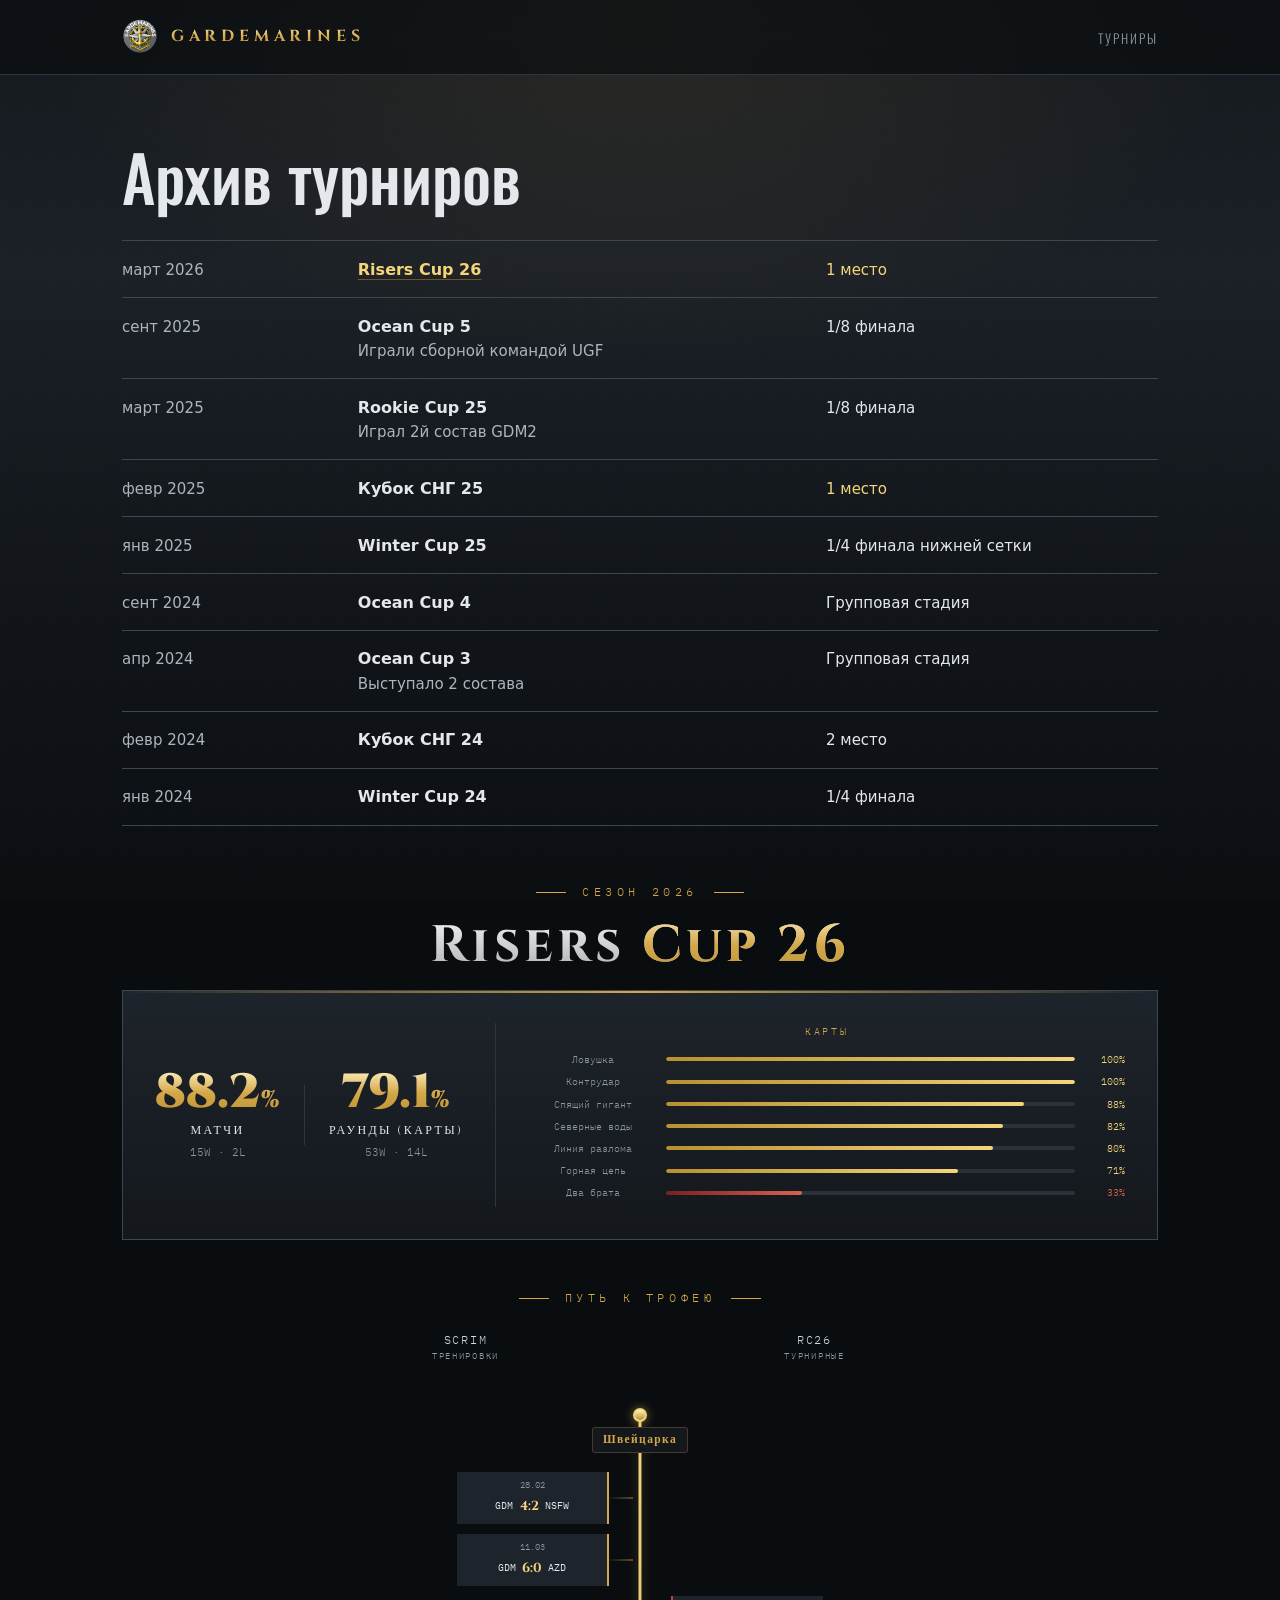
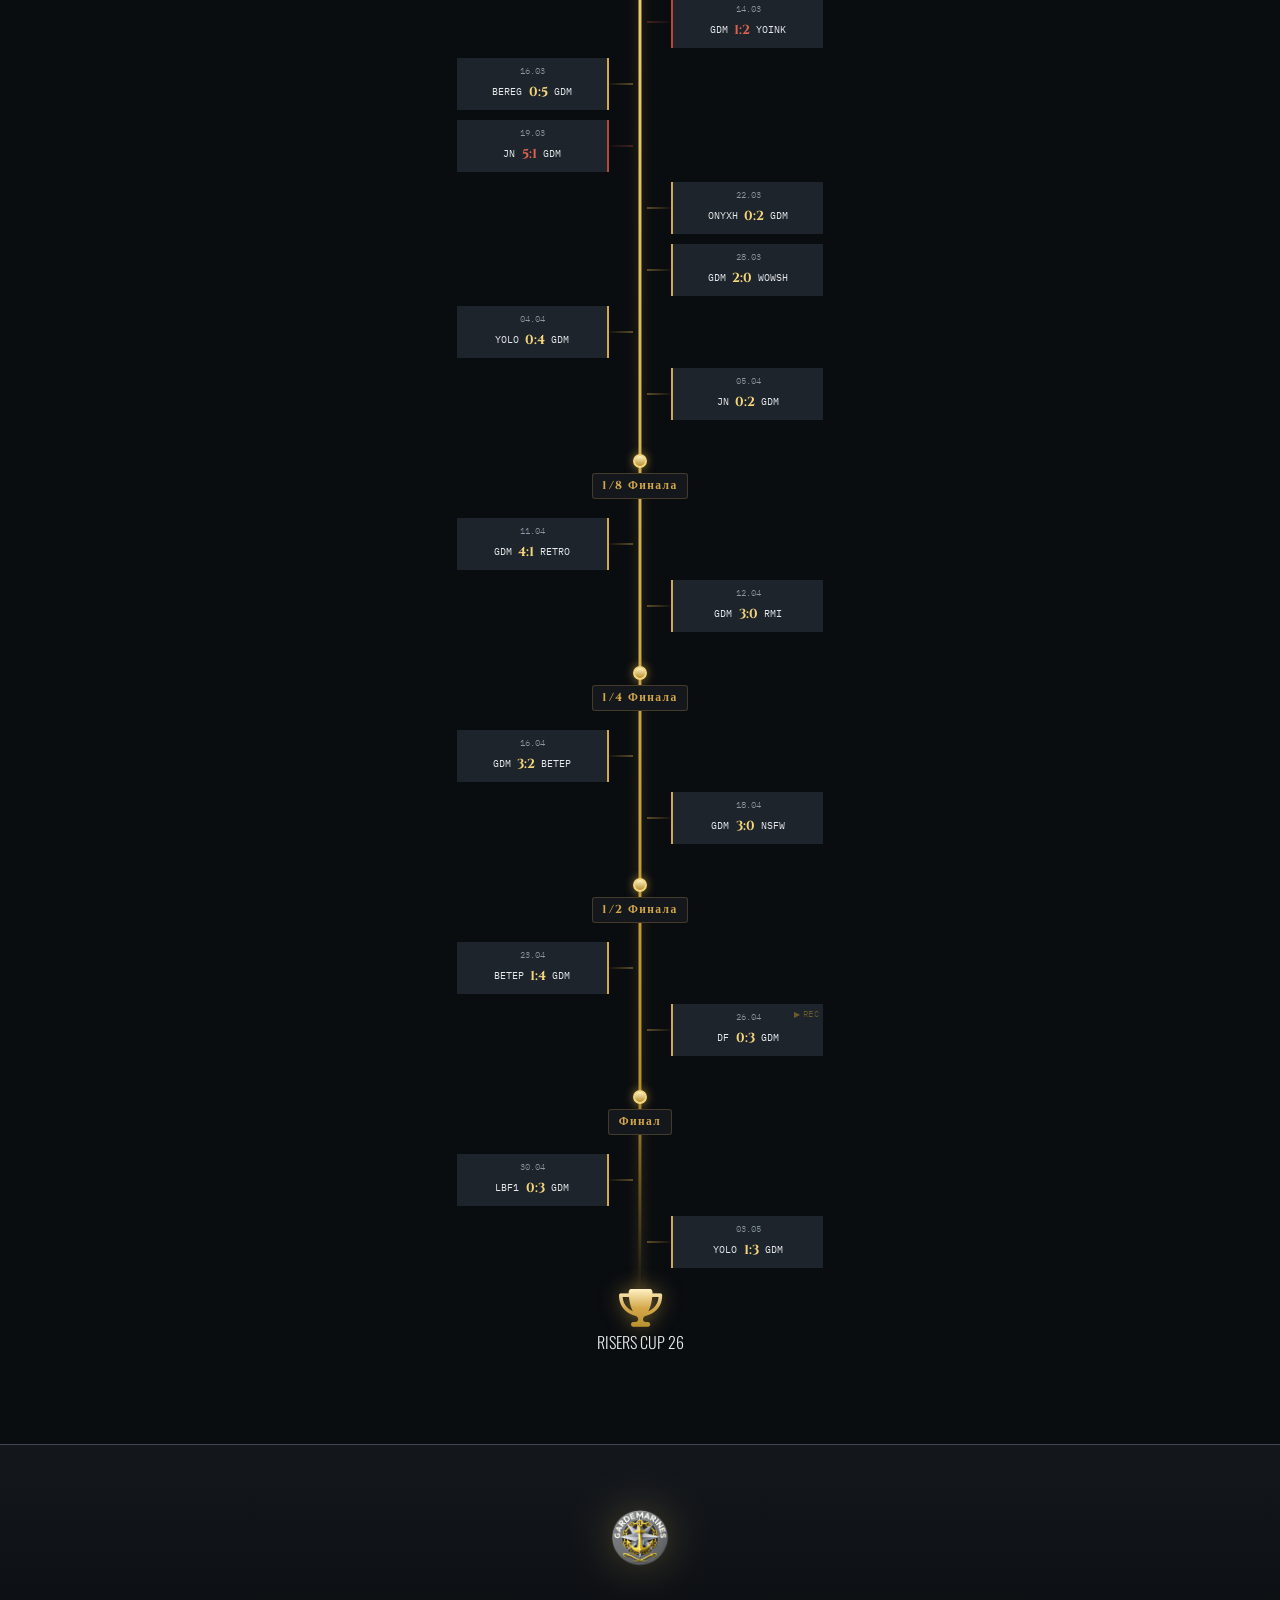
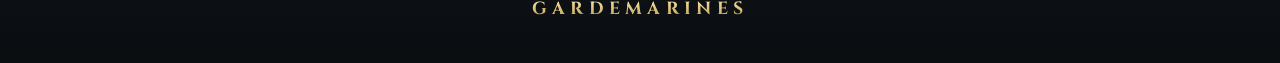
==== archive.html @ 67fa497a "Вынести историю турниров и Risers Cup 26 в архив" ====
<!DOCTYPE html>
<html lang="ru">
<head>
  <meta charset="UTF-8">
  <meta name="viewport" content="width=device-width, initial-scale=1.0, viewport-fit=cover">
  <title>Архив турниров | GARDEMARINES</title>
  <meta name="description" content="Результаты флота GARDEMARINES за 2024–2026 годы и хроника Risers Cup 26.">
  <meta name="theme-color" content="#0a0d10">
  <link rel="canonical" href="https://gardemarines.ru/archive.html">
  <link rel="icon" type="image/png" href="logo.png">
  <link rel="stylesheet" href="https://cdnjs.cloudflare.com/ajax/libs/font-awesome/6.5.0/css/all.min.css">
  <link rel="stylesheet" href="https://fonts.googleapis.com/css2?family=Cinzel:wght@500;700;900&family=Oswald:wght@300;400;500;600&family=IBM+Plex+Mono:wght@400;500&display=swap">
  <link rel="stylesheet" href="site.css">
</head>
<body>
<div class="metal-bg" aria-hidden="true"></div>
<nav class="archive-nav" aria-label="Основная навигация">
  <div class="nav-inner">
    <a href="./" class="nav-brand">
      <img src="logo.png" alt="">
      <span class="nav-brand-text">GARDEMARINES</span>
    </a>
    <ul class="nav-links"><li><a href="./#tournaments">Турниры</a></li></ul>
  </div>
</nav>
<main class="container">
  <div class="archive">
    <h1>Архив турниров</h1>
    <ul class="archive-list">
      <li class="archive-entry">
        <p class="archive-date">март 2026</p>
        <div>
          <h2><a href="#risers-cup-26">Risers Cup 26</a></h2>
        </div>
        <p class="archive-result archive-win">1 место</p>
      </li>
      <li class="archive-entry">
        <p class="archive-date">сент 2025</p>
        <div>
          <h2>Ocean Cup 5</h2>
          <p>Играли сборной командой UGF</p>
        </div>
        <p class="archive-result">1/8 финала</p>
      </li>
      <li class="archive-entry">
        <p class="archive-date">март 2025</p>
        <div>
          <h2>Rookie Cup 25</h2>
          <p>Играл 2й состав GDM2</p>
        </div>
        <p class="archive-result">1/8 финала</p>
      </li>
      <li class="archive-entry">
        <p class="archive-date">февр 2025</p>
        <div>
          <h2>Кубок СНГ 25</h2>
        </div>
        <p class="archive-result archive-win">1 место</p>
      </li>
      <li class="archive-entry">
        <p class="archive-date">янв 2025</p>
        <div>
          <h2>Winter Cup 25</h2>
        </div>
        <p class="archive-result">1/4 финала нижней сетки</p>
      </li>
      <li class="archive-entry">
        <p class="archive-date">сент 2024</p>
        <div>
          <h2>Ocean Cup 4</h2>
        </div>
        <p class="archive-result">Групповая стадия</p>
      </li>
      <li class="archive-entry">
        <p class="archive-date">апр 2024</p>
        <div>
          <h2>Ocean Cup 3</h2>
          <p>Выступало 2 состава</p>
        </div>
        <p class="archive-result">Групповая стадия</p>
      </li>
      <li class="archive-entry">
        <p class="archive-date">февр 2024</p>
        <div>
          <h2>Кубок СНГ 24</h2>
        </div>
        <p class="archive-result">2 место</p>
      </li>
      <li class="archive-entry">
        <p class="archive-date">янв 2024</p>
        <div>
          <h2>Winter Cup 24</h2>
        </div>
        <p class="archive-result">1/4 финала</p>
      </li>
    </ul>
  </div>
  <section class="block archive-detail" id="risers-cup-26" aria-labelledby="risers-title">
    <div class="section-tag">Сезон 2026</div>
    <h2 class="section-title" id="risers-title">Risers <em>Cup 26</em></h2>

    <div class="season-metrics">
      <div class="sm-group">
        <div class="sm-item">
          <div class="sm-val">88.2<span class="sm-pct">%</span></div>
          <div class="sm-label">Матчи</div>
          <div class="sm-sub">15W · 2L</div>
        </div>
        <div class="sm-divider"></div>
        <div class="sm-item">
          <div class="sm-val">79.1<span class="sm-pct">%</span></div>
          <div class="sm-label">Раунды (Карты)</div>
          <div class="sm-sub">53W · 14L</div>
        </div>
      </div>

      <div class="sm-maps">
        <div class="sm-maps-title">Карты</div>
        <div class="sm-map-row"><div class="sm-map-name">Ловушка</div><div class="sm-map-bar"><div class="sm-map-fill" style="width:100%"></div></div><div class="sm-map-val">100%</div></div>
        <div class="sm-map-row"><div class="sm-map-name">Контрудар</div><div class="sm-map-bar"><div class="sm-map-fill" style="width:100%"></div></div><div class="sm-map-val">100%</div></div>
        <div class="sm-map-row"><div class="sm-map-name">Спящий гигант</div><div class="sm-map-bar"><div class="sm-map-fill" style="width:87.5%"></div></div><div class="sm-map-val">88%</div></div>
        <div class="sm-map-row"><div class="sm-map-name">Северные воды</div><div class="sm-map-bar"><div class="sm-map-fill" style="width:82.4%"></div></div><div class="sm-map-val">82%</div></div>
        <div class="sm-map-row"><div class="sm-map-name">Линия разлома</div><div class="sm-map-bar"><div class="sm-map-fill" style="width:80%"></div></div><div class="sm-map-val">80%</div></div>
        <div class="sm-map-row"><div class="sm-map-name">Горная цепь</div><div class="sm-map-bar"><div class="sm-map-fill" style="width:71.4%"></div></div><div class="sm-map-val">71%</div></div>
        <div class="sm-map-row sm-map-weak"><div class="sm-map-name">Два брата</div><div class="sm-map-bar"><div class="sm-map-fill weak" style="width:33.3%"></div></div><div class="sm-map-val">33%</div></div>
      </div>
    </div>

    <div class="section-tag" style="margin-bottom:1.5rem;margin-top:0.5rem;">Путь к трофею</div>
    <div class="tl-header-labels">
      <div class="tl-header-l">Scrim<br><span>Тренировки</span></div>
      <div class="tl-header-mid"></div>
      <div class="tl-header-r">RC26<br><span>Турнирные</span></div>
    </div>
    <div class="timeline-wrap">

      <div class="timeline-stage">
        <div class="tl-row tl-header-row">
          <div class="tl-col-left"></div>
          <div class="tl-spine-node"><div class="tl-dot"></div><div class="tl-label">Швейцарка</div></div>
          <div class="tl-col-right"></div>
        </div>
        <div class="tl-row">
          <div class="tl-col-left"><div class="tl-card scrim win">
              <div class="tl-card-date">28.02</div>
              <div class="tl-card-match"><span class="tl-us">GDM</span><span class="tl-score-mid">4:2</span><span class="tl-them">NSFW</span></div>
            </div></div>
          <div class="tl-spine-seg"></div>
          <div class="tl-col-right"><div class="tl-empty-cell"></div></div>
        </div>
        <div class="tl-row">
          <div class="tl-col-left"><div class="tl-card scrim win">
              <div class="tl-card-date">11.03</div>
              <div class="tl-card-match"><span class="tl-us">GDM</span><span class="tl-score-mid">6:0</span><span class="tl-them">AZD</span></div>
            </div></div>
          <div class="tl-spine-seg"></div>
          <div class="tl-col-right"><div class="tl-empty-cell"></div></div>
        </div>
        <div class="tl-row">
          <div class="tl-col-left"><div class="tl-empty-cell"></div></div>
          <div class="tl-spine-seg"></div>
          <div class="tl-col-right"><div class="tl-card rc loss">
              <div class="tl-card-date">14.03</div>
              <div class="tl-card-match"><span class="tl-us">GDM</span><span class="tl-score-mid">1:2</span><span class="tl-them">YOINK</span></div>
            </div></div>
        </div>
        <div class="tl-row">
          <div class="tl-col-left"><div class="tl-card scrim win">
              <div class="tl-card-date">16.03</div>
              <div class="tl-card-match"><span class="tl-them">BEREG</span><span class="tl-score-mid">0:5</span><span class="tl-us">GDM</span></div>
            </div></div>
          <div class="tl-spine-seg"></div>
          <div class="tl-col-right"><div class="tl-empty-cell"></div></div>
        </div>
        <div class="tl-row">
          <div class="tl-col-left"><div class="tl-card scrim loss">
              <div class="tl-card-date">19.03</div>
              <div class="tl-card-match"><span class="tl-them">JN</span><span class="tl-score-mid">5:1</span><span class="tl-us">GDM</span></div>
            </div></div>
          <div class="tl-spine-seg"></div>
          <div class="tl-col-right"><div class="tl-empty-cell"></div></div>
        </div>
        <div class="tl-row">
          <div class="tl-col-left"><div class="tl-empty-cell"></div></div>
          <div class="tl-spine-seg"></div>
          <div class="tl-col-right"><div class="tl-card rc win">
              <div class="tl-card-date">22.03</div>
              <div class="tl-card-match"><span class="tl-them">ONYXH</span><span class="tl-score-mid">0:2</span><span class="tl-us">GDM</span></div>
            </div></div>
        </div>
        <div class="tl-row">
          <div class="tl-col-left"><div class="tl-empty-cell"></div></div>
          <div class="tl-spine-seg"></div>
          <div class="tl-col-right"><div class="tl-card rc win">
              <div class="tl-card-date">28.03</div>
              <div class="tl-card-match"><span class="tl-us">GDM</span><span class="tl-score-mid">2:0</span><span class="tl-them">WOWSH</span></div>
            </div></div>
        </div>
        <div class="tl-row">
          <div class="tl-col-left"><div class="tl-card scrim win">
              <div class="tl-card-date">04.04</div>
              <div class="tl-card-match"><span class="tl-them">YOLO</span><span class="tl-score-mid">0:4</span><span class="tl-us">GDM</span></div>
            </div></div>
          <div class="tl-spine-seg"></div>
          <div class="tl-col-right"><div class="tl-empty-cell"></div></div>
        </div>
        <div class="tl-row">
          <div class="tl-col-left"><div class="tl-empty-cell"></div></div>
          <div class="tl-spine-seg"></div>
          <div class="tl-col-right"><div class="tl-card rc win">
              <div class="tl-card-date">05.04</div>
              <div class="tl-card-match"><span class="tl-them">JN</span><span class="tl-score-mid">0:2</span><span class="tl-us">GDM</span></div>
            </div></div>
        </div>
      </div>

      <div class="timeline-stage">
        <div class="tl-row tl-header-row">
          <div class="tl-col-left"></div>
          <div class="tl-spine-node"><div class="tl-dot"></div><div class="tl-label">1/8 Финала</div></div>
          <div class="tl-col-right"></div>
        </div>
        <div class="tl-row">
          <div class="tl-col-left"><div class="tl-card scrim win">
              <div class="tl-card-date">11.04</div>
              <div class="tl-card-match"><span class="tl-us">GDM</span><span class="tl-score-mid">4:1</span><span class="tl-them">RETRO</span></div>
            </div></div>
          <div class="tl-spine-seg"></div>
          <div class="tl-col-right"><div class="tl-empty-cell"></div></div>
        </div>
        <div class="tl-row">
          <div class="tl-col-left"><div class="tl-empty-cell"></div></div>
          <div class="tl-spine-seg"></div>
          <div class="tl-col-right"><div class="tl-card rc win">
              <div class="tl-card-date">12.04</div>
              <div class="tl-card-match"><span class="tl-us">GDM</span><span class="tl-score-mid">3:0</span><span class="tl-them">RMI</span></div>
            </div></div>
        </div>
      </div>

      <div class="timeline-stage">
        <div class="tl-row tl-header-row">
          <div class="tl-col-left"></div>
          <div class="tl-spine-node"><div class="tl-dot"></div><div class="tl-label">1/4 Финала</div></div>
          <div class="tl-col-right"></div>
        </div>
        <div class="tl-row">
          <div class="tl-col-left"><div class="tl-card scrim win">
              <div class="tl-card-date">16.04</div>
              <div class="tl-card-match"><span class="tl-us">GDM</span><span class="tl-score-mid">3:2</span><span class="tl-them">BETEP</span></div>
            </div></div>
          <div class="tl-spine-seg"></div>
          <div class="tl-col-right"><div class="tl-empty-cell"></div></div>
        </div>
        <div class="tl-row">
          <div class="tl-col-left"><div class="tl-empty-cell"></div></div>
          <div class="tl-spine-seg"></div>
          <div class="tl-col-right"><div class="tl-card rc win">
              <div class="tl-card-date">18.04</div>
              <div class="tl-card-match"><span class="tl-us">GDM</span><span class="tl-score-mid">3:0</span><span class="tl-them">NSFW</span></div>
            </div></div>
        </div>
      </div>

      <div class="timeline-stage">
        <div class="tl-row tl-header-row">
          <div class="tl-col-left"></div>
          <div class="tl-spine-node"><div class="tl-dot"></div><div class="tl-label">1/2 Финала</div></div>
          <div class="tl-col-right"></div>
        </div>
        <div class="tl-row">
          <div class="tl-col-left"><div class="tl-card scrim win">
              <div class="tl-card-date">23.04</div>
              <div class="tl-card-match"><span class="tl-them">BETEP</span><span class="tl-score-mid">1:4</span><span class="tl-us">GDM</span></div>
            </div></div>
          <div class="tl-spine-seg"></div>
          <div class="tl-col-right"><div class="tl-empty-cell"></div></div>
        </div>
        <div class="tl-row">
          <div class="tl-col-left"><div class="tl-empty-cell"></div></div>
          <div class="tl-spine-seg"></div>
          <div class="tl-col-right"><div class="tl-card rc win">
              <a class="tl-stream" href="https://www.youtube.com/live/Kc13V0z3BJg?si=7RxCL_5yIm86o_SL" target="_blank" rel="noopener noreferrer" title="Смотреть трансляцию">REC</a>
              <div class="tl-card-date">26.04</div>
              <div class="tl-card-match"><span class="tl-them">DF</span><span class="tl-score-mid">0:3</span><span class="tl-us">GDM</span></div>
            </div></div>
        </div>
      </div>

      <div class="timeline-stage">
        <div class="tl-row tl-header-row">
          <div class="tl-col-left"></div>
          <div class="tl-spine-node"><div class="tl-dot"></div><div class="tl-label">Финал</div></div>
          <div class="tl-col-right"></div>
        </div>
        <div class="tl-row">
          <div class="tl-col-left"><div class="tl-card scrim win">
              <div class="tl-card-date">30.04</div>
              <div class="tl-card-match"><span class="tl-them">LBF1</span><span class="tl-score-mid">0:3</span><span class="tl-us">GDM</span></div>
            </div></div>
          <div class="tl-spine-seg"></div>
          <div class="tl-col-right"><div class="tl-empty-cell"></div></div>
        </div>
        <div class="tl-row">
          <div class="tl-col-left"><div class="tl-empty-cell"></div></div>
          <div class="tl-spine-seg"></div>
          <div class="tl-col-right"><div class="tl-card rc win">
              <div class="tl-card-date">03.05</div>
              <div class="tl-card-match"><span class="tl-them">YOLO</span><span class="tl-score-mid">1:3</span><span class="tl-us">GDM</span></div>
            </div></div>
        </div>
      </div>

      <div class="tl-trophy-wrap">
        <div class="tl-trophy-line"></div>
        <i class="fa-solid fa-trophy tl-cup-icon"></i>
        <div class="tl-cup-label">RISERS CUP 26</div>
      </div>
    </div>

  </section>
</main>
<footer>
  <div class="container">
    <img src="logo.png" alt="" class="foot-logo">
    <div class="foot-name">GARDEMARINES</div>
  </div>
</footer>
</body>
</html>
---- site.css ----
:root {
    --steel-darkest: #0a0d10;
    --steel-dark: #14181d;
    --steel-mid: #1e242b;
    --steel-light: #2a3139;
    --steel-edge: #3d4651;
    --gold-shadow: #6e5420;
    --gold-base: #b8902f;
    --gold: #d4a849;
    --gold-bright: #f4d57a;
    --gold-shine: #fff2c4;
    --text: #e4e8ec;
    --text-dim: #8b97a3;
    --line: #2a3641;
    --content-width: 1100px;
  }

  * { margin: 0; padding: 0; box-sizing: border-box; }
  html { scroll-behavior: smooth; }

  body {
    font-family: 'Oswald', sans-serif;
    background: var(--steel-darkest);
    color: var(--text);
    overflow-x: hidden;
    font-weight: 300;
    line-height: 1.6;
  }

  .metal-bg {
    position: fixed; inset: 0; z-index: -3;
    background:
      radial-gradient(ellipse 1000px 600px at 50% 0%, rgba(212, 168, 73, 0.10) 0%, transparent 60%),
      linear-gradient(180deg, #14181d 0%, #1a1f25 30%, #0f1318 70%, #0a0d10 100%);
  }
  .metal-bg::before {
    content: ''; position: absolute; inset: 0;
    background-image:
      repeating-linear-gradient(90deg, transparent 0px, rgba(255,255,255,0.012) 1px, transparent 2px, rgba(0,0,0,0.02) 3px);
    opacity: 0.7;
  }
  .metal-bg::after {
    content: ''; position: absolute; inset: 0;
    background-image: url("data:image/svg+xml,%3Csvg viewBox='0 0 400 400' xmlns='http://www.w3.org/2000/svg'%3E%3Cfilter id='n'%3E%3CfeTurbulence type='fractalNoise' baseFrequency='0.85' numOctaves='2'/%3E%3C/filter%3E%3Crect width='100%25' height='100%25' filter='url(%23n)' opacity='0.4'/%3E%3C/svg%3E");
    opacity: 0.2; mix-blend-mode: overlay;
  }

  .particles { position: fixed; inset: 0; z-index: -2; pointer-events: none; overflow: hidden; }
  .particle { position: absolute; border-radius: 50%; opacity: 0; animation: float linear infinite; }
  .particle.s { width: 2px; height: 2px; background: var(--gold-bright); box-shadow: 0 0 6px var(--gold), 0 0 12px var(--gold); }
  .particle.m { width: 3px; height: 3px; background: var(--gold-shine); box-shadow: 0 0 8px var(--gold-bright), 0 0 16px var(--gold); }
  .particle.l { width: 4px; height: 4px; background: var(--gold-shine); box-shadow: 0 0 10px var(--gold-bright), 0 0 20px var(--gold), 0 0 30px rgba(244, 213, 122, 0.4); }
  @keyframes float {
    0% { transform: translateY(105vh) translateX(0); opacity: 0; }
    8% { opacity: 0.85; }
    50% { transform: translateY(50vh) translateX(20px); }
    92% { opacity: 0.85; }
    100% { transform: translateY(-10vh) translateX(50px); opacity: 0; }
  }

  nav {
    position: fixed; top: 0; left: 0; right: 0; z-index: 100;
    padding: 1.2rem 0;
    background: rgba(10, 13, 16, 0.7);
    backdrop-filter: blur(14px);
    border-bottom: 1px solid var(--line);
    transition: padding 0.3s, background 0.3s;
  }
  nav.scrolled { padding: 0.6rem 0; background: rgba(10, 13, 16, 0.95); }
  .nav-inner { max-width: var(--content-width); margin: 0 auto; padding: 0 2rem; display: flex; justify-content: space-between; align-items: center; }
  .nav-brand { display: flex; align-items: center; gap: 0.8rem; text-decoration: none; }
  .nav-brand img { width: 36px; height: 36px; transition: transform 0.6s; mix-blend-mode: screen; }
  .nav-brand:hover img { transform: rotate(360deg); }
  .nav-brand-text {
    font-family: 'Cinzel', serif; font-weight: 700; font-size: 1rem; letter-spacing: 0.3em;
    background: linear-gradient(180deg, var(--gold-shine) 0%, var(--gold) 50%, var(--gold-base) 100%);
    -webkit-background-clip: text; background-clip: text; -webkit-text-fill-color: transparent;
  }
  .nav-links { display: flex; gap: 2rem; list-style: none; }
  .nav-links a {
    font-family: 'Oswald', sans-serif; font-size: 0.82rem; color: var(--text-dim);
    text-decoration: none; text-transform: uppercase; letter-spacing: 0.15em;
    position: relative; padding: 0.3rem 0; transition: color 0.3s;
  }
  .nav-links a::after { content: ''; position: absolute; bottom: -2px; left: 0; width: 0; height: 1px; background: linear-gradient(90deg, transparent, var(--gold), transparent); transition: width 0.4s; }
  .nav-links a:hover { color: var(--gold-bright); }
  .nav-links a:hover::after { width: 100%; }
  .nav-cta {
    font-family: 'Oswald', sans-serif; font-size: 0.78rem; padding: 0.6rem 1.2rem;
    background: linear-gradient(180deg, var(--gold-bright) 0%, var(--gold) 50%, var(--gold-base) 100%);
    color: var(--steel-darkest); text-decoration: none; text-transform: uppercase; letter-spacing: 0.15em; font-weight: 500;
    border: 1px solid var(--gold-shine);
    box-shadow: inset 0 1px 0 rgba(255, 242, 196, 0.5), 0 4px 12px rgba(0, 0, 0, 0.4);
    transition: all 0.3s;
  }
  .nav-cta:hover { transform: translateY(-1px); box-shadow: inset 0 1px 0 rgba(255,242,196,0.7), 0 0 20px rgba(212,168,73,0.5); }

  .container { max-width: var(--content-width); margin: 0 auto; padding: 0 2rem; }

  .hero { padding: 5.5rem 0 3rem; text-align: center; position: relative; }

  .logo-stage {
    position: relative;
    width: min(360px, 62vmin);
    height: min(360px, 62vmin);
    margin: 0 auto 2rem;
    display: flex; align-items: center; justify-content: center;
    animation: logo-entry 1.6s cubic-bezier(0.2, 0.8, 0.2, 1) backwards;
  }

  @keyframes logo-entry {
    0% { opacity: 0; transform: scale(0.7); }
    100% { opacity: 1; transform: scale(1); }
  }

  @keyframes glow-pulse {
    0%, 100% { opacity: 0.7; transform: scale(1); }
    50% { opacity: 1; transform: scale(1.06); }
  }

  .logo-img {
    position: relative;
    width: 100%;
    height: 100%;
    z-index: 2;
    mix-blend-mode: screen;
    filter: drop-shadow(0 8px 25px rgba(0, 0, 0, 0.6));
  }

    100% { opacity: 1; transform: scale(1); }
  }

  .est-line {
    font-family: 'IBM Plex Mono', monospace;
    font-size: 0.72rem; letter-spacing: 0.4em;
    color: var(--gold); margin-bottom: 1rem;
    opacity: 0; animation: fade-up 1s 1.2s ease-out forwards;
  }
  .est-line span { color: var(--text-dim); }

  @keyframes fade-up {
    from { opacity: 0; transform: translateY(20px); }
    to { opacity: 1; transform: translateY(0); }
  }

  .hero-title {
    font-family: 'Cinzel', serif; font-weight: 900;
    font-size: clamp(2.4rem, 6vw, 4.5rem);
    letter-spacing: 0.12em; line-height: 1;
    margin-bottom: 1.2rem;
    opacity: 0; animation: fade-up 1s 1.4s ease-out forwards;
    background: linear-gradient(180deg, var(--gold-shine) 0%, var(--gold-bright) 25%, var(--gold) 50%, var(--gold-base) 75%, var(--gold-shadow) 100%);
    -webkit-background-clip: text; background-clip: text; -webkit-text-fill-color: transparent;
    text-shadow: 0 4px 30px rgba(212, 168, 73, 0.3);
    position: relative;
  }

  .hero-title::after {
    content: 'GARDEMARINES';
    position: absolute; inset: 0;
    background: linear-gradient(110deg, transparent 35%, rgba(255,255,255,0.35) 50%, transparent 65%);
    background-size: 250% 100%;
    -webkit-background-clip: text; background-clip: text; -webkit-text-fill-color: transparent;
    animation: shimmer 7s 3s ease-in-out infinite;
  }
  @keyframes shimmer {
    0% { background-position: 250% 0; }
    50% { background-position: -150% 0; }
    100% { background-position: -150% 0; }
  }

  .hero-sub {
    font-family: 'Oswald', sans-serif; font-weight: 300;
    font-size: 1rem; color: var(--text-dim);
    max-width: 580px; margin: 0 auto 1.2rem;
    letter-spacing: 0.05em;
    opacity: 0; animation: fade-up 1s 1.6s ease-out forwards;
  }

  .hero-motto {
    font-family: 'Cinzel', serif; font-style: italic;
    font-size: 0.95rem; color: var(--gold);
    letter-spacing: 0.2em; margin-bottom: 2rem;
    opacity: 0; animation: fade-up 1s 1.8s ease-out forwards;
  }

  .hero-buttons {
    display: flex; gap: 1rem; flex-wrap: wrap; justify-content: center;
    opacity: 0; animation: fade-up 1s 2s ease-out forwards;
  }

  .btn {
    font-family: 'Oswald', sans-serif; font-size: 0.85rem;
    padding: 0.9rem 2rem; cursor: pointer; text-decoration: none;
    text-transform: uppercase; letter-spacing: 0.2em; font-weight: 500;
    transition: all 0.3s;
    display: inline-flex; align-items: center; gap: 0.6rem;
    position: relative; overflow: hidden;
  }
  .btn-gold {
    background: linear-gradient(180deg, var(--gold-bright) 0%, var(--gold) 45%, var(--gold-base) 100%);
    color: var(--steel-darkest); border: 1px solid var(--gold-shine);
    box-shadow: inset 0 1px 0 rgba(255,242,196,0.6), inset 0 -1px 0 rgba(0,0,0,0.2), 0 4px 12px rgba(0,0,0,0.5);
  }
  .btn-gold::before { content: ''; position: absolute; inset: 0; background: linear-gradient(110deg, transparent 30%, rgba(255,255,255,0.4) 50%, transparent 70%); transform: translateX(-100%); transition: transform 0.6s; }
  .btn-gold:hover::before { transform: translateX(100%); }
  .btn-gold:hover { transform: translateY(-2px); box-shadow: inset 0 1px 0 rgba(255,242,196,0.8), 0 0 25px rgba(212,168,73,0.6); }
  .btn-steel { background: linear-gradient(180deg, var(--steel-light) 0%, var(--steel-mid) 50%, var(--steel-dark) 100%); color: var(--text); border: 1px solid var(--steel-edge); box-shadow: inset 0 1px 0 rgba(255,255,255,0.08), 0 4px 12px rgba(0,0,0,0.5); }
  .btn-steel:hover { border-color: var(--gold); color: var(--gold-bright); transform: translateY(-2px); }

  section.block { padding: 5.5rem 0; text-align: center; position: relative; }
  .section-tag { font-family: 'IBM Plex Mono', monospace; font-size: 0.72rem; color: var(--gold); letter-spacing: 0.4em; text-transform: uppercase; margin-bottom: 1rem; display: inline-flex; align-items: center; gap: 1rem; }
  .section-tag::before, .section-tag::after { content: ''; width: 30px; height: 1px; background: var(--gold); }
  .section-title { font-family: 'Cinzel', serif; font-weight: 700; font-size: clamp(2rem, 4vw, 3.2rem); letter-spacing: 0.08em; line-height: 1.1; margin-bottom: 1rem; background: linear-gradient(180deg, #f0f0f0 0%, #b0b0b0 100%); -webkit-background-clip: text; background-clip: text; -webkit-text-fill-color: transparent; }
  .section-title em { font-style: normal; background: linear-gradient(180deg, var(--gold-shine) 0%, var(--gold) 50%, var(--gold-base) 100%); -webkit-background-clip: text; background-clip: text; -webkit-text-fill-color: transparent; }
  .section-sub { font-family: 'Oswald', sans-serif; font-weight: 300; font-size: 1rem; color: var(--text-dim); margin-bottom: 3rem; letter-spacing: 0.05em; }

  .roster-table { width: 100%; border-collapse: collapse; text-align: left; background: linear-gradient(180deg, var(--steel-mid) 0%, var(--steel-dark) 100%); border: 1px solid var(--steel-edge); box-shadow: inset 0 1px 0 rgba(255,255,255,0.04), 0 4px 20px rgba(0,0,0,0.3); }
  .roster-table thead { background: linear-gradient(180deg, var(--steel-light), var(--steel-mid)); border-bottom: 2px solid var(--gold); }
  .roster-table th { padding: 1.1rem 1.2rem; font-family: 'IBM Plex Mono', monospace; font-size: 0.7rem; text-transform: uppercase; letter-spacing: 0.2em; color: var(--gold); font-weight: 500; }
  .roster-table td { padding: 1rem 1.2rem; border-bottom: 1px solid var(--line); font-family: 'Oswald', sans-serif; font-size: 0.95rem; transition: all 0.3s; }
  .roster-table tbody tr { opacity: 0; transform: translateX(-20px); transition: opacity 0.5s ease-out, transform 0.5s ease-out; }
  .roster-table tbody tr.shown { opacity: 1; transform: translateX(0); }
  .roster-table tbody tr:hover td { background: rgba(212, 168, 73, 0.05); color: var(--gold-bright); }
  .roster-table tbody tr.cmd td { background: linear-gradient(90deg, rgba(212,168,73,0.12) 0%, transparent 70%); border-left: 3px solid var(--gold); }
  .roster-table tbody tr.cmd:hover td { background: linear-gradient(90deg, rgba(212,168,73,0.18) 0%, rgba(212,168,73,0.03) 70%); }
  .rank-badge { display: inline-block; padding: 0.3rem 0.7rem; background: var(--steel-darkest); border: 1px solid var(--steel-edge); font-family: 'IBM Plex Mono', monospace; font-size: 0.7rem; color: var(--gold); letter-spacing: 0.1em; text-transform: uppercase; }
  .rank-badge.cmd { background: linear-gradient(180deg, var(--gold-bright), var(--gold-base)); color: var(--steel-darkest); border-color: var(--gold-shine); box-shadow: inset 0 1px 0 rgba(255,242,196,0.6); }
  .nick { color: var(--text); font-weight: 500; }
  .role { color: var(--text-dim); font-style: italic; font-size: 0.9rem; }
  .stat-num { color: var(--gold-bright); font-family: 'IBM Plex Mono', monospace; font-size: 0.85rem; }

  .tour-grid { display: block; text-align: left; max-width: 800px; margin: 0 auto; }
  .tour-list { background: linear-gradient(180deg, var(--steel-mid) 0%, var(--steel-dark) 100%); border: 1px solid var(--steel-edge); padding: 1.5rem; box-shadow: inset 0 1px 0 rgba(255,255,255,0.04), 0 4px 12px rgba(0,0,0,0.3); }
  .tour-list-title { font-family: 'IBM Plex Mono', monospace; font-size: 0.7rem; color: var(--gold); letter-spacing: 0.25em; text-transform: uppercase; margin-bottom: 1.2rem; padding-bottom: 0.8rem; border-bottom: 1px solid var(--line); }
  .tour-item { display: grid; grid-template-columns: 52px 1fr auto; gap: 1rem; padding: 1.2rem 0.5rem; border-bottom: 1px dashed var(--line); align-items: center; min-height: 80px; transition: all 0.3s; }
  .tour-item:hover { padding-left: 1.3rem; background: linear-gradient(90deg, rgba(212,168,73,0.06), transparent); }

  .tour-item:last-child { border-bottom: none; }

  .tour-medal { font-family: 'Cinzel', serif; font-weight: 900; font-size: 1.6rem; text-align: center; line-height: 1; }
  .tour-medal.gold { background: linear-gradient(180deg, var(--gold-shine), var(--gold-base)); -webkit-background-clip: text; background-clip: text; -webkit-text-fill-color: transparent; }
  .tour-medal.silver { background: linear-gradient(180deg, #e0e0e0, #888888); -webkit-background-clip: text; background-clip: text; -webkit-text-fill-color: transparent; }
  .tour-medal.bronze { background: linear-gradient(180deg, #d49b6a, #7a4f2f); -webkit-background-clip: text; background-clip: text; -webkit-text-fill-color: transparent; }
  .tour-medal.part { color: var(--text-dim); font-size: 1.2rem; }
  .tour-item > * { display:flex; align-items:center; }
  .tour-medal { justify-content:center; padding: 0.8rem 0; }
  .tour-info { flex-direction:column; align-items:flex-start; justify-content:center; padding: 0.8rem 0; }
  .tour-place-wrap { justify-content:center; padding: 0.8rem 0.5rem; }

  .tour-info h4 { font-family: 'Oswald', sans-serif; font-weight: 500; font-size: 1rem; margin-bottom: 0.2rem; }
  .tour-info p { font-family: 'IBM Plex Mono', monospace; font-size: 0.75rem; color: var(--text-dim); }
  .tour-place { font-family: 'Cinzel', serif; font-weight: 700; font-size: 1rem; color: var(--gold); min-width: 80px;
 
}

  .achievements { display: grid; grid-template-columns: repeat(2, 1fr); gap: 0.8rem; align-content: start; }
  .achievement { background: linear-gradient(180deg, var(--steel-mid) 0%, var(--steel-dark) 100%); border: 1px solid var(--steel-edge); padding: 1.2rem; text-align: center; transition: all 0.3s; position: relative; overflow: hidden; box-shadow: inset 0 1px 0 rgba(255,255,255,0.04), 0 2px 8px rgba(0,0,0,0.3); }
  .achievement::before { content: ''; position: absolute; inset: 0; background: radial-gradient(circle at center, rgba(212,168,73,0.15), transparent 60%); opacity: 0; transition: opacity 0.4s; }
  .achievement:hover { border-color: var(--gold); transform: translateY(-3px); box-shadow: inset 0 1px 0 rgba(255,255,255,0.08), 0 8px 20px rgba(0,0,0,0.5), 0 0 25px rgba(212,168,73,0.2); }
  .achievement:hover::before { opacity: 1; }
  .achievement-icon { font-size: 1.8rem; margin-bottom: 0.5rem; display: block; background: linear-gradient(180deg, var(--gold-shine), var(--gold-base)); -webkit-background-clip: text; background-clip: text; -webkit-text-fill-color: transparent; position: relative; z-index: 1; }
  .achievement-title { font-family: 'Oswald', sans-serif; font-weight: 500; font-size: 0.85rem; color: var(--text); margin-bottom: 0.3rem; position: relative; z-index: 1; }
  .achievement-desc { font-family: 'IBM Plex Mono', monospace; font-size: 0.7rem; color: var(--text-dim); position: relative; z-index: 1; }

  .schedule { text-align: left; }
  .sched-row { display: grid; grid-template-columns: 100px 1fr 130px 130px; gap: 1.5rem; padding: 1.4rem 1.8rem; background: linear-gradient(90deg, var(--steel-dark) 0%, var(--steel-mid) 100%); border: 1px solid var(--steel-edge); border-left: 3px solid var(--gold); margin-bottom: 0.8rem; align-items: center; transition: all 0.3s; box-shadow: inset 0 1px 0 rgba(255,255,255,0.04), 0 2px 6px rgba(0,0,0,0.3); }
  .sched-row:hover { transform: translateX(6px); border-left-color: var(--gold-bright); box-shadow: inset 0 1px 0 rgba(255,255,255,0.08), 0 0 20px rgba(212,168,73,0.15); }
  .sched-date { font-family: 'Cinzel', serif; font-weight: 700; text-align: center; border-right: 1px solid var(--line); padding-right: 1rem; }
  .sched-date .d { font-size: 2.2rem; line-height: 1; background: linear-gradient(180deg, var(--gold-shine), var(--gold-base)); -webkit-background-clip: text; background-clip: text; -webkit-text-fill-color: transparent; }
  .sched-date .m { font-family: 'IBM Plex Mono', monospace; font-size: 0.7rem; color: var(--text-dim); margin-top: 0.3rem; letter-spacing: 0.2em; }
  .sched-info h4 { font-family: 'Oswald', sans-serif; font-weight: 500; font-size: 1.05rem; margin-bottom: 0.3rem; }
  .sched-info p { font-family: 'Oswald', sans-serif; font-weight: 300; font-size: 0.88rem; color: var(--text-dim); }
  .sched-time { font-family: 'IBM Plex Mono', monospace; color: var(--gold-bright); font-size: 0.9rem; }
  .sched-tag { font-family: 'Oswald', sans-serif; font-size: 0.72rem; padding: 0.4rem 0.9rem; text-transform: uppercase; letter-spacing: 0.15em; text-align: center; font-weight: 500; }
  .sched-tag.battle { background: rgba(184,71,58,0.15); color: #d96250; border: 1px solid #d96250; }
  .sched-tag.train { background: rgba(212,168,73,0.1); color: var(--gold); border: 1px solid var(--gold-base); }
  .sched-tag.event { background: rgba(74,139,139,0.15); color: #6cb1b1; border: 1px solid #6cb1b1; }

  .recruit { background: radial-gradient(circle at 30% 50%, rgba(212,168,73,0.08), transparent 70%), linear-gradient(180deg, var(--steel-mid) 0%, var(--steel-dark) 100%); border: 1px solid var(--gold-base); padding: 0; display: grid; grid-template-columns: 1fr 1fr; text-align: left; box-shadow: inset 0 1px 0 rgba(255,255,255,0.06), 0 10px 30px rgba(0,0,0,0.4); position: relative; overflow: hidden; }
  .recruit::before { content: ''; position: absolute; top: 0; left: 0; right: 0; height: 2px; background: linear-gradient(90deg, transparent, var(--gold), transparent); }
  .recruit-l { padding: 2.5rem; border-right: 1px solid var(--steel-edge); }
  .recruit-l h3 { font-family: 'Cinzel', serif; font-weight: 700; font-size: 1.8rem; margin-bottom: 1.2rem; letter-spacing: 0.05em; background: linear-gradient(180deg, var(--gold-shine) 0%, var(--gold) 50%, var(--gold-base) 100%); -webkit-background-clip: text; background-clip: text; -webkit-text-fill-color: transparent; }
  .recruit-l p { color: var(--text-dim); margin-bottom: 1.2rem; font-weight: 300; line-height: 1.7; font-size: 0.95rem; }
  .recruit-r { padding: 2.5rem; }
  .req-list { list-style: none; }
  .req-list li { padding: 0.9rem 0; border-bottom: 1px dashed var(--line); display: flex; justify-content: space-between; align-items: center; font-family: 'IBM Plex Mono', monospace; font-size: 0.85rem; }
  .req-list li:last-child { border-bottom: none; }
  .req-list .key { color: var(--text-dim); text-transform: uppercase; letter-spacing: 0.1em; font-size: 0.75rem; }
  .req-list .val { color: var(--gold-bright); font-weight: 500; }

  footer { padding: 4rem 0 2rem; border-top: 1px solid var(--steel-edge); background: linear-gradient(180deg, var(--steel-dark) 0%, var(--steel-darkest) 100%); text-align: center; }
  .foot-logo { width: 60px; margin-bottom: 1.2rem; mix-blend-mode: screen; filter: drop-shadow(0 0 20px rgba(212,168,73,0.3)); }
  .foot-name { font-family: 'Cinzel', serif; font-weight: 700; font-size: 1.1rem; letter-spacing: 0.3em; background: linear-gradient(180deg, var(--gold-shine) 0%, var(--gold-base) 100%); -webkit-background-clip: text; background-clip: text; -webkit-text-fill-color: transparent; margin-bottom: 0.5rem; }
  .foot-tagline { font-family: 'Oswald', sans-serif; font-weight: 300; font-style: italic; color: var(--text-dim); font-size: 0.88rem; margin-bottom: 2rem; }
  .foot-links { display: flex; justify-content: center; gap: 1.8rem; list-style: none; margin-bottom: 2rem; flex-wrap: wrap; }
  .foot-links a { font-family: 'Oswald', sans-serif; font-size: 0.82rem; color: var(--text-dim); text-decoration: none; text-transform: uppercase; letter-spacing: 0.15em; transition: color 0.3s; }
  .foot-links a:hover { color: var(--gold-bright); }
  .foot-bottom { padding-top: 2rem; border-top: 1px solid var(--line); font-family: 'IBM Plex Mono', monospace; font-size: 0.72rem; color: var(--text-dim); }

  .reveal { opacity: 0; transform: translateY(30px); transition: opacity 0.8s ease-out, transform 0.8s ease-out; }
  .reveal.visible { opacity: 1; transform: translateY(0); }

  @media (max-width: 900px) {

    .nav-inner { padding: 0 1rem; }
    .nav-links { display: none; }

    .tour-item {
      grid-template-columns: 36px 1fr auto !important;
      min-height: auto !important;
      padding: 0.9rem 0 !important;
      gap: 0.6rem !important;
    }
    .tour-medal { font-size: 1.1rem !important; }
    .tour-info h4 { font-size: 0.9rem; }
    .tour-info p { font-size: 0.72rem; }
    .tour-place { font-size: 0.78rem; min-width: 60px; white-space: nowrap;
 
}

    .container { padding: 0 1rem; }
    section.block { padding: 3rem 0; }

    .hero { padding: 5rem 0 2.5rem; }
    .hero-title { font-size: clamp(2rem, 10vw, 3.5rem); }
    .hero-sub { font-size: 0.95rem; }
    .hero-buttons { flex-direction: column; align-items: center; }
    .hero-buttons .btn { width: 100%; max-width: 280px; text-align: center; justify-content: center; }

    .logo-stage { width: min(280px, 70vmin); height: min(280px, 70vmin); }

    #radarCanvas { max-width: 100% !important; }

    .tour-item { grid-template-columns: 40px 1fr auto; gap: 0.6rem; padding: 0.8rem 0; }
    .tour-place { font-size: 0.85rem; min-width: auto;
 
}
    .tour-info h4 { font-size: 0.9rem; }
    .tour-info p { font-size: 0.75rem; }
    .tour-medal { font-size: 1.2rem; }

    .section-title { font-size: clamp(1.8rem, 7vw, 3rem); }

    footer { padding: 2.5rem 0 1.5rem; }
    .foot-name { font-size: 1rem; }
  }

  @media (max-width: 480px) {
    .hero-title { font-size: clamp(1.8rem, 9vw, 2.8rem); letter-spacing: 0.06em; }
    .logo-stage { width: min(240px, 65vmin); height: min(240px, 65vmin); }
    .tour-item { grid-template-columns: 32px 1fr; gap: 0.5rem; }
    .tour-place { grid-column: 2; font-size: 0.8rem;
 
}
    .nav-brand-text { font-size: 0.85rem; letter-spacing: 0.15em; }
  }

  .nav-season { color: var(--gold-bright) !important; }

  #season { text-align: center; }

  .season-grid {
    display: grid;
    grid-template-columns: repeat(3, 1fr);
    gap: 1px;
    background: var(--line);
    border: 1px solid var(--steel-edge);
    margin-bottom: 3rem;
    box-shadow: 0 4px 20px rgba(0,0,0,0.3);
    position: relative;
  }
  .season-grid::before {
    content:''; position:absolute; top:0; left:0; right:0; height:2px;
    background: linear-gradient(90deg, transparent, var(--gold), transparent);
  }
  .season-cell {
    background: linear-gradient(180deg, var(--steel-mid) 0%, var(--steel-dark) 100%);
    padding: 1.8rem 1rem;
    text-align: center;
  }
  .season-cell-label {
    font-family: 'IBM Plex Mono', monospace;
    font-size: 0.65rem; color: var(--text-dim);
    text-transform: uppercase; letter-spacing: 0.2em;
    margin-bottom: 0.8rem;
  }
  .season-cell-val {
    font-family: 'Cinzel', serif; font-weight: 900;
    font-size: 2.2rem; line-height: 1;
    margin-bottom: 0.4rem;
    background: linear-gradient(180deg, #e8e8e8 0%, #888 100%);
    -webkit-background-clip: text; background-clip: text; -webkit-text-fill-color: transparent;
  }
  .season-cell-val.gold {
    background: linear-gradient(180deg, var(--gold-shine) 0%, var(--gold) 50%, var(--gold-base) 100%);
    -webkit-background-clip: text; background-clip: text; -webkit-text-fill-color: transparent;
  }
  .season-cell-sub {
    font-family: 'IBM Plex Mono', monospace;
    font-size: 0.7rem; color: var(--text-dim);
  }

  @media(max-width:900px){
    .season-grid { grid-template-columns: 1fr; }
    .season-cell { padding: 1.2rem 1rem; }
    .season-cell-val { font-size: 1.8rem; }
  }

  .vroad-title {
    font-family:'IBM Plex Mono',monospace; font-size:0.72rem;
    color:var(--gold); letter-spacing:0.25em; text-transform:uppercase;
    margin-bottom:2rem; display:inline-flex; align-items:center; gap:1rem;
  }
  .vroad-title::before,.vroad-title::after { content:''; width:30px; height:1px; background:var(--gold); }

  .vroad {
    display:grid;
    grid-template-columns: 1fr 48px 1fr;
    gap:0;
    position:relative;
    max-width:700px;
    margin:0 auto 2rem;
  }

  .vroad-line {
    position:relative;
    display:flex; flex-direction:column; align-items:center;
  }
  .vroad-line::before {
    content:'';
    position:absolute;
    top:0; bottom:0; left:50%;
    width:3px;
    background: linear-gradient(180deg,
      transparent,
      var(--gold-base) 3%,
      var(--gold-bright) 50%,
      var(--gold-base) 97%,
      transparent
    );
    box-shadow: 0 0 12px rgba(212,168,73,0.35);
    transform:translateX(-50%);
  }

  .vroad-node {
    width:12px; height:12px; border-radius:50%; z-index:2; flex-shrink:0;
    background: linear-gradient(180deg, var(--gold-shine), var(--gold-base));
    border:2px solid var(--gold-bright);
    box-shadow:0 0 8px rgba(212,168,73,0.6);
    margin:0 auto;
  }
  .vroad-node.dim {
    background:var(--steel-mid);
    border-color:var(--steel-edge);
    box-shadow:none;
  }

  .vroad-stage-name {
    font-family:'Cinzel',serif; font-weight:700; font-size:0.68rem;
    color:var(--gold); letter-spacing:0.1em; white-space:nowrap;
    text-align:center; margin:0.3rem 0;
  }
  .vroad-node.dim + .vroad-stage-name { color:var(--text-dim); }

  .vroad-row {
    display:contents;
  }

  .vroad-col-rc { 
    display:flex; flex-direction:column; gap:4px;
    padding:0.6rem 0 0.6rem 0.8rem;
    justify-content:center;
  }
  .vroad-col-scrim { 
    display:flex; flex-direction:column; gap:4px;
    padding:0.6rem 0.8rem 0.6rem 0;
    justify-content:center;
    align-items:flex-end;
  }

  .vm {
    font-family:'IBM Plex Mono',monospace; font-size:0.68rem;
    padding:0.25rem 0.5rem;
    display:flex; gap:0.5rem; align-items:center;
    background:var(--steel-mid);
    white-space:nowrap;
    border-left:2px solid var(--gold);
    position:relative;
  }
  .vroad-col-scrim .vm {
    border-left:none;
    border-right:2px solid rgba(212,168,73,0.4);
    flex-direction:row-reverse;
    opacity:0.78;
  }
  .vm.loss { border-left-color:#b8473a; }
  .vm.loss .vm-score { color:#d96250; }
  .vroad-col-scrim .vm.loss { border-right-color:#b8473a; border-left:none; }
  .vm.dim { border-left-color:var(--steel-edge); border-style:dashed; opacity:0.55; }

  .vm::after {
    content:''; position:absolute;
    right:-9px; top:50%;
    width:9px; height:1px;
    background:var(--gold-base);
    opacity:0.5;
  }
  .vroad-col-scrim .vm::after {
    left:-9px; right:auto;
  }
  .vm.dim::after { background:var(--steel-edge); }

  .vm-opp { color:var(--text); }
  .vm-score { color:var(--gold-bright); font-weight:700; flex-shrink:0; }

  .vroad-trophy {
    text-align:center; font-size:2.5rem;
    padding:1rem 0 0.5rem;
    filter:drop-shadow(0 0 12px rgba(212,168,73,0.5));
    animation:trophyGlow 3s ease-in-out infinite;
    grid-column:1/-1;
  }
  @keyframes trophyGlow {
    0%,100%{filter:drop-shadow(0 0 8px rgba(212,168,73,0.4));}
    50%{filter:drop-shadow(0 0 20px rgba(212,168,73,0.8));}
  }

  .vroad-legend {
    display:flex; gap:1.5rem; flex-wrap:wrap; justify-content:center;
    font-family:'IBM Plex Mono',monospace; font-size:0.63rem; color:var(--text-dim);
    max-width:700px; margin:0 auto;
    padding-top:1rem; border-top:1px solid var(--line);
  }
  .vroad-legend span { display:flex; align-items:center; gap:0.5rem; }
  .vl-bar { display:inline-block; width:12px; height:2px; }
  .vl-bar.gold { background:var(--gold); }
  .vl-bar.dim  { background:var(--steel-edge); }
  .vl-bar.red  { background:#b8473a; }

  @media(max-width:600px){
    .vroad { grid-template-columns:1fr 36px 1fr; }
    .vm { font-size:0.6rem; padding:0.2rem 0.35rem; }
  }

  .timeline-wrap {
    max-width: 680px;
    margin: 2rem auto 0;
    padding: 0 1rem;
    position: relative;
  }

  .timeline-wrap::before {
    content: '';
    position: absolute;
    top: 20px; bottom: 50px;
    left: 50%;
    width: 3px;
    transform: translateX(-50%);
    background: linear-gradient(180deg, var(--gold-bright), var(--gold-base) 85%, transparent);
    box-shadow: 0 0 12px rgba(212,168,73,0.35);
    z-index: 0;
  }

  .timeline-stage { margin-bottom: 1rem; }
  .timeline-stage.dim .tl-label { color: var(--text-dim); }

  .tl-row {
    display: grid;
    grid-template-columns: 1fr 50px 1fr;
    align-items: center;
    min-height: 36px;
    position: relative;
    z-index: 1;
  }

  .tl-header-row { min-height: 72px; }

  .tl-spine-node {
    display: flex; flex-direction: column; align-items: center;
    position: relative; z-index: 2;
  }

  .tl-spine-seg {
    position: relative; z-index: 0;
  }

  .tl-dot {
    width: 14px; height: 14px; border-radius: 50%;
    background: linear-gradient(180deg, var(--gold-shine), var(--gold-base));
    border: 2px solid var(--gold-bright);
    box-shadow: 0 0 10px rgba(212,168,73,0.6);
    flex-shrink: 0;
  }
  .tl-dot.dim {
    background: var(--steel-mid); border-color: var(--steel-edge); box-shadow: none;
  }

  .tl-label {
    font-family: 'Cinzel', serif; font-weight: 700;
    font-size: 0.72rem; color: var(--gold); letter-spacing: 0.12em;
    text-align: center; margin-top: 0.2rem; white-space: nowrap;
  }

  .tl-col-left  { display: flex; justify-content: flex-end; padding-right: 6px; overflow: visible; }
  .tl-col-right { display: flex; justify-content: flex-start; padding-left: 6px; overflow: visible; }
  .tl-empty-cell { height: 32px; }


  .tl-card.scrim.win  { border-right: 2px solid var(--gold); }
  .tl-card.scrim.loss { border-right: 2px solid #b8473a; color: #d96250; }
  .tl-card.scrim.dim  { border-right: 2px dashed var(--steel-edge); opacity: 0.6; }
  .tl-card.rc.win     { border-left: 2px solid var(--gold); }
  .tl-card.rc.loss    { border-left: 2px solid #b8473a; color: #d96250; }
  .tl-card.rc.dim     { border-left: 2px dashed var(--steel-edge); opacity: 0.6; }

  .tl-score { color: var(--gold-bright); font-weight: 700; }
  .tl-card.loss .tl-score { color: #d96250; }
  .tl-card.dim  .tl-score { color: var(--text-dim); }
  .tl-date  { color: var(--text-dim); font-size: 0.58rem; }

  .tl-tick {
    width: 8px; height: 1px;
    background: var(--gold-base); opacity: 0.5; flex-shrink: 0;
  }

  .tl-trophy {
    text-align: center; font-size: 2.2rem; padding: 0.5rem 0 0;
    position: relative; z-index: 2;
    animation: trophyGlow 3s ease-in-out infinite;
  }
  @keyframes trophyGlow {
    0%,100% { filter: drop-shadow(0 0 6px rgba(212,168,73,0.4)); }
    50%      { filter: drop-shadow(0 0 18px rgba(212,168,73,0.9)); }
  }

  @media(max-width:600px){
    .tl-date { display: none; }
    .tl-card { font-size: 0.6rem; position: relative; overflow: visible; }
    .timeline-wrap { padding: 0; }
  }

  .tl-cup-icon {
    font-size: 2.4rem;
    background: linear-gradient(180deg, var(--gold-shine) 0%, var(--gold) 50%, var(--gold-base) 100%);
    -webkit-background-clip: text;
    background-clip: text;
    -webkit-text-fill-color: transparent;
    filter: drop-shadow(0 0 10px rgba(212,168,73,0.55));
    animation: trophyGlow 4s ease-in-out infinite;
    margin: 0.5rem 0 0.2rem;
    display: block;
  }

  .season-metrics {
    display: grid;
    grid-template-columns: auto 1fr;
    gap: 2rem;
    background: linear-gradient(180deg, var(--steel-mid), var(--steel-dark));
    border: 1px solid var(--steel-edge);
    padding: 2rem;
    margin-bottom: 2.5rem;
    position: relative;
  }
  .season-metrics::before {
    content:''; position:absolute; top:0; left:0; right:0; height:2px;
    background: linear-gradient(90deg, transparent, var(--gold), transparent);
  }
  .sm-group { display:flex; align-items:center; gap:1.5rem; padding-right:2rem; border-right:1px solid var(--line); }
  .sm-item { text-align:center; }
  .sm-val { font-family:'Cinzel',serif; font-weight:900; font-size:3rem; line-height:1; background:linear-gradient(180deg,var(--gold-shine) 0%,var(--gold) 50%,var(--gold-base) 100%); -webkit-background-clip:text; background-clip:text; -webkit-text-fill-color:transparent; }
  .sm-pct { font-size:1.5rem; }
  .sm-label { font-family:'Cinzel',serif; font-size:0.75rem; letter-spacing:0.2em; color:var(--text); margin:0.3rem 0 0.2rem; text-transform:uppercase; }
  .sm-sub { font-family:'IBM Plex Mono',monospace; font-size:0.68rem; color:var(--text-dim); }
  .sm-divider { width:1px; height:60px; background:var(--line); }
  .sm-maps { flex:1; }
  .sm-maps-title { font-family:'IBM Plex Mono',monospace; font-size:0.65rem; color:var(--gold); letter-spacing:0.25em; text-transform:uppercase; margin-bottom:0.7rem; }
  .sm-map-row { display:grid; grid-template-columns:130px 1fr 42px; align-items:center; gap:0.5rem; margin-bottom:0.35rem; }
  .sm-map-name { font-family:'IBM Plex Mono',monospace; font-size:0.65rem; color:var(--text-dim); white-space:nowrap; }
  .sm-map-bar { height:4px; background:var(--steel-light); border-radius:2px; overflow:hidden; }
  .sm-map-fill { height:100%; background:linear-gradient(90deg,var(--gold-base),var(--gold-bright)); border-radius:2px; }
  .sm-map-fill.weak { background:linear-gradient(90deg,#7a2020,#d96250); }
  .sm-map-val { font-family:'IBM Plex Mono',monospace; font-size:0.65rem; color:var(--gold-bright); text-align:right; }
  .sm-map-weak .sm-map-val { color:#d96250; }
  @media(max-width:900px){
    .season-metrics { grid-template-columns: 1fr; gap: 0; }
    .sm-group {
      border-right: none;
      padding-right: 0;
      border-bottom: 1px solid var(--line);
      padding-bottom: 1.5rem;
      justify-content: center;
      gap: 2rem;
    }
    .sm-divider { width: 1px; height: 70px; }
    .sm-val { font-size: 2.8rem; }
    .sm-maps { padding: 0; }
    .sm-map-row { grid-template-columns: 120px 1fr 38px; }
  }

  .tl-header-labels {
    display: grid;
    grid-template-columns: 1fr 50px 1fr;
    max-width: 680px;
    margin: 0 auto 0.5rem;
    padding: 0 1rem;
  }
  .tl-header-l {
    text-align: center;
    padding-right: 0;
    font-family: 'IBM Plex Mono', monospace;
    font-size: 0.72rem;
    color: rgba(220,235,248,0.92);
    letter-spacing: 0.15em;
    text-transform: uppercase;
    line-height: 1.5;
  }
  .tl-header-r {
    text-align: center;
    padding-left: 0;
    font-family: 'IBM Plex Mono', monospace;
    font-size: 0.72rem;
    color: rgba(220,235,248,0.92);
    letter-spacing: 0.15em;
    text-transform: uppercase;
    line-height: 1.5;
  }
  .tl-header-l span, .tl-header-r span {
    font-size: 0.58rem; opacity: 0.7; display: block;
  }
  .tl-header-mid {}

  .tl-col-left .tl-card::after {
    content: '';
    position: absolute;
    right: -26px; top: 50%;
    width: 26px; height: 1px;
    transform: translateY(-50%);
  }
  .tl-col-left .tl-card.win::after  { background: linear-gradient(90deg, transparent, rgba(212,168,73,0.8)); }
  .tl-col-left .tl-card.loss::after { background: linear-gradient(90deg, transparent, rgba(184,71,58,0.7)); }
  .tl-col-left .tl-card.dim::after  { background: linear-gradient(90deg, transparent, rgba(80,90,100,0.5)); }

  .tl-col-right .tl-card::before {
    content: '';
    position: absolute;
    left: -26px; top: 50%;
    width: 26px; height: 1px;
    transform: translateY(-50%);
  }
  .tl-col-right .tl-card.win::before  { background: linear-gradient(270deg, transparent, rgba(212,168,73,0.8)); }
  .tl-col-right .tl-card.loss::before { background: linear-gradient(270deg, transparent, rgba(184,71,58,0.7)); }
  .tl-col-right .tl-card.dim::before  { background: linear-gradient(270deg, transparent, rgba(80,90,100,0.5)); }

  .tl-card-date {
    font-family: 'IBM Plex Mono', monospace;
    font-size: 0.58rem;
    color: var(--text-dim);
    text-align: center;
    margin-bottom: 2px;
  }
  .tl-card-match {
    display: flex;
    align-items: center;
    justify-content: center;
    gap: 0.3rem;
  }
  .tl-us {
    font-family: 'IBM Plex Mono', monospace;
    font-size: 0.65rem;
    color: var(--text);
    font-weight: 400;
  }
  .tl-them {
    font-family: 'IBM Plex Mono', monospace;
    font-size: 0.65rem;
    color: var(--text);
    font-weight: 400;
  }
  .tl-score-mid {
    font-family: 'Cinzel', serif;
    font-weight: 700;
    font-size: 0.82rem;
    color: var(--text);
    padding: 0 0.1rem;
  }
  .tl-card.win  .tl-score-mid { color: var(--gold-bright); }
  .tl-card.loss .tl-score-mid { color: #d96250; }
  .tl-card.dim  .tl-score-mid { color: var(--text-dim); }
  .tl-card.loss .tl-us        { color: var(--text); }
  .tl-card.loss .tl-them      { color: var(--text); }

  .tl-col-left  { align-items: flex-end; }
  .tl-col-right { align-items: flex-start; }

  .tl-card {
    width: 152px !important;
    min-height: 52px !important;
    box-sizing: border-box !important;
    display: flex !important;
    flex-direction: column !important;
    align-items: center !important;
    justify-content: center !important;
    padding: 0.35rem 0.6rem !important;
    position: relative;
    text-align: center;
    background: var(--steel-mid);
    margin: 5px 0;
    white-space: nowrap;
    font-family: 'IBM Plex Mono', monospace;
    font-size: 0.64rem;
  }
  .tl-card-date {
    font-family: 'IBM Plex Mono', monospace;
    font-size: 0.58rem;
    color: var(--text-dim);
    text-align: center;
    width: 100%;
    margin-bottom: 3px;
  }
  .tl-card-match {
    display: flex;
    align-items: center;
    justify-content: center;
    gap: 0.25rem;
    width: 100%;
  }
  .tl-us, .tl-them {
    font-family: 'IBM Plex Mono', monospace;
    font-size: 0.64rem;
    color: var(--text);
    white-space: nowrap;
  }
  .tl-score-mid {
    font-family: 'Cinzel', serif;
    font-weight: 700;
    font-size: 0.82rem;
    padding: 0 0.15rem;
    white-space: nowrap;
  }
  .tl-card.win  .tl-score-mid { color: var(--gold-bright); }
  .tl-card.loss .tl-score-mid { color: #d96250; }
  .tl-card.dim  .tl-score-mid { color: var(--text-dim); }
  .tl-card.loss .tl-us   { color: var(--text); }
  .tl-card.loss .tl-them { color: var(--text); }

  .tl-stream {
    position: absolute;
    top: 3px; right: 4px;
    font-size: 0.55rem;
    color: var(--gold-base);
    opacity: 0.5;
    text-decoration: none;
    transition: opacity 0.2s, color 0.2s;
    letter-spacing: 0.05em;
    font-family: 'IBM Plex Mono', monospace;
  }
  .tl-stream:hover {
    opacity: 1;
    color: var(--gold-bright);
  }
  .tl-stream::before {
    content: '▶';
    font-size: 0.5rem;
    margin-right: 2px;
  }


  .tl-label {
    font-family: 'Cinzel', serif;
    font-weight: 700;
    font-size: 0.72rem;
    color: var(--gold);
    letter-spacing: 0.12em;
    white-space: nowrap;
    margin-top: 0.3rem;
    background: var(--steel-dark);
    border: 1px solid rgba(212,168,73,0.25);
    border-radius: 3px;
    padding: 0.2rem 0.6rem;
    position: relative;
    z-index: 3;
  }
  .tour-place {
    text-align: right !important;
    display: flex;
    align-items: center;
    justify-content: flex-end;
  }


  .tour-place {
    font-family: 'IBM Plex Mono', monospace;
    font-size: 0.78rem;
    color: var(--gold);
    min-width: 140px;
    display: flex;
    align-items: center;
    justify-content: center;
    gap: 0.5rem;
    white-space: nowrap;
  }
  .tour-place-wreath {
    font-size: 0.9rem;
    opacity: 0.85;
  }
  .tour-place-wreath.gold   { color: var(--gold-bright); }
  .tour-place-wreath.silver { color: #b8c8d8; }


  :root { --reading-font: system-ui, sans-serif; }
  [id] { scroll-margin-top: 5rem; }
  a:focus-visible { outline: 2px solid var(--gold-bright); outline-offset: 4px; }
  .nav-links a[aria-current="page"] { color: var(--gold-bright); }
  main { display: block; }
  .tournaments, .archive { font-family: var(--reading-font); font-weight: 400; }
  .tournaments { padding: 4rem 0 5rem; }
  .archive { padding-top: clamp(6rem, 11vw, 9rem); }
  .tournaments h2, .archive h1 {
    font-family: Oswald, var(--reading-font);
    font-weight: 500;
    font-size: clamp(2.25rem, 6vw, 4rem);
    line-height: 1.12;
    margin: 0 0 1.75rem;
  }
  .season-row, .archive-entry {
    display: grid;
    grid-template-columns: minmax(7rem, .8fr) minmax(0, 2fr);
    gap: .35rem 1.25rem;
    border-top: 1px solid var(--steel-edge);
    padding: 1.25rem 0;
    align-items: baseline;
  }
  .season-row:last-child, .archive-entry:last-child { border-bottom: 1px solid var(--steel-edge); }
  .season-row#season { text-align: left; }
  .season-row h3, .archive-entry h2 { font-size: 1rem; font-weight: 600; }
  .season-row p, .archive-entry p { color: #acb5be; font-size: .9375rem; }
  .tournaments a, .archive-list a {
    color: var(--gold-bright);
    text-decoration: underline;
    text-decoration-color: var(--gold-shadow);
    text-underline-offset: .23em;
    transition: text-decoration-color .18s ease;
  }
  .tournaments a:hover, .archive-list a:hover { text-decoration-color: currentColor; }
  .archive-list { list-style: none; }
  .archive-entry {
    grid-template-columns: minmax(7.25rem, .65fr) minmax(0, 1.35fr) minmax(0, 1fr);
    padding: .95rem 0;
  }
  .archive-entry p { overflow-wrap: anywhere; }
  .archive-entry .archive-result { color: var(--text); }
  .archive-entry .archive-win { color: var(--gold-bright); }
  #risers-cup-26 { padding-top: 3rem; }
  .archive-return { display: inline-block; color: var(--gold-bright); margin-bottom: .8rem; }
  .archive-detail .tl-stream { white-space: nowrap; }
  @media (max-width: 600px) {
    .tournaments { padding: 2.75rem 0 3.5rem; }
    .season-row { grid-template-columns: 1fr; }
    .archive-entry { grid-template-columns: 1fr auto; }
    .archive-entry .archive-date { grid-column: 1 / -1; }
    .archive-entry .archive-result { max-width: 10rem; text-align: right; }
  }
  @media (max-width: 900px) {
    .archive-nav .nav-links { display: flex; gap: 0; }
    .archive-nav .nav-links a { letter-spacing: .06em; }
  }
  @media (prefers-reduced-motion: reduce) {
    html { scroll-behavior: auto; }
    .tournaments a, .archive-list a { transition: none; }
  }
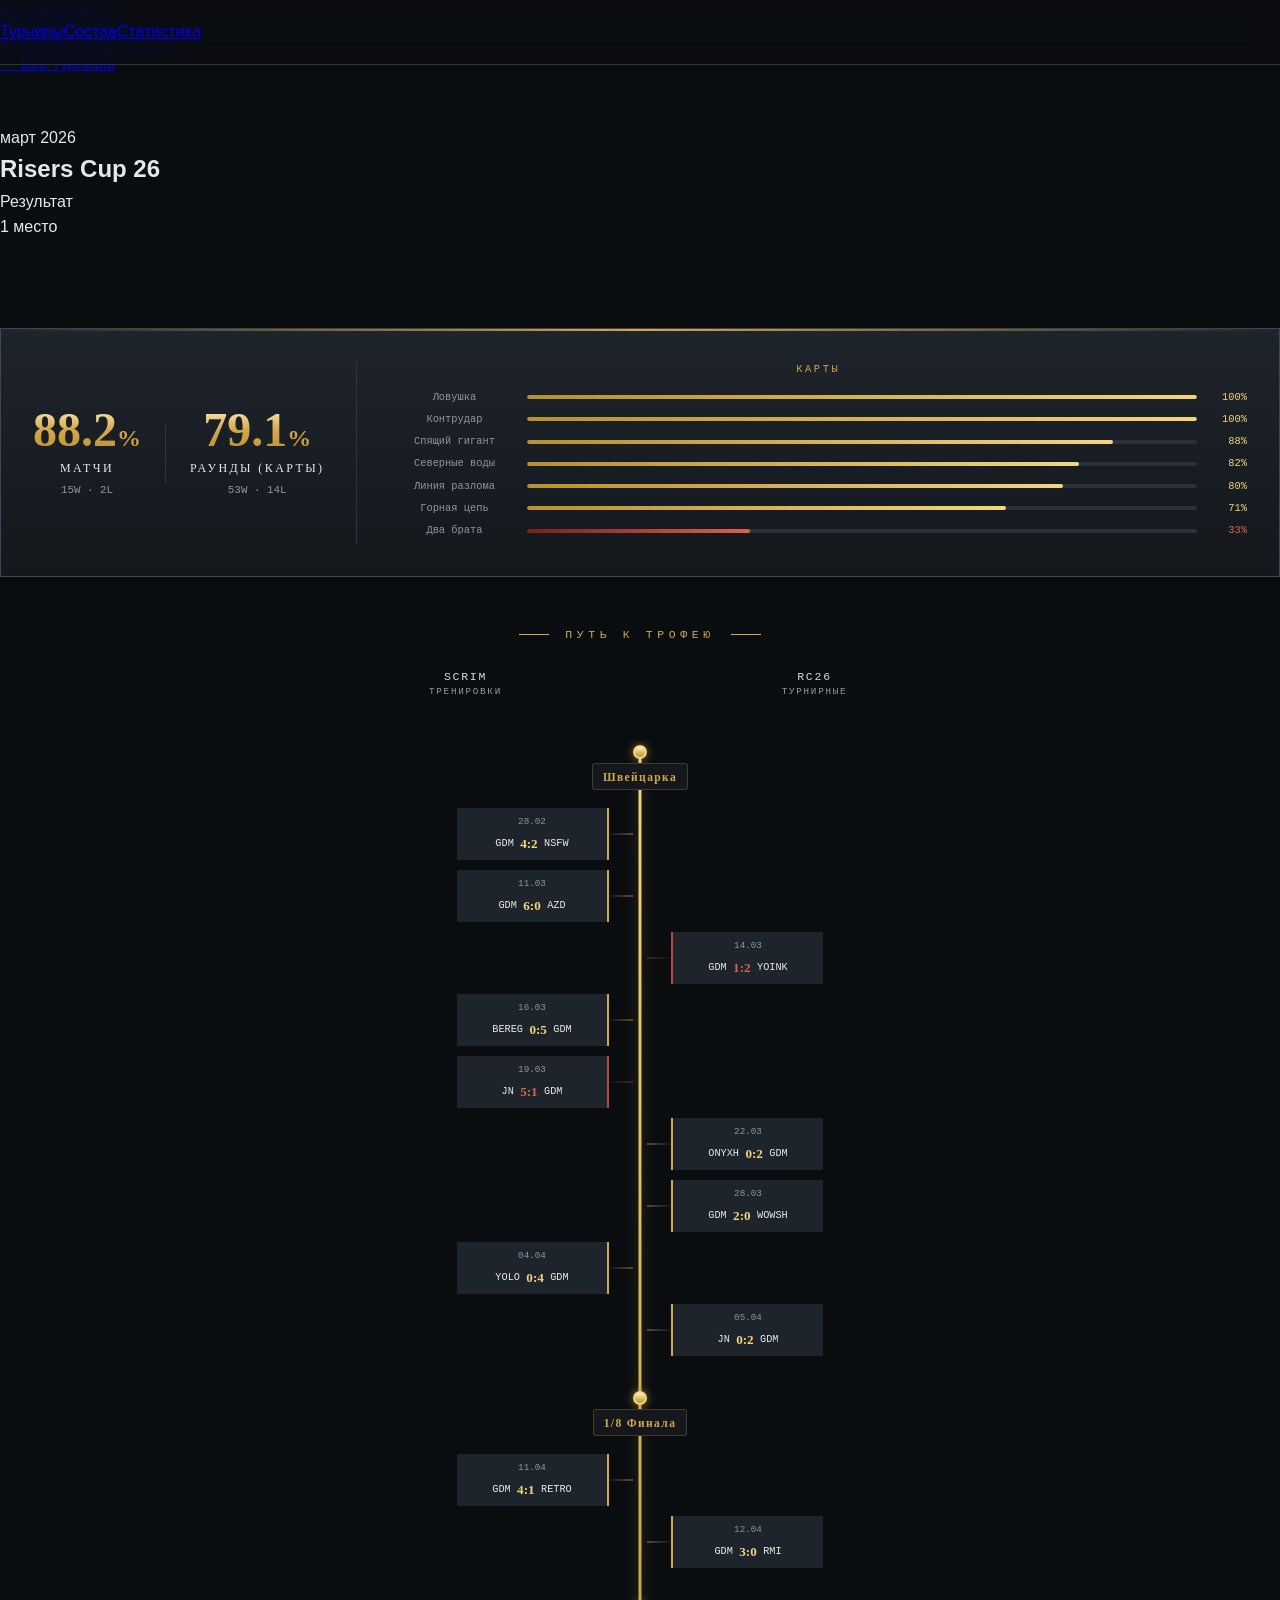
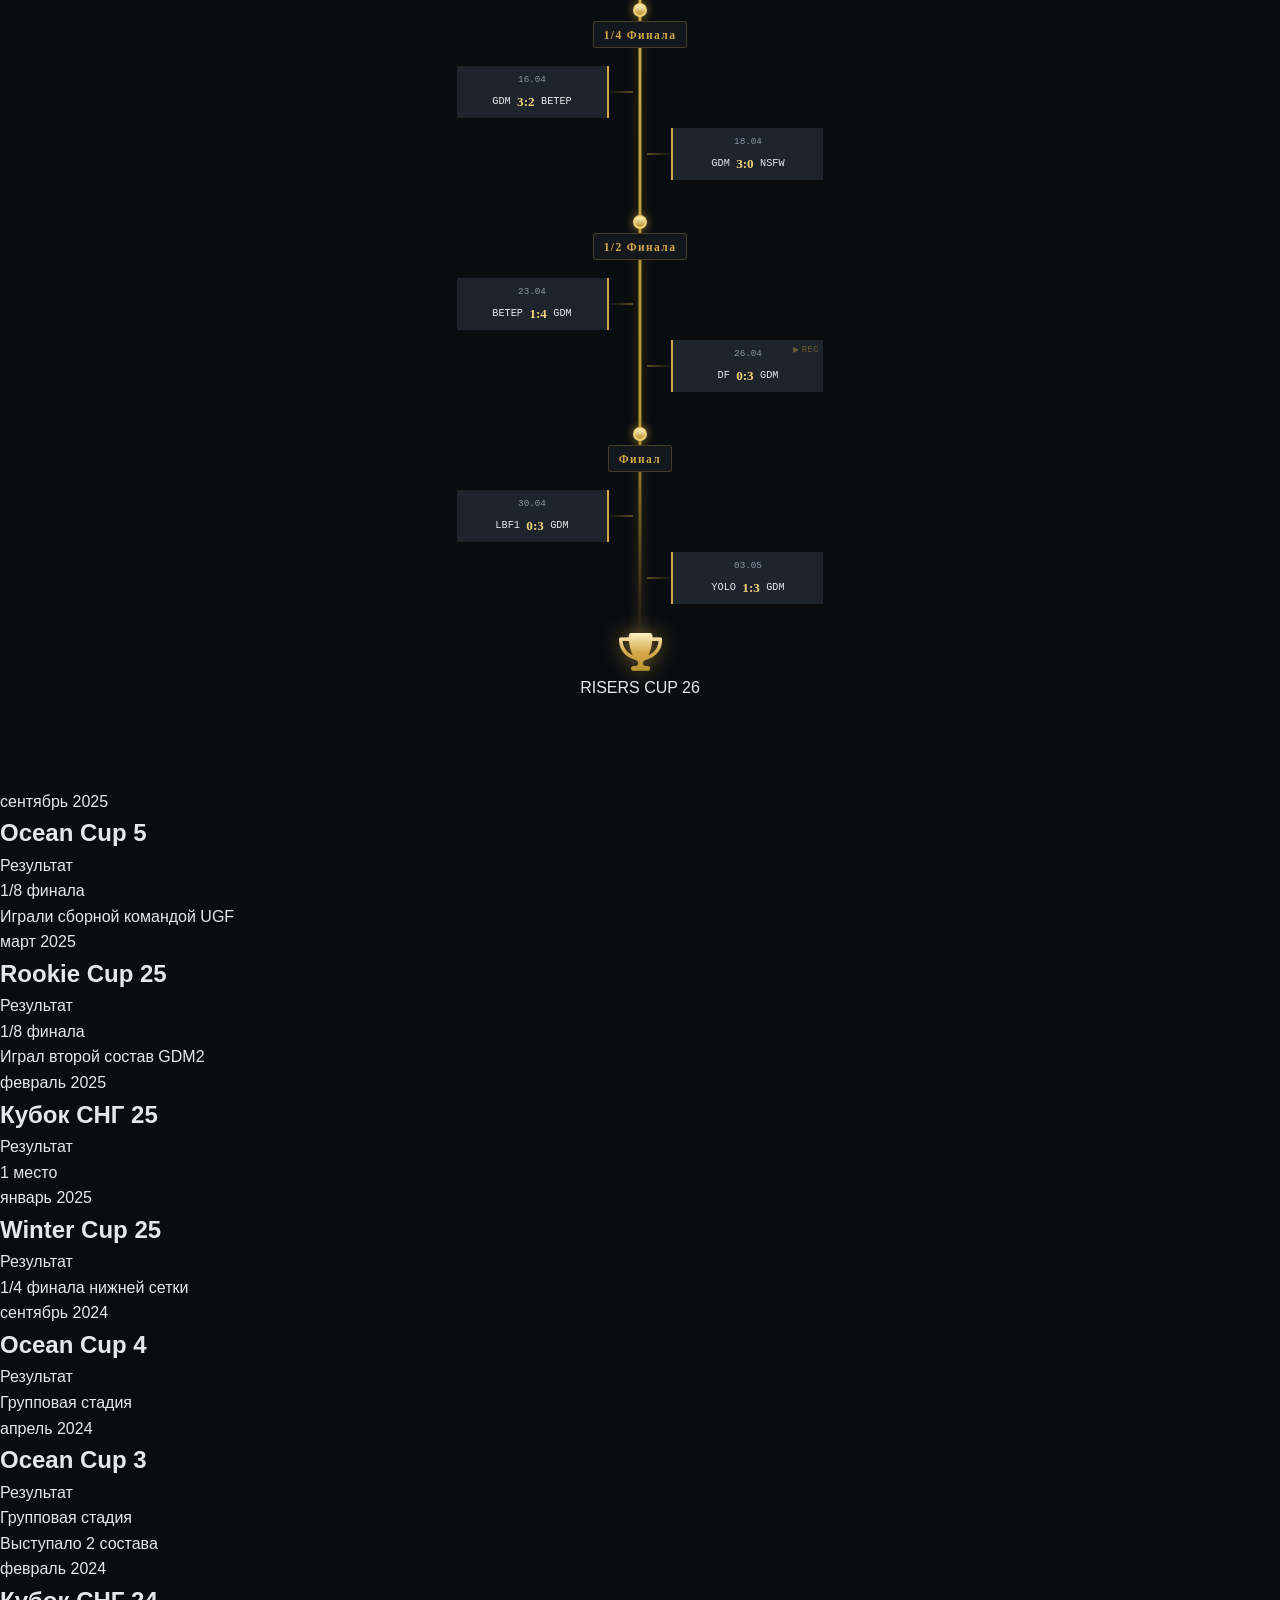
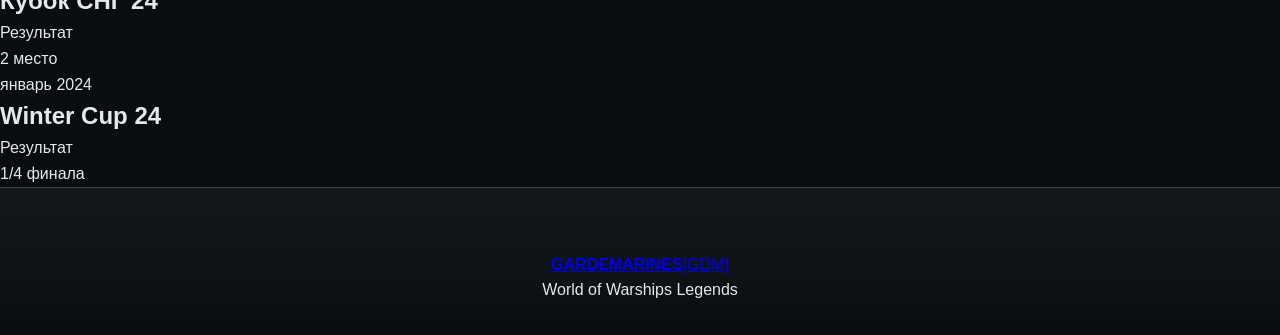
==== commit 73f2c13f: "Добавить подробности для каждого турнира" ====
--- a/archive.html
+++ b/archive.html
@@ -2,102 +2,36 @@
 <html lang="ru">
 <head>
   <meta charset="UTF-8">
-  <meta name="viewport" content="width=device-width, initial-scale=1.0, viewport-fit=cover">
-  <title>Архив турниров | GARDEMARINES</title>
-  <meta name="description" content="Результаты флота GARDEMARINES за 2024–2026 годы и хроника Risers Cup 26.">
-  <meta name="theme-color" content="#0a0d10">
+  <meta name="viewport" content="width=device-width, initial-scale=1">
+  <meta name="theme-color" content="#10171c">
+  <title>Турниры — Гардемарины [GDM]</title>
+  <meta name="description" content="Подробности турниров флота «Гардемарины» за 2024–2026 годы.">
+  <meta property="og:type" content="website">
+  <meta property="og:title" content="Турниры — Гардемарины [GDM]">
+  <meta property="og:description" content="Подробности турниров флота «Гардемарины» за 2024–2026 годы.">
+  <meta property="og:image" content="https://gardemarines.ru/logo.png">
   <link rel="canonical" href="https://gardemarines.ru/archive.html">
   <link rel="icon" type="image/png" href="logo.png">
+  <link rel="stylesheet" href="site.css">
   <link rel="stylesheet" href="https://cdnjs.cloudflare.com/ajax/libs/font-awesome/6.5.0/css/all.min.css">
-  <link rel="stylesheet" href="https://fonts.googleapis.com/css2?family=Cinzel:wght@500;700;900&family=Oswald:wght@300;400;500;600&family=IBM+Plex+Mono:wght@400;500&display=swap">
-  <link rel="stylesheet" href="site.css">
 </head>
-<body>
-<div class="metal-bg" aria-hidden="true"></div>
-<nav class="archive-nav" aria-label="Основная навигация">
-  <div class="nav-inner">
-    <a href="./" class="nav-brand">
-      <img src="logo.png" alt="">
-      <span class="nav-brand-text">GARDEMARINES</span>
-    </a>
-    <ul class="nav-links"><li><a href="./#tournaments">Турниры</a></li></ul>
-  </div>
-</nav>
-<main class="container">
-  <div class="archive">
-    <h1>Архив турниров</h1>
-    <ul class="archive-list">
-      <li class="archive-entry">
-        <p class="archive-date">март 2026</p>
-        <div>
-          <h2><a href="#risers-cup-26">Risers Cup 26</a></h2>
-        </div>
-        <p class="archive-result archive-win">1 место</p>
-      </li>
-      <li class="archive-entry">
-        <p class="archive-date">сент 2025</p>
-        <div>
-          <h2>Ocean Cup 5</h2>
-          <p>Играли сборной командой UGF</p>
-        </div>
-        <p class="archive-result">1/8 финала</p>
-      </li>
-      <li class="archive-entry">
-        <p class="archive-date">март 2025</p>
-        <div>
-          <h2>Rookie Cup 25</h2>
-          <p>Играл 2й состав GDM2</p>
-        </div>
-        <p class="archive-result">1/8 финала</p>
-      </li>
-      <li class="archive-entry">
-        <p class="archive-date">февр 2025</p>
-        <div>
-          <h2>Кубок СНГ 25</h2>
-        </div>
-        <p class="archive-result archive-win">1 место</p>
-      </li>
-      <li class="archive-entry">
-        <p class="archive-date">янв 2025</p>
-        <div>
-          <h2>Winter Cup 25</h2>
-        </div>
-        <p class="archive-result">1/4 финала нижней сетки</p>
-      </li>
-      <li class="archive-entry">
-        <p class="archive-date">сент 2024</p>
-        <div>
-          <h2>Ocean Cup 4</h2>
-        </div>
-        <p class="archive-result">Групповая стадия</p>
-      </li>
-      <li class="archive-entry">
-        <p class="archive-date">апр 2024</p>
-        <div>
-          <h2>Ocean Cup 3</h2>
-          <p>Выступало 2 состава</p>
-        </div>
-        <p class="archive-result">Групповая стадия</p>
-      </li>
-      <li class="archive-entry">
-        <p class="archive-date">февр 2024</p>
-        <div>
-          <h2>Кубок СНГ 24</h2>
-        </div>
-        <p class="archive-result">2 место</p>
-      </li>
-      <li class="archive-entry">
-        <p class="archive-date">янв 2024</p>
-        <div>
-          <h2>Winter Cup 24</h2>
-        </div>
-        <p class="archive-result">1/4 финала</p>
-      </li>
-    </ul>
-  </div>
-  <section class="block archive-detail" id="risers-cup-26" aria-labelledby="risers-title">
-    <div class="section-tag">Сезон 2026</div>
-    <h2 class="section-title" id="risers-title">Risers <em>Cup 26</em></h2>
+<body class="fleet-site">
+<a class="skip-link" href="#main">К содержанию</a>
+<header class="masthead"><div class="page-width masthead-inner">
+  <a class="wordmark" href="index.html"><strong>GARDEMARINES</strong><span>[GDM]</span></a>
+  <nav aria-label="Разделы сайта"><a href="index.html#tournaments">Турниры</a><a href="index.html#roster">Состав</a><a href="index.html#statistics">Статистика</a></nav>
+</div></header>
+<main class="page-width tournament-detail" id="main">
+<a class="text-link back-link" href="index.html#tournaments">← Все турниры</a>
+<div class="event-pages">
+<article class="event-page" id="risers-cup-26">
+  <p class="eyebrow">март 2026</p>
+  <h1>Risers Cup 26</h1>
+  <dl class="event-result"><dt>Результат</dt><dd>1 место</dd></dl>
+  
+    <section class="block archive-detail" aria-label="Матчи и карты Risers Cup 26">
+    
+    
 
     <div class="season-metrics">
       <div class="sm-group">
@@ -319,12 +253,65 @@
     </div>
 
   </section>
+</article>
+<article class="event-page" id="ocean-cup-5">
+  <p class="eyebrow">сентябрь 2025</p>
+  <h1>Ocean Cup 5</h1>
+  <dl class="event-result"><dt>Результат</dt><dd>1/8 финала</dd></dl>
+  <p class="event-note">Играли сборной командой UGF</p>
+  
+</article>
+<article class="event-page" id="rookie-cup-25">
+  <p class="eyebrow">март 2025</p>
+  <h1>Rookie Cup 25</h1>
+  <dl class="event-result"><dt>Результат</dt><dd>1/8 финала</dd></dl>
+  <p class="event-note">Играл второй состав GDM2</p>
+  
+</article>
+<article class="event-page" id="cis-cup-25">
+  <p class="eyebrow">февраль 2025</p>
+  <h1>Кубок СНГ 25</h1>
+  <dl class="event-result"><dt>Результат</dt><dd>1 место</dd></dl>
+  
+  
+</article>
+<article class="event-page" id="winter-cup-25">
+  <p class="eyebrow">январь 2025</p>
+  <h1>Winter Cup 25</h1>
+  <dl class="event-result"><dt>Результат</dt><dd>1/4 финала нижней сетки</dd></dl>
+  
+  
+</article>
+<article class="event-page" id="ocean-cup-4">
+  <p class="eyebrow">сентябрь 2024</p>
+  <h1>Ocean Cup 4</h1>
+  <dl class="event-result"><dt>Результат</dt><dd>Групповая стадия</dd></dl>
+  
+  
+</article>
+<article class="event-page" id="ocean-cup-3">
+  <p class="eyebrow">апрель 2024</p>
+  <h1>Ocean Cup 3</h1>
+  <dl class="event-result"><dt>Результат</dt><dd>Групповая стадия</dd></dl>
+  <p class="event-note">Выступало 2 состава</p>
+  
+</article>
+<article class="event-page" id="cis-cup-24">
+  <p class="eyebrow">февраль 2024</p>
+  <h1>Кубок СНГ 24</h1>
+  <dl class="event-result"><dt>Результат</dt><dd>2 место</dd></dl>
+  
+  
+</article>
+<article class="event-page" id="winter-cup-24">
+  <p class="eyebrow">январь 2024</p>
+  <h1>Winter Cup 24</h1>
+  <dl class="event-result"><dt>Результат</dt><dd>1/4 финала</dd></dl>
+  
+  
+</article>
+</div>
 </main>
-<footer>
-  <div class="container">
-    <img src="logo.png" alt="" class="foot-logo">
-    <div class="foot-name">GARDEMARINES</div>
-  </div>
-</footer>
+<footer class="site-footer"><div class="page-width footer-inner"><a class="wordmark" href="index.html"><strong>GARDEMARINES</strong><span>[GDM]</span></a><p>World of Warships Legends</p></div></footer>
 </body>
 </html>
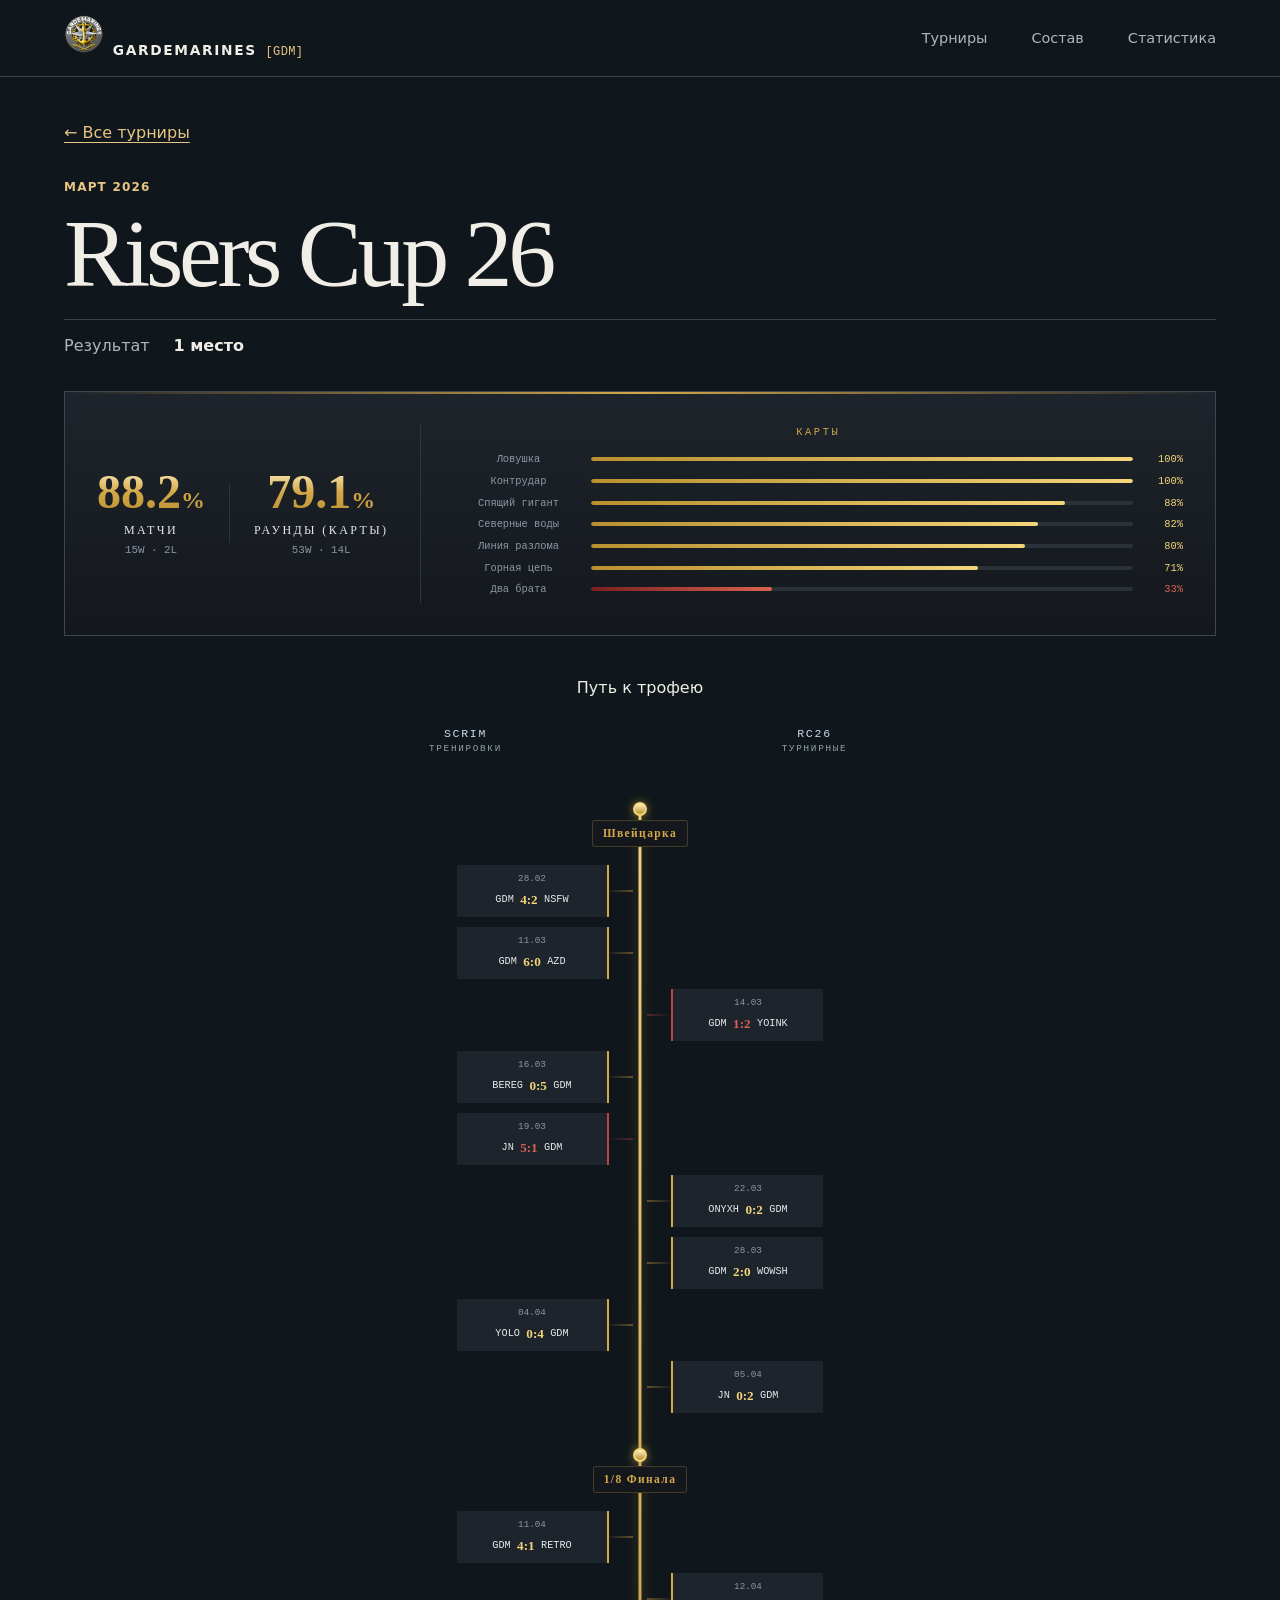
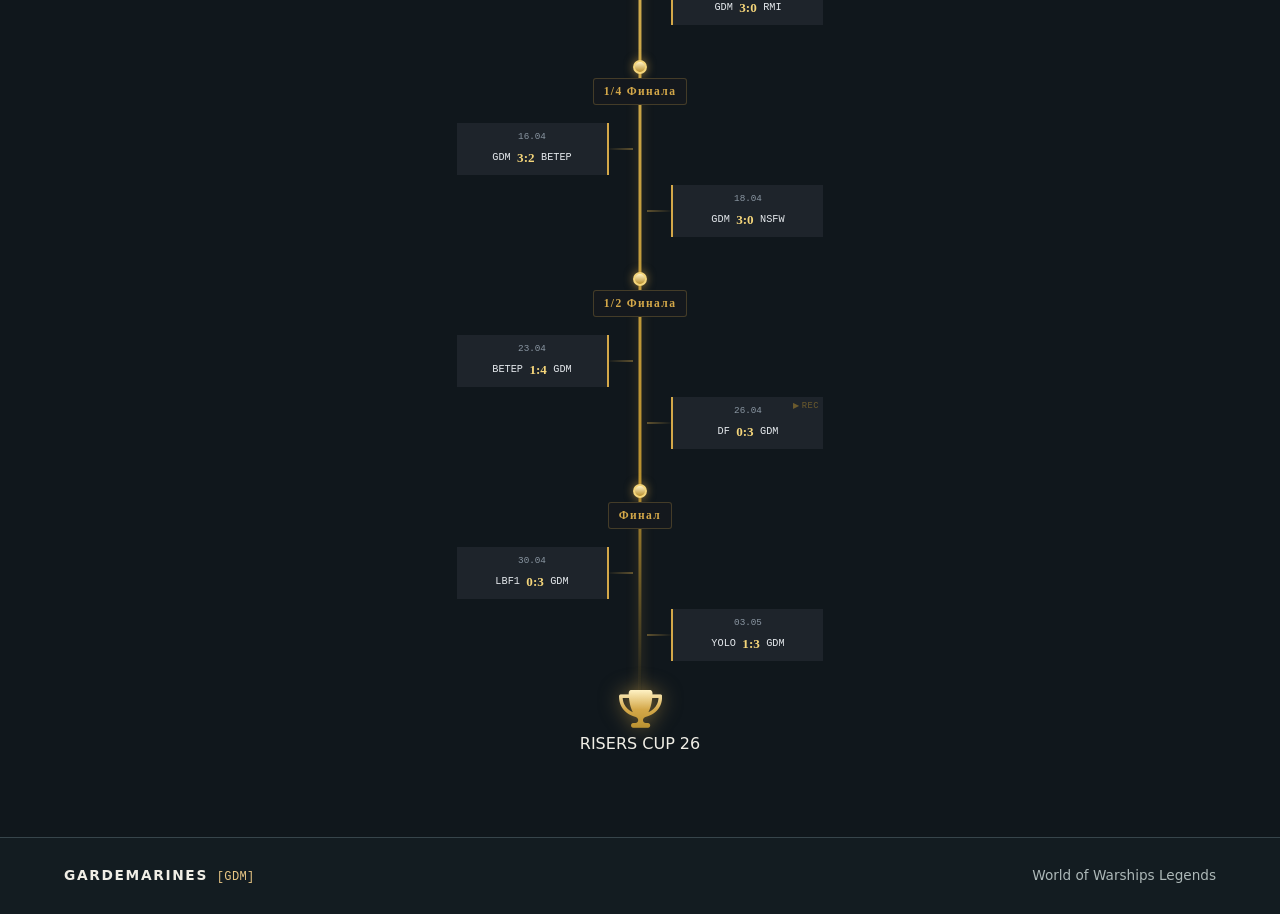
==== commit a02998b8: "Добавить клубную эмблему на страницы турниров" ====
--- a/archive.html
+++ b/archive.html
@@ -3,7 +3,7 @@
 <head>
   <meta charset="UTF-8">
   <meta name="viewport" content="width=device-width, initial-scale=1">
-  <meta name="theme-color" content="#10171c">
+  <meta name="theme-color" content="#161616">
   <title>Турниры — Гардемарины [GDM]</title>
   <meta name="description" content="Подробности турниров флота «Гардемарины» за 2024–2026 годы.">
   <meta property="og:type" content="website">
@@ -18,7 +18,7 @@
 <body class="fleet-site">
 <a class="skip-link" href="#main">К содержанию</a>
 <header class="masthead"><div class="page-width masthead-inner">
-  <a class="wordmark" href="index.html"><strong>GARDEMARINES</strong><span>[GDM]</span></a>
+  <a class="wordmark" href="index.html"><img src="logo.png" width="40" height="40" alt=""><strong>GARDEMARINES</strong><span>[GDM]</span></a>
   <nav aria-label="Разделы сайта"><a href="index.html#tournaments">Турниры</a><a href="index.html#roster">Состав</a><a href="index.html#statistics">Статистика</a></nav>
 </div></header>
 <main class="page-width tournament-detail" id="main">
--- a/site.css
+++ b/site.css
@@ -18,395 +18,6 @@
 
   * { margin: 0; padding: 0; box-sizing: border-box; }
   html { scroll-behavior: smooth; }
-
-  body {
-    font-family: 'Oswald', sans-serif;
-    background: var(--steel-darkest);
-    color: var(--text);
-    overflow-x: hidden;
-    font-weight: 300;
-    line-height: 1.6;
-  }
-
-  .metal-bg {
-    position: fixed; inset: 0; z-index: -3;
-    background:
-      radial-gradient(ellipse 1000px 600px at 50% 0%, rgba(212, 168, 73, 0.10) 0%, transparent 60%),
-      linear-gradient(180deg, #14181d 0%, #1a1f25 30%, #0f1318 70%, #0a0d10 100%);
-  }
-  .metal-bg::before {
-    content: ''; position: absolute; inset: 0;
-    background-image:
-      repeating-linear-gradient(90deg, transparent 0px, rgba(255,255,255,0.012) 1px, transparent 2px, rgba(0,0,0,0.02) 3px);
-    opacity: 0.7;
-  }
-  .metal-bg::after {
-    content: ''; position: absolute; inset: 0;
-    background-image: url("data:image/svg+xml,%3Csvg viewBox='0 0 400 400' xmlns='http://www.w3.org/2000/svg'%3E%3Cfilter id='n'%3E%3CfeTurbulence type='fractalNoise' baseFrequency='0.85' numOctaves='2'/%3E%3C/filter%3E%3Crect width='100%25' height='100%25' filter='url(%23n)' opacity='0.4'/%3E%3C/svg%3E");
-    opacity: 0.2; mix-blend-mode: overlay;
-  }
-
-  .particles { position: fixed; inset: 0; z-index: -2; pointer-events: none; overflow: hidden; }
-  .particle { position: absolute; border-radius: 50%; opacity: 0; animation: float linear infinite; }
-  .particle.s { width: 2px; height: 2px; background: var(--gold-bright); box-shadow: 0 0 6px var(--gold), 0 0 12px var(--gold); }
-  .particle.m { width: 3px; height: 3px; background: var(--gold-shine); box-shadow: 0 0 8px var(--gold-bright), 0 0 16px var(--gold); }
-  .particle.l { width: 4px; height: 4px; background: var(--gold-shine); box-shadow: 0 0 10px var(--gold-bright), 0 0 20px var(--gold), 0 0 30px rgba(244, 213, 122, 0.4); }
-  @keyframes float {
-    0% { transform: translateY(105vh) translateX(0); opacity: 0; }
-    8% { opacity: 0.85; }
-    50% { transform: translateY(50vh) translateX(20px); }
-    92% { opacity: 0.85; }
-    100% { transform: translateY(-10vh) translateX(50px); opacity: 0; }
-  }
-
-  nav {
-    position: fixed; top: 0; left: 0; right: 0; z-index: 100;
-    padding: 1.2rem 0;
-    background: rgba(10, 13, 16, 0.7);
-    backdrop-filter: blur(14px);
-    border-bottom: 1px solid var(--line);
-    transition: padding 0.3s, background 0.3s;
-  }
-  nav.scrolled { padding: 0.6rem 0; background: rgba(10, 13, 16, 0.95); }
-  .nav-inner { max-width: var(--content-width); margin: 0 auto; padding: 0 2rem; display: flex; justify-content: space-between; align-items: center; }
-  .nav-brand { display: flex; align-items: center; gap: 0.8rem; text-decoration: none; }
-  .nav-brand img { width: 36px; height: 36px; transition: transform 0.6s; mix-blend-mode: screen; }
-  .nav-brand:hover img { transform: rotate(360deg); }
-  .nav-brand-text {
-    font-family: 'Cinzel', serif; font-weight: 700; font-size: 1rem; letter-spacing: 0.3em;
-    background: linear-gradient(180deg, var(--gold-shine) 0%, var(--gold) 50%, var(--gold-base) 100%);
-    -webkit-background-clip: text; background-clip: text; -webkit-text-fill-color: transparent;
-  }
-  .nav-links { display: flex; gap: 2rem; list-style: none; }
-  .nav-links a {
-    font-family: 'Oswald', sans-serif; font-size: 0.82rem; color: var(--text-dim);
-    text-decoration: none; text-transform: uppercase; letter-spacing: 0.15em;
-    position: relative; padding: 0.3rem 0; transition: color 0.3s;
-  }
-  .nav-links a::after { content: ''; position: absolute; bottom: -2px; left: 0; width: 0; height: 1px; background: linear-gradient(90deg, transparent, var(--gold), transparent); transition: width 0.4s; }
-  .nav-links a:hover { color: var(--gold-bright); }
-  .nav-links a:hover::after { width: 100%; }
-  .nav-cta {
-    font-family: 'Oswald', sans-serif; font-size: 0.78rem; padding: 0.6rem 1.2rem;
-    background: linear-gradient(180deg, var(--gold-bright) 0%, var(--gold) 50%, var(--gold-base) 100%);
-    color: var(--steel-darkest); text-decoration: none; text-transform: uppercase; letter-spacing: 0.15em; font-weight: 500;
-    border: 1px solid var(--gold-shine);
-    box-shadow: inset 0 1px 0 rgba(255, 242, 196, 0.5), 0 4px 12px rgba(0, 0, 0, 0.4);
-    transition: all 0.3s;
-  }
-  .nav-cta:hover { transform: translateY(-1px); box-shadow: inset 0 1px 0 rgba(255,242,196,0.7), 0 0 20px rgba(212,168,73,0.5); }
-
-  .container { max-width: var(--content-width); margin: 0 auto; padding: 0 2rem; }
-
-  .hero { padding: 5.5rem 0 3rem; text-align: center; position: relative; }
-
-  .logo-stage {
-    position: relative;
-    width: min(360px, 62vmin);
-    height: min(360px, 62vmin);
-    margin: 0 auto 2rem;
-    display: flex; align-items: center; justify-content: center;
-    animation: logo-entry 1.6s cubic-bezier(0.2, 0.8, 0.2, 1) backwards;
-  }
-
-  @keyframes logo-entry {
-    0% { opacity: 0; transform: scale(0.7); }
-    100% { opacity: 1; transform: scale(1); }
-  }
-
-  @keyframes glow-pulse {
-    0%, 100% { opacity: 0.7; transform: scale(1); }
-    50% { opacity: 1; transform: scale(1.06); }
-  }
-
-  .logo-img {
-    position: relative;
-    width: 100%;
-    height: 100%;
-    z-index: 2;
-    mix-blend-mode: screen;
-    filter: drop-shadow(0 8px 25px rgba(0, 0, 0, 0.6));
-  }
-
-    100% { opacity: 1; transform: scale(1); }
-  }
-
-  .est-line {
-    font-family: 'IBM Plex Mono', monospace;
-    font-size: 0.72rem; letter-spacing: 0.4em;
-    color: var(--gold); margin-bottom: 1rem;
-    opacity: 0; animation: fade-up 1s 1.2s ease-out forwards;
-  }
-  .est-line span { color: var(--text-dim); }
-
-  @keyframes fade-up {
-    from { opacity: 0; transform: translateY(20px); }
-    to { opacity: 1; transform: translateY(0); }
-  }
-
-  .hero-title {
-    font-family: 'Cinzel', serif; font-weight: 900;
-    font-size: clamp(2.4rem, 6vw, 4.5rem);
-    letter-spacing: 0.12em; line-height: 1;
-    margin-bottom: 1.2rem;
-    opacity: 0; animation: fade-up 1s 1.4s ease-out forwards;
-    background: linear-gradient(180deg, var(--gold-shine) 0%, var(--gold-bright) 25%, var(--gold) 50%, var(--gold-base) 75%, var(--gold-shadow) 100%);
-    -webkit-background-clip: text; background-clip: text; -webkit-text-fill-color: transparent;
-    text-shadow: 0 4px 30px rgba(212, 168, 73, 0.3);
-    position: relative;
-  }
-
-  .hero-title::after {
-    content: 'GARDEMARINES';
-    position: absolute; inset: 0;
-    background: linear-gradient(110deg, transparent 35%, rgba(255,255,255,0.35) 50%, transparent 65%);
-    background-size: 250% 100%;
-    -webkit-background-clip: text; background-clip: text; -webkit-text-fill-color: transparent;
-    animation: shimmer 7s 3s ease-in-out infinite;
-  }
-  @keyframes shimmer {
-    0% { background-position: 250% 0; }
-    50% { background-position: -150% 0; }
-    100% { background-position: -150% 0; }
-  }
-
-  .hero-sub {
-    font-family: 'Oswald', sans-serif; font-weight: 300;
-    font-size: 1rem; color: var(--text-dim);
-    max-width: 580px; margin: 0 auto 1.2rem;
-    letter-spacing: 0.05em;
-    opacity: 0; animation: fade-up 1s 1.6s ease-out forwards;
-  }
-
-  .hero-motto {
-    font-family: 'Cinzel', serif; font-style: italic;
-    font-size: 0.95rem; color: var(--gold);
-    letter-spacing: 0.2em; margin-bottom: 2rem;
-    opacity: 0; animation: fade-up 1s 1.8s ease-out forwards;
-  }
-
-  .hero-buttons {
-    display: flex; gap: 1rem; flex-wrap: wrap; justify-content: center;
-    opacity: 0; animation: fade-up 1s 2s ease-out forwards;
-  }
-
-  .btn {
-    font-family: 'Oswald', sans-serif; font-size: 0.85rem;
-    padding: 0.9rem 2rem; cursor: pointer; text-decoration: none;
-    text-transform: uppercase; letter-spacing: 0.2em; font-weight: 500;
-    transition: all 0.3s;
-    display: inline-flex; align-items: center; gap: 0.6rem;
-    position: relative; overflow: hidden;
-  }
-  .btn-gold {
-    background: linear-gradient(180deg, var(--gold-bright) 0%, var(--gold) 45%, var(--gold-base) 100%);
-    color: var(--steel-darkest); border: 1px solid var(--gold-shine);
-    box-shadow: inset 0 1px 0 rgba(255,242,196,0.6), inset 0 -1px 0 rgba(0,0,0,0.2), 0 4px 12px rgba(0,0,0,0.5);
-  }
-  .btn-gold::before { content: ''; position: absolute; inset: 0; background: linear-gradient(110deg, transparent 30%, rgba(255,255,255,0.4) 50%, transparent 70%); transform: translateX(-100%); transition: transform 0.6s; }
-  .btn-gold:hover::before { transform: translateX(100%); }
-  .btn-gold:hover { transform: translateY(-2px); box-shadow: inset 0 1px 0 rgba(255,242,196,0.8), 0 0 25px rgba(212,168,73,0.6); }
-  .btn-steel { background: linear-gradient(180deg, var(--steel-light) 0%, var(--steel-mid) 50%, var(--steel-dark) 100%); color: var(--text); border: 1px solid var(--steel-edge); box-shadow: inset 0 1px 0 rgba(255,255,255,0.08), 0 4px 12px rgba(0,0,0,0.5); }
-  .btn-steel:hover { border-color: var(--gold); color: var(--gold-bright); transform: translateY(-2px); }
-
-  section.block { padding: 5.5rem 0; text-align: center; position: relative; }
-  .section-tag { font-family: 'IBM Plex Mono', monospace; font-size: 0.72rem; color: var(--gold); letter-spacing: 0.4em; text-transform: uppercase; margin-bottom: 1rem; display: inline-flex; align-items: center; gap: 1rem; }
-  .section-tag::before, .section-tag::after { content: ''; width: 30px; height: 1px; background: var(--gold); }
-  .section-title { font-family: 'Cinzel', serif; font-weight: 700; font-size: clamp(2rem, 4vw, 3.2rem); letter-spacing: 0.08em; line-height: 1.1; margin-bottom: 1rem; background: linear-gradient(180deg, #f0f0f0 0%, #b0b0b0 100%); -webkit-background-clip: text; background-clip: text; -webkit-text-fill-color: transparent; }
-  .section-title em { font-style: normal; background: linear-gradient(180deg, var(--gold-shine) 0%, var(--gold) 50%, var(--gold-base) 100%); -webkit-background-clip: text; background-clip: text; -webkit-text-fill-color: transparent; }
-  .section-sub { font-family: 'Oswald', sans-serif; font-weight: 300; font-size: 1rem; color: var(--text-dim); margin-bottom: 3rem; letter-spacing: 0.05em; }
-
-  .roster-table { width: 100%; border-collapse: collapse; text-align: left; background: linear-gradient(180deg, var(--steel-mid) 0%, var(--steel-dark) 100%); border: 1px solid var(--steel-edge); box-shadow: inset 0 1px 0 rgba(255,255,255,0.04), 0 4px 20px rgba(0,0,0,0.3); }
-  .roster-table thead { background: linear-gradient(180deg, var(--steel-light), var(--steel-mid)); border-bottom: 2px solid var(--gold); }
-  .roster-table th { padding: 1.1rem 1.2rem; font-family: 'IBM Plex Mono', monospace; font-size: 0.7rem; text-transform: uppercase; letter-spacing: 0.2em; color: var(--gold); font-weight: 500; }
-  .roster-table td { padding: 1rem 1.2rem; border-bottom: 1px solid var(--line); font-family: 'Oswald', sans-serif; font-size: 0.95rem; transition: all 0.3s; }
-  .roster-table tbody tr { opacity: 0; transform: translateX(-20px); transition: opacity 0.5s ease-out, transform 0.5s ease-out; }
-  .roster-table tbody tr.shown { opacity: 1; transform: translateX(0); }
-  .roster-table tbody tr:hover td { background: rgba(212, 168, 73, 0.05); color: var(--gold-bright); }
-  .roster-table tbody tr.cmd td { background: linear-gradient(90deg, rgba(212,168,73,0.12) 0%, transparent 70%); border-left: 3px solid var(--gold); }
-  .roster-table tbody tr.cmd:hover td { background: linear-gradient(90deg, rgba(212,168,73,0.18) 0%, rgba(212,168,73,0.03) 70%); }
-  .rank-badge { display: inline-block; padding: 0.3rem 0.7rem; background: var(--steel-darkest); border: 1px solid var(--steel-edge); font-family: 'IBM Plex Mono', monospace; font-size: 0.7rem; color: var(--gold); letter-spacing: 0.1em; text-transform: uppercase; }
-  .rank-badge.cmd { background: linear-gradient(180deg, var(--gold-bright), var(--gold-base)); color: var(--steel-darkest); border-color: var(--gold-shine); box-shadow: inset 0 1px 0 rgba(255,242,196,0.6); }
-  .nick { color: var(--text); font-weight: 500; }
-  .role { color: var(--text-dim); font-style: italic; font-size: 0.9rem; }
-  .stat-num { color: var(--gold-bright); font-family: 'IBM Plex Mono', monospace; font-size: 0.85rem; }
-
-  .tour-grid { display: block; text-align: left; max-width: 800px; margin: 0 auto; }
-  .tour-list { background: linear-gradient(180deg, var(--steel-mid) 0%, var(--steel-dark) 100%); border: 1px solid var(--steel-edge); padding: 1.5rem; box-shadow: inset 0 1px 0 rgba(255,255,255,0.04), 0 4px 12px rgba(0,0,0,0.3); }
-  .tour-list-title { font-family: 'IBM Plex Mono', monospace; font-size: 0.7rem; color: var(--gold); letter-spacing: 0.25em; text-transform: uppercase; margin-bottom: 1.2rem; padding-bottom: 0.8rem; border-bottom: 1px solid var(--line); }
-  .tour-item { display: grid; grid-template-columns: 52px 1fr auto; gap: 1rem; padding: 1.2rem 0.5rem; border-bottom: 1px dashed var(--line); align-items: center; min-height: 80px; transition: all 0.3s; }
-  .tour-item:hover { padding-left: 1.3rem; background: linear-gradient(90deg, rgba(212,168,73,0.06), transparent); }
-
-  .tour-item:last-child { border-bottom: none; }
-
-  .tour-medal { font-family: 'Cinzel', serif; font-weight: 900; font-size: 1.6rem; text-align: center; line-height: 1; }
-  .tour-medal.gold { background: linear-gradient(180deg, var(--gold-shine), var(--gold-base)); -webkit-background-clip: text; background-clip: text; -webkit-text-fill-color: transparent; }
-  .tour-medal.silver { background: linear-gradient(180deg, #e0e0e0, #888888); -webkit-background-clip: text; background-clip: text; -webkit-text-fill-color: transparent; }
-  .tour-medal.bronze { background: linear-gradient(180deg, #d49b6a, #7a4f2f); -webkit-background-clip: text; background-clip: text; -webkit-text-fill-color: transparent; }
-  .tour-medal.part { color: var(--text-dim); font-size: 1.2rem; }
-  .tour-item > * { display:flex; align-items:center; }
-  .tour-medal { justify-content:center; padding: 0.8rem 0; }
-  .tour-info { flex-direction:column; align-items:flex-start; justify-content:center; padding: 0.8rem 0; }
-  .tour-place-wrap { justify-content:center; padding: 0.8rem 0.5rem; }
-
-  .tour-info h4 { font-family: 'Oswald', sans-serif; font-weight: 500; font-size: 1rem; margin-bottom: 0.2rem; }
-  .tour-info p { font-family: 'IBM Plex Mono', monospace; font-size: 0.75rem; color: var(--text-dim); }
-  .tour-place { font-family: 'Cinzel', serif; font-weight: 700; font-size: 1rem; color: var(--gold); min-width: 80px;
- 
-}
-
-  .achievements { display: grid; grid-template-columns: repeat(2, 1fr); gap: 0.8rem; align-content: start; }
-  .achievement { background: linear-gradient(180deg, var(--steel-mid) 0%, var(--steel-dark) 100%); border: 1px solid var(--steel-edge); padding: 1.2rem; text-align: center; transition: all 0.3s; position: relative; overflow: hidden; box-shadow: inset 0 1px 0 rgba(255,255,255,0.04), 0 2px 8px rgba(0,0,0,0.3); }
-  .achievement::before { content: ''; position: absolute; inset: 0; background: radial-gradient(circle at center, rgba(212,168,73,0.15), transparent 60%); opacity: 0; transition: opacity 0.4s; }
-  .achievement:hover { border-color: var(--gold); transform: translateY(-3px); box-shadow: inset 0 1px 0 rgba(255,255,255,0.08), 0 8px 20px rgba(0,0,0,0.5), 0 0 25px rgba(212,168,73,0.2); }
-  .achievement:hover::before { opacity: 1; }
-  .achievement-icon { font-size: 1.8rem; margin-bottom: 0.5rem; display: block; background: linear-gradient(180deg, var(--gold-shine), var(--gold-base)); -webkit-background-clip: text; background-clip: text; -webkit-text-fill-color: transparent; position: relative; z-index: 1; }
-  .achievement-title { font-family: 'Oswald', sans-serif; font-weight: 500; font-size: 0.85rem; color: var(--text); margin-bottom: 0.3rem; position: relative; z-index: 1; }
-  .achievement-desc { font-family: 'IBM Plex Mono', monospace; font-size: 0.7rem; color: var(--text-dim); position: relative; z-index: 1; }
-
-  .schedule { text-align: left; }
-  .sched-row { display: grid; grid-template-columns: 100px 1fr 130px 130px; gap: 1.5rem; padding: 1.4rem 1.8rem; background: linear-gradient(90deg, var(--steel-dark) 0%, var(--steel-mid) 100%); border: 1px solid var(--steel-edge); border-left: 3px solid var(--gold); margin-bottom: 0.8rem; align-items: center; transition: all 0.3s; box-shadow: inset 0 1px 0 rgba(255,255,255,0.04), 0 2px 6px rgba(0,0,0,0.3); }
-  .sched-row:hover { transform: translateX(6px); border-left-color: var(--gold-bright); box-shadow: inset 0 1px 0 rgba(255,255,255,0.08), 0 0 20px rgba(212,168,73,0.15); }
-  .sched-date { font-family: 'Cinzel', serif; font-weight: 700; text-align: center; border-right: 1px solid var(--line); padding-right: 1rem; }
-  .sched-date .d { font-size: 2.2rem; line-height: 1; background: linear-gradient(180deg, var(--gold-shine), var(--gold-base)); -webkit-background-clip: text; background-clip: text; -webkit-text-fill-color: transparent; }
-  .sched-date .m { font-family: 'IBM Plex Mono', monospace; font-size: 0.7rem; color: var(--text-dim); margin-top: 0.3rem; letter-spacing: 0.2em; }
-  .sched-info h4 { font-family: 'Oswald', sans-serif; font-weight: 500; font-size: 1.05rem; margin-bottom: 0.3rem; }
-  .sched-info p { font-family: 'Oswald', sans-serif; font-weight: 300; font-size: 0.88rem; color: var(--text-dim); }
-  .sched-time { font-family: 'IBM Plex Mono', monospace; color: var(--gold-bright); font-size: 0.9rem; }
-  .sched-tag { font-family: 'Oswald', sans-serif; font-size: 0.72rem; padding: 0.4rem 0.9rem; text-transform: uppercase; letter-spacing: 0.15em; text-align: center; font-weight: 500; }
-  .sched-tag.battle { background: rgba(184,71,58,0.15); color: #d96250; border: 1px solid #d96250; }
-  .sched-tag.train { background: rgba(212,168,73,0.1); color: var(--gold); border: 1px solid var(--gold-base); }
-  .sched-tag.event { background: rgba(74,139,139,0.15); color: #6cb1b1; border: 1px solid #6cb1b1; }
-
-  .recruit { background: radial-gradient(circle at 30% 50%, rgba(212,168,73,0.08), transparent 70%), linear-gradient(180deg, var(--steel-mid) 0%, var(--steel-dark) 100%); border: 1px solid var(--gold-base); padding: 0; display: grid; grid-template-columns: 1fr 1fr; text-align: left; box-shadow: inset 0 1px 0 rgba(255,255,255,0.06), 0 10px 30px rgba(0,0,0,0.4); position: relative; overflow: hidden; }
-  .recruit::before { content: ''; position: absolute; top: 0; left: 0; right: 0; height: 2px; background: linear-gradient(90deg, transparent, var(--gold), transparent); }
-  .recruit-l { padding: 2.5rem; border-right: 1px solid var(--steel-edge); }
-  .recruit-l h3 { font-family: 'Cinzel', serif; font-weight: 700; font-size: 1.8rem; margin-bottom: 1.2rem; letter-spacing: 0.05em; background: linear-gradient(180deg, var(--gold-shine) 0%, var(--gold) 50%, var(--gold-base) 100%); -webkit-background-clip: text; background-clip: text; -webkit-text-fill-color: transparent; }
-  .recruit-l p { color: var(--text-dim); margin-bottom: 1.2rem; font-weight: 300; line-height: 1.7; font-size: 0.95rem; }
-  .recruit-r { padding: 2.5rem; }
-  .req-list { list-style: none; }
-  .req-list li { padding: 0.9rem 0; border-bottom: 1px dashed var(--line); display: flex; justify-content: space-between; align-items: center; font-family: 'IBM Plex Mono', monospace; font-size: 0.85rem; }
-  .req-list li:last-child { border-bottom: none; }
-  .req-list .key { color: var(--text-dim); text-transform: uppercase; letter-spacing: 0.1em; font-size: 0.75rem; }
-  .req-list .val { color: var(--gold-bright); font-weight: 500; }
-
-  footer { padding: 4rem 0 2rem; border-top: 1px solid var(--steel-edge); background: linear-gradient(180deg, var(--steel-dark) 0%, var(--steel-darkest) 100%); text-align: center; }
-  .foot-logo { width: 60px; margin-bottom: 1.2rem; mix-blend-mode: screen; filter: drop-shadow(0 0 20px rgba(212,168,73,0.3)); }
-  .foot-name { font-family: 'Cinzel', serif; font-weight: 700; font-size: 1.1rem; letter-spacing: 0.3em; background: linear-gradient(180deg, var(--gold-shine) 0%, var(--gold-base) 100%); -webkit-background-clip: text; background-clip: text; -webkit-text-fill-color: transparent; margin-bottom: 0.5rem; }
-  .foot-tagline { font-family: 'Oswald', sans-serif; font-weight: 300; font-style: italic; color: var(--text-dim); font-size: 0.88rem; margin-bottom: 2rem; }
-  .foot-links { display: flex; justify-content: center; gap: 1.8rem; list-style: none; margin-bottom: 2rem; flex-wrap: wrap; }
-  .foot-links a { font-family: 'Oswald', sans-serif; font-size: 0.82rem; color: var(--text-dim); text-decoration: none; text-transform: uppercase; letter-spacing: 0.15em; transition: color 0.3s; }
-  .foot-links a:hover { color: var(--gold-bright); }
-  .foot-bottom { padding-top: 2rem; border-top: 1px solid var(--line); font-family: 'IBM Plex Mono', monospace; font-size: 0.72rem; color: var(--text-dim); }
-
-  .reveal { opacity: 0; transform: translateY(30px); transition: opacity 0.8s ease-out, transform 0.8s ease-out; }
-  .reveal.visible { opacity: 1; transform: translateY(0); }
-
-  @media (max-width: 900px) {
-
-    .nav-inner { padding: 0 1rem; }
-    .nav-links { display: none; }
-
-    .tour-item {
-      grid-template-columns: 36px 1fr auto !important;
-      min-height: auto !important;
-      padding: 0.9rem 0 !important;
-      gap: 0.6rem !important;
-    }
-    .tour-medal { font-size: 1.1rem !important; }
-    .tour-info h4 { font-size: 0.9rem; }
-    .tour-info p { font-size: 0.72rem; }
-    .tour-place { font-size: 0.78rem; min-width: 60px; white-space: nowrap;
- 
-}
-
-    .container { padding: 0 1rem; }
-    section.block { padding: 3rem 0; }
-
-    .hero { padding: 5rem 0 2.5rem; }
-    .hero-title { font-size: clamp(2rem, 10vw, 3.5rem); }
-    .hero-sub { font-size: 0.95rem; }
-    .hero-buttons { flex-direction: column; align-items: center; }
-    .hero-buttons .btn { width: 100%; max-width: 280px; text-align: center; justify-content: center; }
-
-    .logo-stage { width: min(280px, 70vmin); height: min(280px, 70vmin); }
-
-    #radarCanvas { max-width: 100% !important; }
-
-    .tour-item { grid-template-columns: 40px 1fr auto; gap: 0.6rem; padding: 0.8rem 0; }
-    .tour-place { font-size: 0.85rem; min-width: auto;
- 
-}
-    .tour-info h4 { font-size: 0.9rem; }
-    .tour-info p { font-size: 0.75rem; }
-    .tour-medal { font-size: 1.2rem; }
-
-    .section-title { font-size: clamp(1.8rem, 7vw, 3rem); }
-
-    footer { padding: 2.5rem 0 1.5rem; }
-    .foot-name { font-size: 1rem; }
-  }
-
-  @media (max-width: 480px) {
-    .hero-title { font-size: clamp(1.8rem, 9vw, 2.8rem); letter-spacing: 0.06em; }
-    .logo-stage { width: min(240px, 65vmin); height: min(240px, 65vmin); }
-    .tour-item { grid-template-columns: 32px 1fr; gap: 0.5rem; }
-    .tour-place { grid-column: 2; font-size: 0.8rem;
- 
-}
-    .nav-brand-text { font-size: 0.85rem; letter-spacing: 0.15em; }
-  }
-
-  .nav-season { color: var(--gold-bright) !important; }
-
-  #season { text-align: center; }
-
-  .season-grid {
-    display: grid;
-    grid-template-columns: repeat(3, 1fr);
-    gap: 1px;
-    background: var(--line);
-    border: 1px solid var(--steel-edge);
-    margin-bottom: 3rem;
-    box-shadow: 0 4px 20px rgba(0,0,0,0.3);
-    position: relative;
-  }
-  .season-grid::before {
-    content:''; position:absolute; top:0; left:0; right:0; height:2px;
-    background: linear-gradient(90deg, transparent, var(--gold), transparent);
-  }
-  .season-cell {
-    background: linear-gradient(180deg, var(--steel-mid) 0%, var(--steel-dark) 100%);
-    padding: 1.8rem 1rem;
-    text-align: center;
-  }
-  .season-cell-label {
-    font-family: 'IBM Plex Mono', monospace;
-    font-size: 0.65rem; color: var(--text-dim);
-    text-transform: uppercase; letter-spacing: 0.2em;
-    margin-bottom: 0.8rem;
-  }
-  .season-cell-val {
-    font-family: 'Cinzel', serif; font-weight: 900;
-    font-size: 2.2rem; line-height: 1;
-    margin-bottom: 0.4rem;
-    background: linear-gradient(180deg, #e8e8e8 0%, #888 100%);
-    -webkit-background-clip: text; background-clip: text; -webkit-text-fill-color: transparent;
-  }
-  .season-cell-val.gold {
-    background: linear-gradient(180deg, var(--gold-shine) 0%, var(--gold) 50%, var(--gold-base) 100%);
-    -webkit-background-clip: text; background-clip: text; -webkit-text-fill-color: transparent;
-  }
-  .season-cell-sub {
-    font-family: 'IBM Plex Mono', monospace;
-    font-size: 0.7rem; color: var(--text-dim);
-  }
-
-  @media(max-width:900px){
-    .season-grid { grid-template-columns: 1fr; }
-    .season-cell { padding: 1.2rem 1rem; }
-    .season-cell-val { font-size: 1.8rem; }
-  }
 
   .vroad-title {
     font-family:'IBM Plex Mono',monospace; font-size:0.72rem;
@@ -882,91 +493,111 @@
     position: relative;
     z-index: 3;
   }
-  .tour-place {
-    text-align: right !important;
-    display: flex;
-    align-items: center;
-    justify-content: flex-end;
-  }
-
-
-  .tour-place {
-    font-family: 'IBM Plex Mono', monospace;
-    font-size: 0.78rem;
-    color: var(--gold);
-    min-width: 140px;
-    display: flex;
-    align-items: center;
-    justify-content: center;
-    gap: 0.5rem;
-    white-space: nowrap;
-  }
-  .tour-place-wreath {
-    font-size: 0.9rem;
-    opacity: 0.85;
-  }
-  .tour-place-wreath.gold   { color: var(--gold-bright); }
-  .tour-place-wreath.silver { color: #b8c8d8; }
-
-
-  :root { --reading-font: system-ui, sans-serif; }
-  [id] { scroll-margin-top: 5rem; }
-  a:focus-visible { outline: 2px solid var(--gold-bright); outline-offset: 4px; }
-  .nav-links a[aria-current="page"] { color: var(--gold-bright); }
-  main { display: block; }
-  .tournaments, .archive { font-family: var(--reading-font); font-weight: 400; }
-  .tournaments { padding: 4rem 0 5rem; }
-  .archive { padding-top: clamp(6rem, 11vw, 9rem); }
-  .tournaments h2, .archive h1 {
-    font-family: Oswald, var(--reading-font);
-    font-weight: 500;
-    font-size: clamp(2.25rem, 6vw, 4rem);
-    line-height: 1.12;
-    margin: 0 0 1.75rem;
-  }
-  .season-row, .archive-entry {
-    display: grid;
-    grid-template-columns: minmax(7rem, .8fr) minmax(0, 2fr);
-    gap: .35rem 1.25rem;
-    border-top: 1px solid var(--steel-edge);
-    padding: 1.25rem 0;
-    align-items: baseline;
-  }
-  .season-row:last-child, .archive-entry:last-child { border-bottom: 1px solid var(--steel-edge); }
-  .season-row#season { text-align: left; }
-  .season-row h3, .archive-entry h2 { font-size: 1rem; font-weight: 600; }
-  .season-row p, .archive-entry p { color: #acb5be; font-size: .9375rem; }
-  .tournaments a, .archive-list a {
-    color: var(--gold-bright);
-    text-decoration: underline;
-    text-decoration-color: var(--gold-shadow);
-    text-underline-offset: .23em;
-    transition: text-decoration-color .18s ease;
-  }
-  .tournaments a:hover, .archive-list a:hover { text-decoration-color: currentColor; }
-  .archive-list { list-style: none; }
-  .archive-entry {
-    grid-template-columns: minmax(7.25rem, .65fr) minmax(0, 1.35fr) minmax(0, 1fr);
-    padding: .95rem 0;
-  }
-  .archive-entry p { overflow-wrap: anywhere; }
-  .archive-entry .archive-result { color: var(--text); }
-  .archive-entry .archive-win { color: var(--gold-bright); }
-  #risers-cup-26 { padding-top: 3rem; }
-  .archive-return { display: inline-block; color: var(--gold-bright); margin-bottom: .8rem; }
-  .archive-detail .tl-stream { white-space: nowrap; }
-  @media (max-width: 600px) {
-    .tournaments { padding: 2.75rem 0 3.5rem; }
-    .season-row { grid-template-columns: 1fr; }
-    .archive-entry { grid-template-columns: 1fr auto; }
-    .archive-entry .archive-date { grid-column: 1 / -1; }
-    .archive-entry .archive-result { max-width: 10rem; text-align: right; }
-  }
-  @media (max-width: 900px) {
-    .archive-nav .nav-links { display: flex; gap: 0; }
-    .archive-nav .nav-links a { letter-spacing: .06em; }
-  }
-  @media (prefers-reduced-motion: reduce) {
-    html { scroll-behavior: auto; }
-    .tournaments a, .archive-list a { transition: none; }
-  }
+/* Fleet editorial layout */
+.fleet-site {
+  --paper: #f0eee6;
+  --muted: #adb8b8;
+  --accent: #e7c584;
+  --rule: #37454b;
+  --base: #10171c;
+  --panel: #172126;
+  color: var(--paper);
+  background: var(--base);
+  font: 400 1rem/1.55 system-ui, sans-serif;
+}
+.fleet-site a:focus-visible { outline: 2px solid var(--accent); outline-offset: 4px; }
+.fleet-site [id] { scroll-margin-top: 1.5rem; }
+.page-width { width: min(100% - 3rem, 72rem); margin-inline: auto; }
+.skip-link { position: absolute; left: 1rem; top: -6rem; z-index: 3; color: var(--base); background: var(--accent); padding: .6rem 1rem; }
+.skip-link:focus { top: 1rem; }
+.masthead { border-bottom: 1px solid var(--rule); }
+.masthead-inner, .footer-inner { min-height: 4.75rem; display: flex; align-items: center; justify-content: space-between; gap: 1rem 2rem; }
+.wordmark { color: inherit; display: inline-flex; align-items: baseline; gap: .55rem; text-decoration: none; letter-spacing: .12em; font-size: .86rem; white-space: nowrap; }
+.wordmark span { color: var(--accent); font: .75rem ui-monospace, monospace; letter-spacing: .03em; }
+.fleet-site .masthead nav { position: static; background: none; border: 0; padding: 0; backdrop-filter: none; display: flex; flex-wrap: wrap; gap: .5rem clamp(1rem, 4vw, 2.75rem); }
+.masthead nav a { color: var(--muted); font-size: .9rem; text-decoration: none; }
+.masthead nav a:hover, .masthead nav a:focus-visible { color: var(--paper); text-decoration: underline; text-underline-offset: .3em; }
+.opening { display: grid; grid-template-columns: minmax(0, 1fr) minmax(14rem, .38fr); align-items: end; gap: 2.5rem; padding-block: clamp(3.2rem, 10vw, 8rem) clamp(2.75rem, 7vw, 5.25rem); }
+.eyebrow { color: var(--accent); font-size: .75rem; font-weight: 600; letter-spacing: .1em; text-transform: uppercase; }
+.opening h1, .content-section h2, .event-page h1 { font-family: Georgia, 'Times New Roman', serif; font-weight: 400; letter-spacing: -.045em; line-height: 1.04; }
+.opening h1 { font-size: clamp(2.8rem, 8.4vw, 7.3rem); margin-block: .45rem .8rem; }
+.opening-message { color: var(--muted); font-size: clamp(1rem, 2vw, 1.2rem); }
+.action { display: inline-flex; justify-content: space-between; align-items: center; gap: 1rem; color: #1d1a14; background: var(--accent); padding: .7rem 1rem; margin-top: 1.5rem; font-size: .9rem; font-weight: 650; text-decoration: none; }
+.action:hover { background: #f2d7a2; }
+.opening-result { border-left: 1px solid var(--rule); padding: .4rem 0 .4rem clamp(1rem, 4vw, 2.5rem); }
+.winner-place { display: block; margin-block: .3rem .55rem; font: 400 clamp(2rem, 4.6vw, 3.65rem)/1.1 Georgia, serif; }
+.text-link { color: var(--accent); text-decoration-thickness: 1px; text-underline-offset: .23em; }
+.text-link:hover { color: var(--paper); }
+.content-section { padding-block: clamp(2.7rem, 6vw, 5rem); }
+#tournaments, #statistics { border-top: 1px solid var(--rule); }
+.section-head { display: flex; justify-content: space-between; align-items: baseline; flex-wrap: wrap; gap: .45rem 1rem; margin-bottom: 1.4rem; }
+.content-section h2 { font-size: clamp(2rem, 5.6vw, 4rem); }
+.section-head > p, .current-season p, .result-date, .roster-copy p, .data-note { color: var(--muted); }
+.current-season { display: flex; align-items: baseline; flex-wrap: wrap; gap: .25rem 1rem; padding: .85rem 0 1.2rem; }
+.current-season strong { color: var(--accent); }
+.results { list-style: none; border-top: 1px solid var(--rule); }
+.result-row { display: grid; grid-template-columns: minmax(8rem, .6fr) minmax(0, 1fr) minmax(0, .85fr) auto; align-items: baseline; gap: .35rem 1rem; padding: .85rem .2rem; border-bottom: 1px solid var(--rule); color: var(--paper); text-decoration: none; transition: background .18s ease; }
+.result-row:hover, .result-row:focus-visible { background: var(--panel); }
+.result-row:hover strong, .result-row:focus-visible strong { text-decoration: underline; text-underline-offset: .25em; }
+.result-date, .result-place, .result-win { font-size: .92rem; }
+.result-win, .result-arrow { color: var(--accent); }
+.roster-section { background: #141e23; border-block: 1px solid var(--rule); }
+.roster-layout { display: grid; grid-template-columns: minmax(12rem, .65fr) minmax(0, 1fr); align-items: center; gap: 1rem clamp(1rem, 6vw, 4.5rem); }
+.roster-copy p { margin-block: .9rem 1rem; max-width: 26ch; }
+.roster-layout #radarCanvas { display: block; width: 100%; max-width: 620px; height: auto; justify-self: end; }
+.stats-layout { display: grid; grid-template-columns: minmax(0, 1.1fr) minmax(0, 1fr); gap: 2rem 3rem; border-block: 1px solid var(--rule); padding-block: 1.5rem; }
+.stats-primary > p, .stats-secondary dt { color: var(--muted); }
+.stats-primary > strong { display: block; margin-block: .35rem 1.25rem; font: 400 clamp(3.6rem, 10vw, 7rem)/1 Georgia, serif; color: var(--accent); font-variant-numeric: lining-nums tabular-nums; letter-spacing: -.05em; }
+.stats-primary > strong span { font-size: .56em; padding-inline-start: .12em; }
+.stats-secondary { display: flex; flex-wrap: wrap; gap: .65rem clamp(1rem, 4vw, 2.75rem); }
+.stats-secondary dt { font-size: .83rem; }
+.stats-secondary dd { font-weight: 600; font-size: 1.15rem; }
+.distribution h3 { font-size: .95rem; font-weight: 650; margin-bottom: .85rem; }
+.distribution ul { list-style: none; display: grid; gap: .45rem; }
+.distribution li { display: grid; grid-template-columns: 6.5rem minmax(0, 1fr) 1.5rem; align-items: center; gap: .6rem; font-size: .82rem; font-variant-numeric: tabular-nums; }
+.distribution li > strong { text-align: right; font-weight: 600; }
+.bar-track { height: .35rem; background: var(--rule); }
+.bar-track span { display: block; width: var(--bar); height: 100%; background: var(--accent); }
+.data-note { margin-top: 1rem; font-size: .85rem; max-width: 75ch; }
+.players { margin-top: 1.5rem; border-block: 1px solid var(--rule); }
+.players summary { padding-block: .9rem; color: var(--accent); font-weight: 650; cursor: pointer; }
+.players summary:focus-visible, .players-scroll:focus-visible { outline: 2px solid var(--accent); outline-offset: 3px; }
+.players-scroll { overflow-x: auto; }
+.players table { border-collapse: collapse; width: 100%; font-size: .875rem; font-variant-numeric: tabular-nums; }
+.players th, .players td { padding: .45rem .75rem; text-align: right; border-top: 1px solid var(--rule); }
+.players th:first-child { padding-left: 0; text-align: left; }
+.players th { font-weight: 600; }
+.players td { white-space: nowrap; }
+.fleet-site .site-footer { background: #131c21; border-top: 1px solid var(--rule); padding: 0; text-align: left; }
+.footer-inner p { color: var(--muted); font-size: .85rem; }
+.tournament-detail { padding-block: 2.75rem clamp(3rem, 7vw, 5rem); min-height: 66vh; }
+.back-link { display: inline-block; margin-bottom: 2rem; }
+.event-page { display: none; }
+.event-page:target, .event-pages:not(:has(.event-page:target)) > :first-child { display: block; }
+.event-page h1 { margin-block: .45rem 1rem; font-size: clamp(2.7rem, 8vw, 6rem); }
+.event-result { border-top: 1px solid var(--rule); display: flex; flex-wrap: wrap; align-items: baseline; gap: .5rem 1.5rem; padding-top: .85rem; }
+.event-result dt, .event-note { color: var(--muted); }
+.event-result dd { font-weight: 600; }
+.event-note { margin-top: .5rem; }
+.fleet-site .archive-detail { padding-top: 2rem; padding-bottom: 0; text-align: center; }
+#season { text-align: left; }
+@media (max-width: 700px) {
+  .page-width { width: calc(100% - 2rem); }
+  .opening, .roster-layout, .stats-layout { grid-template-columns: minmax(0, 1fr); }
+  .opening { gap: 1.7rem; }
+  .opening-result { padding: .85rem 0 0; border-left: 0; border-top: 1px solid var(--rule); }
+  .winner-place { display: inline-block; margin: .4rem .75rem 0 0; }
+  .roster-layout #radarCanvas { justify-self: center; }
+  .result-row { grid-template-columns: minmax(0, 1fr) minmax(0, .8fr) auto; }
+  .result-date { grid-column: 1 / -1; font-size: .8rem; }
+  .result-row strong, .result-row .result-place, .result-row .result-win { overflow-wrap: anywhere; }
+}
+@media (max-width: 520px) {
+  .masthead-inner, .footer-inner { min-height: 0; padding-block: .85rem; flex-wrap: wrap; gap: .55rem 1rem; }
+  .fleet-site .masthead nav { width: 100%; justify-content: space-between; }
+  .players th, .players td { padding-inline: .4rem; font-size: .78rem; }
+}
+@media (prefers-reduced-motion: reduce) {
+  html { scroll-behavior: auto; }
+  .result-row { transition: none; }
+}
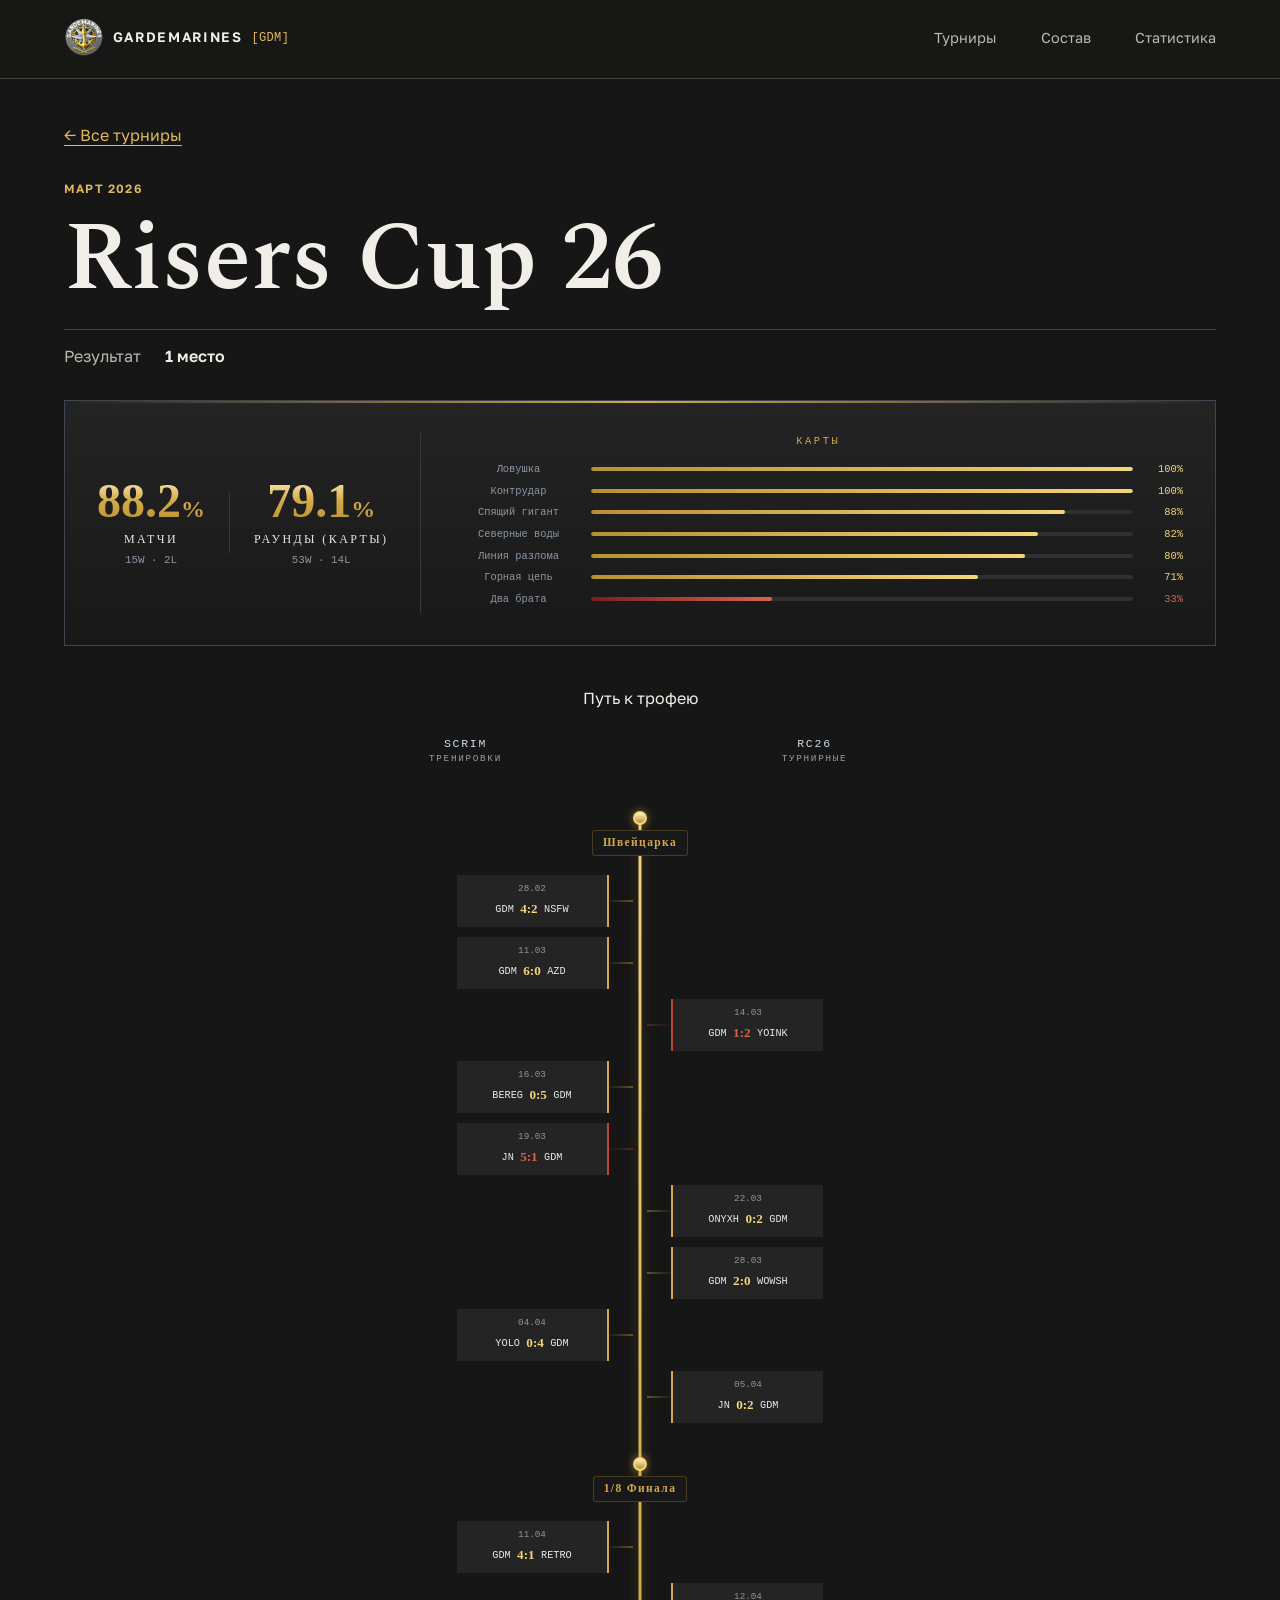
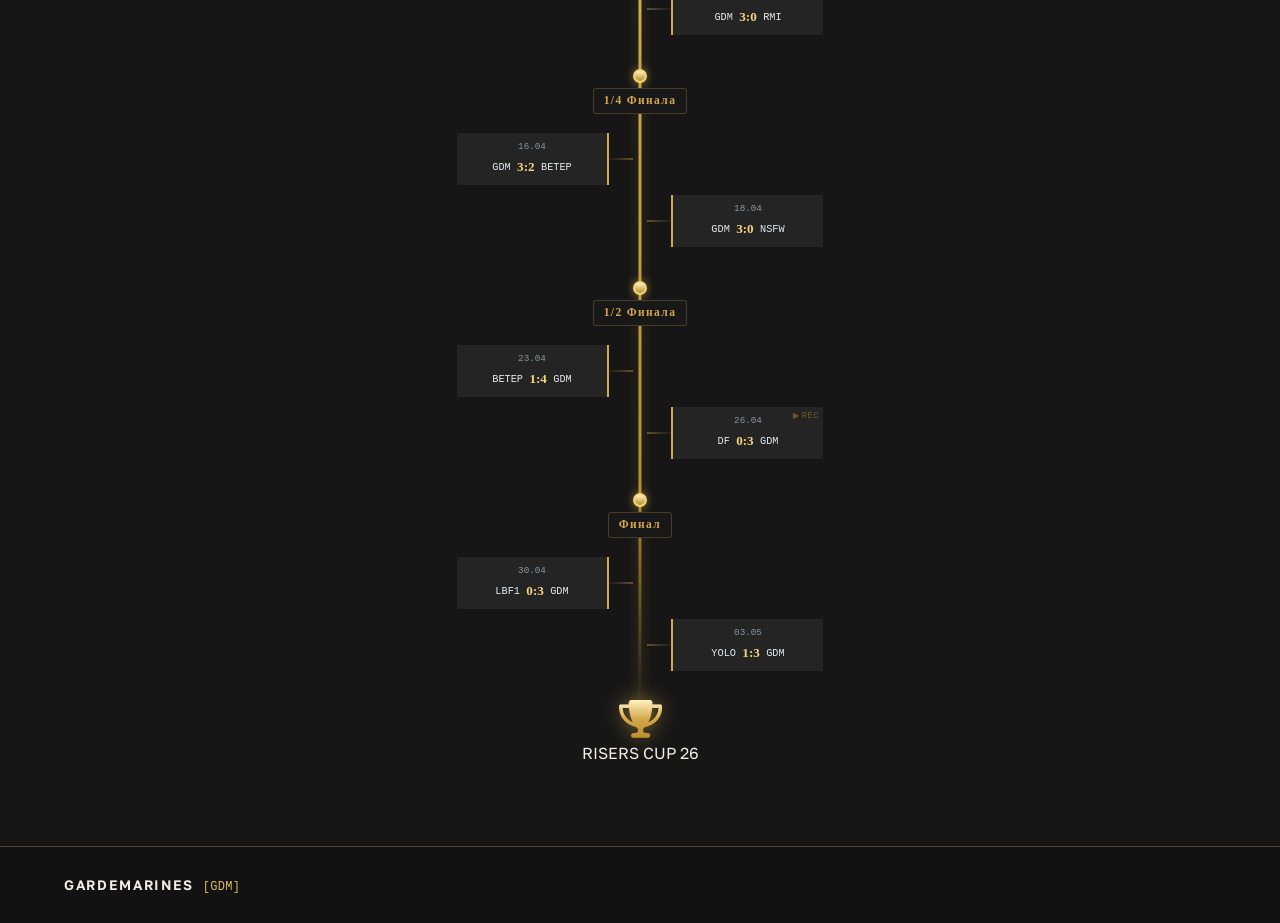
==== commit c06000d7: "Уточнить статистику, сезоны и навигацию сайта" ====
--- a/archive.html
+++ b/archive.html
@@ -4,11 +4,11 @@
   <meta charset="UTF-8">
   <meta name="viewport" content="width=device-width, initial-scale=1">
   <meta name="theme-color" content="#161616">
-  <title>Турниры — Гардемарины [GDM]</title>
-  <meta name="description" content="Подробности турниров флота «Гардемарины» за 2024–2026 годы.">
+  <title>Турниры | Гардемарины [GDM]</title>
+  <meta name="description" content="Подробности турниров флота «Гардемарины» за 2024-2026 годы.">
   <meta property="og:type" content="website">
-  <meta property="og:title" content="Турниры — Гардемарины [GDM]">
-  <meta property="og:description" content="Подробности турниров флота «Гардемарины» за 2024–2026 годы.">
+  <meta property="og:title" content="Турниры | Гардемарины [GDM]">
+  <meta property="og:description" content="Подробности турниров флота «Гардемарины» за 2024-2026 годы.">
   <meta property="og:image" content="https://gardemarines.ru/logo.png">
   <link rel="canonical" href="https://gardemarines.ru/archive.html">
   <link rel="icon" type="image/png" href="logo.png">
@@ -312,6 +312,6 @@
 </article>
 </div>
 </main>
-<footer class="site-footer"><div class="page-width footer-inner"><a class="wordmark" href="index.html"><strong>GARDEMARINES</strong><span>[GDM]</span></a><p>World of Warships Legends</p></div></footer>
+<footer class="site-footer"><div class="page-width footer-inner"><a class="wordmark" href="index.html"><strong>GARDEMARINES</strong><span>[GDM]</span></a></div></footer>
 </body>
 </html>
--- a/site.css
+++ b/site.css
@@ -1,9 +1,9 @@
 
   :root {
-    --steel-darkest: #0a0d10;
-    --steel-dark: #14181d;
-    --steel-mid: #1e242b;
-    --steel-light: #2a3139;
+    --steel-darkest: #141414;
+    --steel-dark: #181818;
+    --steel-mid: #242424;
+    --steel-light: #303030;
     --steel-edge: #3d4651;
     --gold-shadow: #6e5420;
     --gold-base: #b8902f;
@@ -12,7 +12,7 @@
     --gold-shine: #fff2c4;
     --text: #e4e8ec;
     --text-dim: #8b97a3;
-    --line: #2a3641;
+    --line: #3d392f;
     --content-width: 1100px;
   }
 
@@ -496,11 +496,11 @@
 /* Fleet editorial layout */
 .fleet-site {
   --paper: #f0eee6;
-  --muted: #adb8b8;
-  --accent: #e7c584;
-  --rule: #37454b;
-  --base: #10171c;
-  --panel: #172126;
+  --muted: #bcb8ae;
+  --accent: #e0b85f;
+  --rule: #46423b;
+  --base: #161616;
+  --panel: #232221;
   color: var(--paper);
   background: var(--base);
   font: 400 1rem/1.55 system-ui, sans-serif;
@@ -541,7 +541,7 @@
 .result-row:hover strong, .result-row:focus-visible strong { text-decoration: underline; text-underline-offset: .25em; }
 .result-date, .result-place, .result-win { font-size: .92rem; }
 .result-win, .result-arrow { color: var(--accent); }
-.roster-section { background: #141e23; border-block: 1px solid var(--rule); }
+.roster-section { background: #191919; border-block: 1px solid var(--rule); }
 .roster-layout { display: grid; grid-template-columns: minmax(12rem, .65fr) minmax(0, 1fr); align-items: center; gap: 1rem clamp(1rem, 6vw, 4.5rem); }
 .roster-copy p { margin-block: .9rem 1rem; max-width: 26ch; }
 .roster-layout #radarCanvas { display: block; width: 100%; max-width: 620px; height: auto; justify-self: end; }
@@ -568,7 +568,7 @@
 .players th:first-child { padding-left: 0; text-align: left; }
 .players th { font-weight: 600; }
 .players td { white-space: nowrap; }
-.fleet-site .site-footer { background: #131c21; border-top: 1px solid var(--rule); padding: 0; text-align: left; }
+.fleet-site .site-footer { background: #121212; border-top: 1px solid var(--rule); padding: 0; text-align: left; }
 .footer-inner p { color: var(--muted); font-size: .85rem; }
 .tournament-detail { padding-block: 2.75rem clamp(3rem, 7vw, 5rem); min-height: 66vh; }
 .back-link { display: inline-block; margin-bottom: 2rem; }
@@ -601,3 +601,45 @@
   html { scroll-behavior: auto; }
   .result-row { transition: none; }
 }
+
+/* Club crest and seasonal results */
+.masthead .wordmark { align-items: center; }
+.wordmark img, .club-crest { object-fit: contain; mix-blend-mode: screen; }
+.opening { display: block; text-align: center; padding-block: clamp(1.5rem,4vw,3rem) clamp(2rem,5vw,4rem); }
+.fleet-site:has(.opening) { background: radial-gradient(ellipse 48rem 28rem at 50% 10rem, #322c20 0%, transparent 87%), var(--base); }
+.club-crest { display: block; width: clamp(10rem,21vw,17rem); height: auto; margin: 0 auto .8rem; }
+.opening h1, .content-section h2, .event-page h1 { font-family: "Arial Narrow", "Segoe UI", sans-serif; font-weight: 800; letter-spacing: -.045em; }
+.opening h1 { font-size: clamp(2.5rem,6.6vw,5.25rem); margin-block: .2rem .45rem; }
+.opening .eyebrow { letter-spacing: .16em; font-size: .69rem; }
+.content-section h2 { font-size: clamp(1.85rem,4.5vw,3.15rem); }
+.yearbook { display: grid; grid-template-columns: repeat(3,minmax(0,1fr)); gap: clamp(1.25rem,3vw,3rem); }
+.yearbook h3 { font: italic 700 clamp(2rem,3vw,3rem)/1.2 Georgia, serif; color: var(--accent); margin-bottom: .55rem; }
+.yearbook .result-row { grid-template-columns: 1fr auto; gap: .12rem .5rem; padding-block: .7rem; }
+.yearbook .result-date { font-size: .78rem; grid-column: 1; }
+.yearbook .result-row strong { grid-column: 1; font-size: 1.08rem; }
+.yearbook .result-place, .yearbook .result-win { grid-column: 1; font-size: .82rem; }
+.yearbook .result-arrow { grid-column: 2; grid-row: 2; }
+.calculation { margin-top: .8rem; font-size: .84rem; color: var(--muted); }
+.calculation summary { cursor:pointer; }
+@media(max-width:700px) {
+  .yearbook { grid-template-columns: 1fr; }
+  .yearbook > section { display:grid; grid-template-columns: 4.1rem minmax(0,1fr); gap:.8rem; }
+  .yearbook h3 { font-size:1.65rem; }
+  .masthead-inner { justify-content:center; }
+  .club-crest { width: min(11rem,49vw); }
+}
+
+@font-face { font-family: 'Golos Text'; src: url('fonts/golos-text-var.woff2') format('woff2'); font-weight: 400 600; font-display: swap; }
+@font-face { font-family: 'Spectral'; src: url('fonts/spectral-600.woff2') format('woff2'); font-weight: 600; font-display: swap; }
+.fleet-site { font-family: 'Golos Text', system-ui, sans-serif; }
+.opening h1, .content-section h2, .event-page h1, .yearbook h3 { font-family: 'Spectral', Georgia, serif; font-style: normal; font-weight: 600; letter-spacing: 0; line-height: 1.12; }
+.masthead { position: sticky; top: 0; z-index: 10; background: #171716; }
+.masthead::after { content: ''; display: block; height: 2px; background: var(--accent); transform: scaleX(var(--progress, 0)); transform-origin: left; }
+.masthead nav a[aria-current] { color: var(--accent); text-decoration: underline; text-underline-offset: .35em; }
+.fleet-site [id] { scroll-margin-top: 6.75rem; }
+.yearbook { grid-template-columns: repeat(4,minmax(0,1fr)); }
+.season-status { border-top: 1px solid var(--rule); padding-block: .75rem; color: var(--muted); font-size: .9rem; }
+div.result-row:hover { background: none; }
+div.result-row:hover strong { text-decoration: none; }
+@media(max-width:950px) { .yearbook { grid-template-columns: repeat(2,minmax(0,1fr)); } }
+@media(max-width:700px) { .yearbook { grid-template-columns: 1fr; } .opening h1 { font-size: clamp(2.15rem,8vw,3.5rem); } }
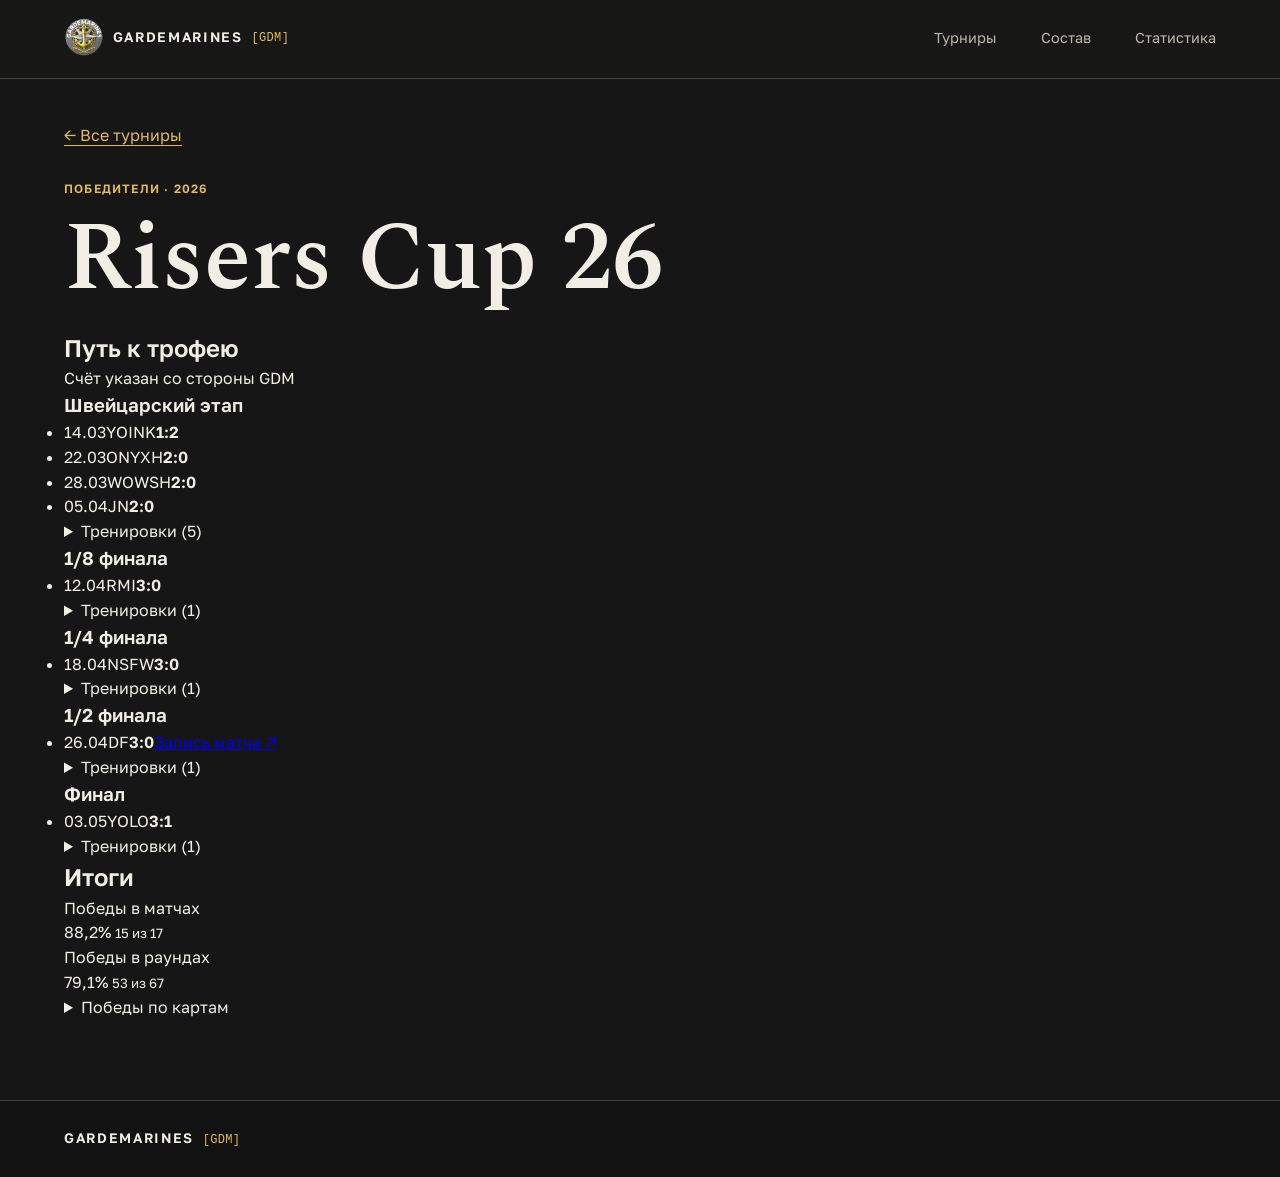
==== commit e4760a0c: "Представить путь к трофею по этапам" ====
--- a/archive.html
+++ b/archive.html
@@ -13,7 +13,6 @@
   <link rel="canonical" href="https://gardemarines.ru/archive.html">
   <link rel="icon" type="image/png" href="logo.png">
   <link rel="stylesheet" href="site.css">
-  <link rel="stylesheet" href="https://cdnjs.cloudflare.com/ajax/libs/font-awesome/6.5.0/css/all.min.css">
 </head>
 <body class="fleet-site">
 <a class="skip-link" href="#main">К содержанию</a>
@@ -25,234 +24,26 @@
 <a class="text-link back-link" href="index.html#tournaments">← Все турниры</a>
 <div class="event-pages">
 <article class="event-page" id="risers-cup-26">
-  <p class="eyebrow">март 2026</p>
-  <h1>Risers Cup 26</h1>
-  <dl class="event-result"><dt>Результат</dt><dd>1 место</dd></dl>
-  
-    <section class="block archive-detail" aria-label="Матчи и карты Risers Cup 26">
-    
-    
-
-    <div class="season-metrics">
-      <div class="sm-group">
-        <div class="sm-item">
-          <div class="sm-val">88.2<span class="sm-pct">%</span></div>
-          <div class="sm-label">Матчи</div>
-          <div class="sm-sub">15W · 2L</div>
-        </div>
-        <div class="sm-divider"></div>
-        <div class="sm-item">
-          <div class="sm-val">79.1<span class="sm-pct">%</span></div>
-          <div class="sm-label">Раунды (Карты)</div>
-          <div class="sm-sub">53W · 14L</div>
-        </div>
-      </div>
-
-      <div class="sm-maps">
-        <div class="sm-maps-title">Карты</div>
-        <div class="sm-map-row"><div class="sm-map-name">Ловушка</div><div class="sm-map-bar"><div class="sm-map-fill" style="width:100%"></div></div><div class="sm-map-val">100%</div></div>
-        <div class="sm-map-row"><div class="sm-map-name">Контрудар</div><div class="sm-map-bar"><div class="sm-map-fill" style="width:100%"></div></div><div class="sm-map-val">100%</div></div>
-        <div class="sm-map-row"><div class="sm-map-name">Спящий гигант</div><div class="sm-map-bar"><div class="sm-map-fill" style="width:87.5%"></div></div><div class="sm-map-val">88%</div></div>
-        <div class="sm-map-row"><div class="sm-map-name">Северные воды</div><div class="sm-map-bar"><div class="sm-map-fill" style="width:82.4%"></div></div><div class="sm-map-val">82%</div></div>
-        <div class="sm-map-row"><div class="sm-map-name">Линия разлома</div><div class="sm-map-bar"><div class="sm-map-fill" style="width:80%"></div></div><div class="sm-map-val">80%</div></div>
-        <div class="sm-map-row"><div class="sm-map-name">Горная цепь</div><div class="sm-map-bar"><div class="sm-map-fill" style="width:71.4%"></div></div><div class="sm-map-val">71%</div></div>
-        <div class="sm-map-row sm-map-weak"><div class="sm-map-name">Два брата</div><div class="sm-map-bar"><div class="sm-map-fill weak" style="width:33.3%"></div></div><div class="sm-map-val">33%</div></div>
-      </div>
-    </div>
-
-    <div class="section-tag" style="margin-bottom:1.5rem;margin-top:0.5rem;">Путь к трофею</div>
-    <div class="tl-header-labels">
-      <div class="tl-header-l">Scrim<br><span>Тренировки</span></div>
-      <div class="tl-header-mid"></div>
-      <div class="tl-header-r">RC26<br><span>Турнирные</span></div>
-    </div>
-    <div class="timeline-wrap">
-
-      <div class="timeline-stage">
-        <div class="tl-row tl-header-row">
-          <div class="tl-col-left"></div>
-          <div class="tl-spine-node"><div class="tl-dot"></div><div class="tl-label">Швейцарка</div></div>
-          <div class="tl-col-right"></div>
-        </div>
-        <div class="tl-row">
-          <div class="tl-col-left"><div class="tl-card scrim win">
-              <div class="tl-card-date">28.02</div>
-              <div class="tl-card-match"><span class="tl-us">GDM</span><span class="tl-score-mid">4:2</span><span class="tl-them">NSFW</span></div>
-            </div></div>
-          <div class="tl-spine-seg"></div>
-          <div class="tl-col-right"><div class="tl-empty-cell"></div></div>
-        </div>
-        <div class="tl-row">
-          <div class="tl-col-left"><div class="tl-card scrim win">
-              <div class="tl-card-date">11.03</div>
-              <div class="tl-card-match"><span class="tl-us">GDM</span><span class="tl-score-mid">6:0</span><span class="tl-them">AZD</span></div>
-            </div></div>
-          <div class="tl-spine-seg"></div>
-          <div class="tl-col-right"><div class="tl-empty-cell"></div></div>
-        </div>
-        <div class="tl-row">
-          <div class="tl-col-left"><div class="tl-empty-cell"></div></div>
-          <div class="tl-spine-seg"></div>
-          <div class="tl-col-right"><div class="tl-card rc loss">
-              <div class="tl-card-date">14.03</div>
-              <div class="tl-card-match"><span class="tl-us">GDM</span><span class="tl-score-mid">1:2</span><span class="tl-them">YOINK</span></div>
-            </div></div>
-        </div>
-        <div class="tl-row">
-          <div class="tl-col-left"><div class="tl-card scrim win">
-              <div class="tl-card-date">16.03</div>
-              <div class="tl-card-match"><span class="tl-them">BEREG</span><span class="tl-score-mid">0:5</span><span class="tl-us">GDM</span></div>
-            </div></div>
-          <div class="tl-spine-seg"></div>
-          <div class="tl-col-right"><div class="tl-empty-cell"></div></div>
-        </div>
-        <div class="tl-row">
-          <div class="tl-col-left"><div class="tl-card scrim loss">
-              <div class="tl-card-date">19.03</div>
-              <div class="tl-card-match"><span class="tl-them">JN</span><span class="tl-score-mid">5:1</span><span class="tl-us">GDM</span></div>
-            </div></div>
-          <div class="tl-spine-seg"></div>
-          <div class="tl-col-right"><div class="tl-empty-cell"></div></div>
-        </div>
-        <div class="tl-row">
-          <div class="tl-col-left"><div class="tl-empty-cell"></div></div>
-          <div class="tl-spine-seg"></div>
-          <div class="tl-col-right"><div class="tl-card rc win">
-              <div class="tl-card-date">22.03</div>
-              <div class="tl-card-match"><span class="tl-them">ONYXH</span><span class="tl-score-mid">0:2</span><span class="tl-us">GDM</span></div>
-            </div></div>
-        </div>
-        <div class="tl-row">
-          <div class="tl-col-left"><div class="tl-empty-cell"></div></div>
-          <div class="tl-spine-seg"></div>
-          <div class="tl-col-right"><div class="tl-card rc win">
-              <div class="tl-card-date">28.03</div>
-              <div class="tl-card-match"><span class="tl-us">GDM</span><span class="tl-score-mid">2:0</span><span class="tl-them">WOWSH</span></div>
-            </div></div>
-        </div>
-        <div class="tl-row">
-          <div class="tl-col-left"><div class="tl-card scrim win">
-              <div class="tl-card-date">04.04</div>
-              <div class="tl-card-match"><span class="tl-them">YOLO</span><span class="tl-score-mid">0:4</span><span class="tl-us">GDM</span></div>
-            </div></div>
-          <div class="tl-spine-seg"></div>
-          <div class="tl-col-right"><div class="tl-empty-cell"></div></div>
-        </div>
-        <div class="tl-row">
-          <div class="tl-col-left"><div class="tl-empty-cell"></div></div>
-          <div class="tl-spine-seg"></div>
-          <div class="tl-col-right"><div class="tl-card rc win">
-              <div class="tl-card-date">05.04</div>
-              <div class="tl-card-match"><span class="tl-them">JN</span><span class="tl-score-mid">0:2</span><span class="tl-us">GDM</span></div>
-            </div></div>
-        </div>
-      </div>
-
-      <div class="timeline-stage">
-        <div class="tl-row tl-header-row">
-          <div class="tl-col-left"></div>
-          <div class="tl-spine-node"><div class="tl-dot"></div><div class="tl-label">1/8 Финала</div></div>
-          <div class="tl-col-right"></div>
-        </div>
-        <div class="tl-row">
-          <div class="tl-col-left"><div class="tl-card scrim win">
-              <div class="tl-card-date">11.04</div>
-              <div class="tl-card-match"><span class="tl-us">GDM</span><span class="tl-score-mid">4:1</span><span class="tl-them">RETRO</span></div>
-            </div></div>
-          <div class="tl-spine-seg"></div>
-          <div class="tl-col-right"><div class="tl-empty-cell"></div></div>
-        </div>
-        <div class="tl-row">
-          <div class="tl-col-left"><div class="tl-empty-cell"></div></div>
-          <div class="tl-spine-seg"></div>
-          <div class="tl-col-right"><div class="tl-card rc win">
-              <div class="tl-card-date">12.04</div>
-              <div class="tl-card-match"><span class="tl-us">GDM</span><span class="tl-score-mid">3:0</span><span class="tl-them">RMI</span></div>
-            </div></div>
-        </div>
-      </div>
-
-      <div class="timeline-stage">
-        <div class="tl-row tl-header-row">
-          <div class="tl-col-left"></div>
-          <div class="tl-spine-node"><div class="tl-dot"></div><div class="tl-label">1/4 Финала</div></div>
-          <div class="tl-col-right"></div>
-        </div>
-        <div class="tl-row">
-          <div class="tl-col-left"><div class="tl-card scrim win">
-              <div class="tl-card-date">16.04</div>
-              <div class="tl-card-match"><span class="tl-us">GDM</span><span class="tl-score-mid">3:2</span><span class="tl-them">BETEP</span></div>
-            </div></div>
-          <div class="tl-spine-seg"></div>
-          <div class="tl-col-right"><div class="tl-empty-cell"></div></div>
-        </div>
-        <div class="tl-row">
-          <div class="tl-col-left"><div class="tl-empty-cell"></div></div>
-          <div class="tl-spine-seg"></div>
-          <div class="tl-col-right"><div class="tl-card rc win">
-              <div class="tl-card-date">18.04</div>
-              <div class="tl-card-match"><span class="tl-us">GDM</span><span class="tl-score-mid">3:0</span><span class="tl-them">NSFW</span></div>
-            </div></div>
-        </div>
-      </div>
-
-      <div class="timeline-stage">
-        <div class="tl-row tl-header-row">
-          <div class="tl-col-left"></div>
-          <div class="tl-spine-node"><div class="tl-dot"></div><div class="tl-label">1/2 Финала</div></div>
-          <div class="tl-col-right"></div>
-        </div>
-        <div class="tl-row">
-          <div class="tl-col-left"><div class="tl-card scrim win">
-              <div class="tl-card-date">23.04</div>
-              <div class="tl-card-match"><span class="tl-them">BETEP</span><span class="tl-score-mid">1:4</span><span class="tl-us">GDM</span></div>
-            </div></div>
-          <div class="tl-spine-seg"></div>
-          <div class="tl-col-right"><div class="tl-empty-cell"></div></div>
-        </div>
-        <div class="tl-row">
-          <div class="tl-col-left"><div class="tl-empty-cell"></div></div>
-          <div class="tl-spine-seg"></div>
-          <div class="tl-col-right"><div class="tl-card rc win">
-              <a class="tl-stream" href="https://www.youtube.com/live/Kc13V0z3BJg?si=7RxCL_5yIm86o_SL" target="_blank" rel="noopener noreferrer" title="Смотреть трансляцию">REC</a>
-              <div class="tl-card-date">26.04</div>
-              <div class="tl-card-match"><span class="tl-them">DF</span><span class="tl-score-mid">0:3</span><span class="tl-us">GDM</span></div>
-            </div></div>
-        </div>
-      </div>
-
-      <div class="timeline-stage">
-        <div class="tl-row tl-header-row">
-          <div class="tl-col-left"></div>
-          <div class="tl-spine-node"><div class="tl-dot"></div><div class="tl-label">Финал</div></div>
-          <div class="tl-col-right"></div>
-        </div>
-        <div class="tl-row">
-          <div class="tl-col-left"><div class="tl-card scrim win">
-              <div class="tl-card-date">30.04</div>
-              <div class="tl-card-match"><span class="tl-them">LBF1</span><span class="tl-score-mid">0:3</span><span class="tl-us">GDM</span></div>
-            </div></div>
-          <div class="tl-spine-seg"></div>
-          <div class="tl-col-right"><div class="tl-empty-cell"></div></div>
-        </div>
-        <div class="tl-row">
-          <div class="tl-col-left"><div class="tl-empty-cell"></div></div>
-          <div class="tl-spine-seg"></div>
-          <div class="tl-col-right"><div class="tl-card rc win">
-              <div class="tl-card-date">03.05</div>
-              <div class="tl-card-match"><span class="tl-them">YOLO</span><span class="tl-score-mid">1:3</span><span class="tl-us">GDM</span></div>
-            </div></div>
-        </div>
-      </div>
-
-      <div class="tl-trophy-wrap">
-        <div class="tl-trophy-line"></div>
-        <i class="fa-solid fa-trophy tl-cup-icon"></i>
-        <div class="tl-cup-label">RISERS CUP 26</div>
-      </div>
-    </div>
-
-  </section>
+  <header class="cup-heading"><p class="eyebrow">Победители · 2026</p><h1>Risers Cup 26</h1></header>
+<div class="cup-layout"><div class="cup-road"><h2>Путь к трофею</h2><p class="score-key">Счёт указан со стороны GDM</p><section class="cup-stage"><h3>Швейцарский этап</h3><div><ul class="match-lines"><li><time>14.03</time><span>YOINK</span><strong aria-label="Счёт GDM">1:2</strong></li>
+<li><time>22.03</time><span>ONYXH</span><strong aria-label="Счёт GDM">2:0</strong></li>
+<li><time>28.03</time><span>WOWSH</span><strong aria-label="Счёт GDM">2:0</strong></li>
+<li><time>05.04</time><span>JN</span><strong aria-label="Счёт GDM">2:0</strong></li></ul><details><summary>Тренировки (5)</summary><ul class="match-lines"><li><time>28.02</time><span>NSFW</span><strong aria-label="Счёт GDM">4:2</strong></li>
+<li><time>11.03</time><span>AZD</span><strong aria-label="Счёт GDM">6:0</strong></li>
+<li><time>16.03</time><span>BEREG</span><strong aria-label="Счёт GDM">5:0</strong></li>
+<li><time>19.03</time><span>JN</span><strong aria-label="Счёт GDM">1:5</strong></li>
+<li><time>04.04</time><span>YOLO</span><strong aria-label="Счёт GDM">4:0</strong></li></ul></details></div></section>
+<section class="cup-stage"><h3>1/8 финала</h3><div><ul class="match-lines"><li><time>12.04</time><span>RMI</span><strong aria-label="Счёт GDM">3:0</strong></li></ul><details><summary>Тренировки (1)</summary><ul class="match-lines"><li><time>11.04</time><span>RETRO</span><strong aria-label="Счёт GDM">4:1</strong></li></ul></details></div></section>
+<section class="cup-stage"><h3>1/4 финала</h3><div><ul class="match-lines"><li><time>18.04</time><span>NSFW</span><strong aria-label="Счёт GDM">3:0</strong></li></ul><details><summary>Тренировки (1)</summary><ul class="match-lines"><li><time>16.04</time><span>BETEP</span><strong aria-label="Счёт GDM">3:2</strong></li></ul></details></div></section>
+<section class="cup-stage"><h3>1/2 финала</h3><div><ul class="match-lines"><li><time>26.04</time><span>DF</span><strong aria-label="Счёт GDM">3:0</strong><a class="record" href="https://www.youtube.com/live/Kc13V0z3BJg?si=7RxCL_5yIm86o_SL">Запись матча ↗</a></li></ul><details><summary>Тренировки (1)</summary><ul class="match-lines"><li><time>23.04</time><span>BETEP</span><strong aria-label="Счёт GDM">4:1</strong></li></ul></details></div></section>
+<section class="cup-stage"><h3>Финал</h3><div><ul class="match-lines"><li><time>03.05</time><span>YOLO</span><strong aria-label="Счёт GDM">3:1</strong></li></ul><details><summary>Тренировки (1)</summary><ul class="match-lines"><li><time>30.04</time><span>LBF1</span><strong aria-label="Счёт GDM">3:0</strong></li></ul></details></div></section></div>
+<aside class="cup-summary"><h2>Итоги</h2><dl><dt>Победы в матчах</dt><dd>88,2% <small>15 из 17</small></dd><dt>Победы в раундах</dt><dd>79,1% <small>53 из 67</small></dd></dl><details><summary>Победы по картам</summary><ul><li>Ловушка <strong>100%</strong></li>
+<li>Контрудар <strong>100%</strong></li>
+<li>Спящий гигант <strong>88%</strong></li>
+<li>Северные воды <strong>82%</strong></li>
+<li>Линия разлома <strong>80%</strong></li>
+<li>Горная цепь <strong>71%</strong></li>
+<li>Два брата <strong>33%</strong></li></ul></details></aside></div>
 </article>
 <article class="event-page" id="ocean-cup-5">
   <p class="eyebrow">сентябрь 2025</p>
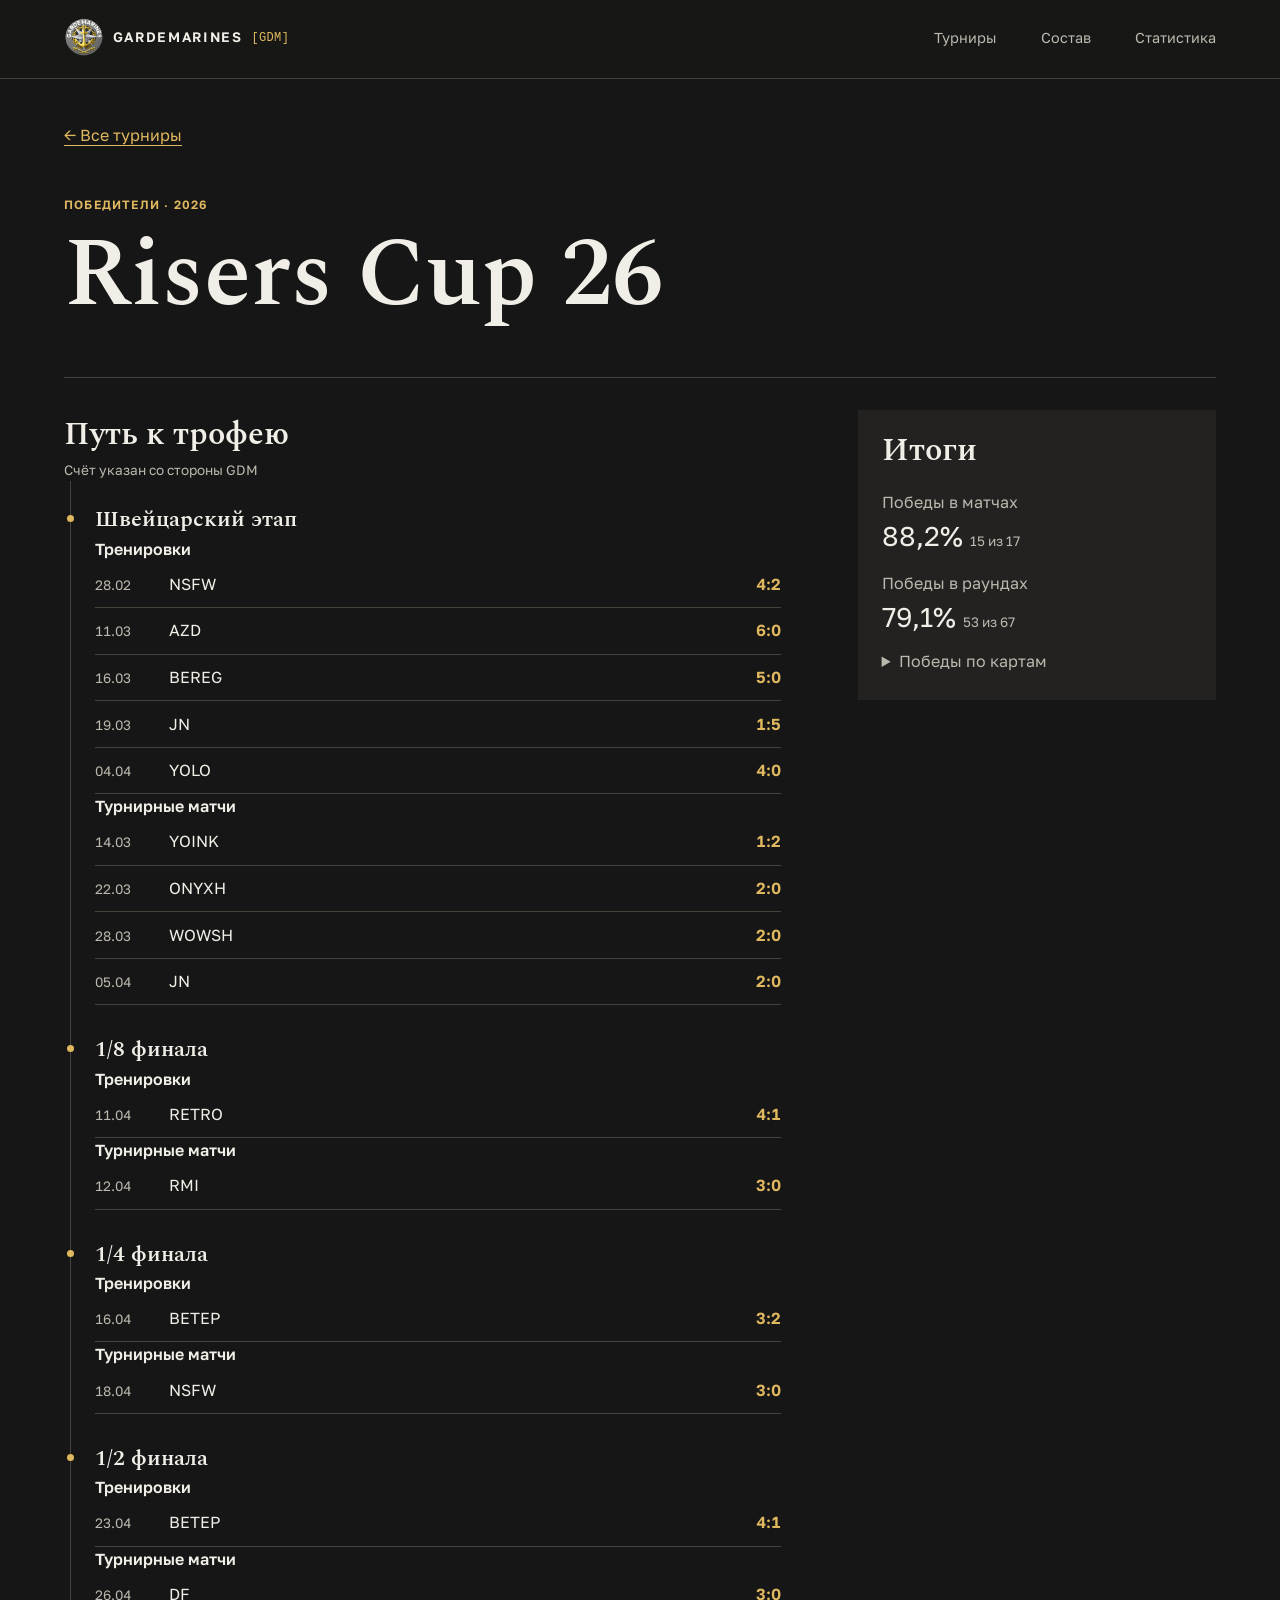
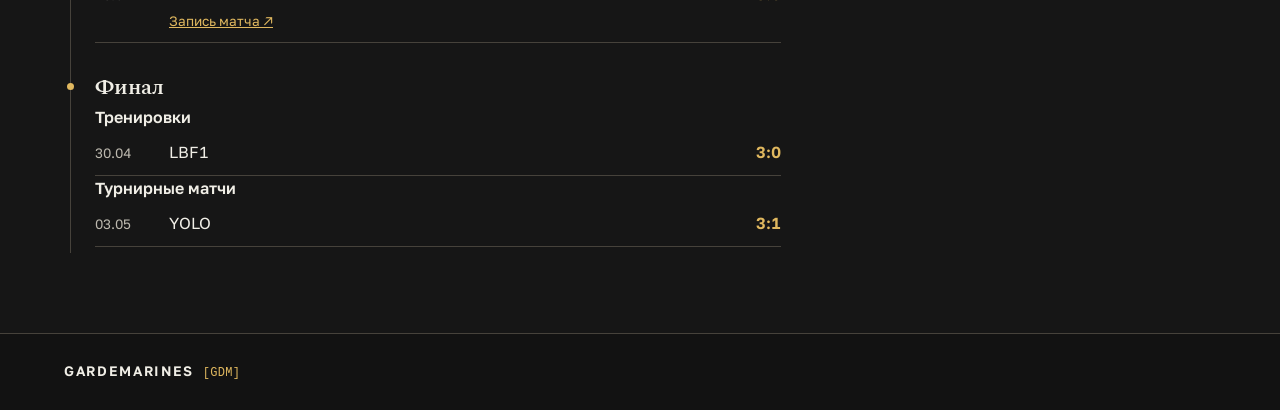
==== commit b8a3124c: "Показать обе ветви истории игр на каждом этапе" ====
--- a/archive.html
+++ b/archive.html
@@ -25,18 +25,18 @@
 <div class="event-pages">
 <article class="event-page" id="risers-cup-26">
   <header class="cup-heading"><p class="eyebrow">Победители · 2026</p><h1>Risers Cup 26</h1></header>
-<div class="cup-layout"><div class="cup-road"><h2>Путь к трофею</h2><p class="score-key">Счёт указан со стороны GDM</p><section class="cup-stage"><h3>Швейцарский этап</h3><div><ul class="match-lines"><li><time>14.03</time><span>YOINK</span><strong aria-label="Счёт GDM">1:2</strong></li>
-<li><time>22.03</time><span>ONYXH</span><strong aria-label="Счёт GDM">2:0</strong></li>
-<li><time>28.03</time><span>WOWSH</span><strong aria-label="Счёт GDM">2:0</strong></li>
-<li><time>05.04</time><span>JN</span><strong aria-label="Счёт GDM">2:0</strong></li></ul><details><summary>Тренировки (5)</summary><ul class="match-lines"><li><time>28.02</time><span>NSFW</span><strong aria-label="Счёт GDM">4:2</strong></li>
+<div class="cup-layout"><div class="cup-road"><h2>Путь к трофею</h2><p class="score-key">Счёт указан со стороны GDM</p><section class="cup-stage"><h3>Швейцарский этап</h3><div class="stage-fork"><div><h4>Тренировки</h4><ul class="match-lines"><li><time>28.02</time><span>NSFW</span><strong aria-label="Счёт GDM">4:2</strong></li>
 <li><time>11.03</time><span>AZD</span><strong aria-label="Счёт GDM">6:0</strong></li>
 <li><time>16.03</time><span>BEREG</span><strong aria-label="Счёт GDM">5:0</strong></li>
 <li><time>19.03</time><span>JN</span><strong aria-label="Счёт GDM">1:5</strong></li>
-<li><time>04.04</time><span>YOLO</span><strong aria-label="Счёт GDM">4:0</strong></li></ul></details></div></section>
-<section class="cup-stage"><h3>1/8 финала</h3><div><ul class="match-lines"><li><time>12.04</time><span>RMI</span><strong aria-label="Счёт GDM">3:0</strong></li></ul><details><summary>Тренировки (1)</summary><ul class="match-lines"><li><time>11.04</time><span>RETRO</span><strong aria-label="Счёт GDM">4:1</strong></li></ul></details></div></section>
-<section class="cup-stage"><h3>1/4 финала</h3><div><ul class="match-lines"><li><time>18.04</time><span>NSFW</span><strong aria-label="Счёт GDM">3:0</strong></li></ul><details><summary>Тренировки (1)</summary><ul class="match-lines"><li><time>16.04</time><span>BETEP</span><strong aria-label="Счёт GDM">3:2</strong></li></ul></details></div></section>
-<section class="cup-stage"><h3>1/2 финала</h3><div><ul class="match-lines"><li><time>26.04</time><span>DF</span><strong aria-label="Счёт GDM">3:0</strong><a class="record" href="https://www.youtube.com/live/Kc13V0z3BJg?si=7RxCL_5yIm86o_SL">Запись матча ↗</a></li></ul><details><summary>Тренировки (1)</summary><ul class="match-lines"><li><time>23.04</time><span>BETEP</span><strong aria-label="Счёт GDM">4:1</strong></li></ul></details></div></section>
-<section class="cup-stage"><h3>Финал</h3><div><ul class="match-lines"><li><time>03.05</time><span>YOLO</span><strong aria-label="Счёт GDM">3:1</strong></li></ul><details><summary>Тренировки (1)</summary><ul class="match-lines"><li><time>30.04</time><span>LBF1</span><strong aria-label="Счёт GDM">3:0</strong></li></ul></details></div></section></div>
+<li><time>04.04</time><span>YOLO</span><strong aria-label="Счёт GDM">4:0</strong></li></ul></div><div><h4>Турнирные матчи</h4><ul class="match-lines"><li><time>14.03</time><span>YOINK</span><strong aria-label="Счёт GDM">1:2</strong></li>
+<li><time>22.03</time><span>ONYXH</span><strong aria-label="Счёт GDM">2:0</strong></li>
+<li><time>28.03</time><span>WOWSH</span><strong aria-label="Счёт GDM">2:0</strong></li>
+<li><time>05.04</time><span>JN</span><strong aria-label="Счёт GDM">2:0</strong></li></ul></div></div></section>
+<section class="cup-stage"><h3>1/8 финала</h3><div class="stage-fork"><div><h4>Тренировки</h4><ul class="match-lines"><li><time>11.04</time><span>RETRO</span><strong aria-label="Счёт GDM">4:1</strong></li></ul></div><div><h4>Турнирные матчи</h4><ul class="match-lines"><li><time>12.04</time><span>RMI</span><strong aria-label="Счёт GDM">3:0</strong></li></ul></div></div></section>
+<section class="cup-stage"><h3>1/4 финала</h3><div class="stage-fork"><div><h4>Тренировки</h4><ul class="match-lines"><li><time>16.04</time><span>BETEP</span><strong aria-label="Счёт GDM">3:2</strong></li></ul></div><div><h4>Турнирные матчи</h4><ul class="match-lines"><li><time>18.04</time><span>NSFW</span><strong aria-label="Счёт GDM">3:0</strong></li></ul></div></div></section>
+<section class="cup-stage"><h3>1/2 финала</h3><div class="stage-fork"><div><h4>Тренировки</h4><ul class="match-lines"><li><time>23.04</time><span>BETEP</span><strong aria-label="Счёт GDM">4:1</strong></li></ul></div><div><h4>Турнирные матчи</h4><ul class="match-lines"><li><time>26.04</time><span>DF</span><strong aria-label="Счёт GDM">3:0</strong><a class="record" href="https://www.youtube.com/live/Kc13V0z3BJg?si=7RxCL_5yIm86o_SL">Запись матча ↗</a></li></ul></div></div></section>
+<section class="cup-stage"><h3>Финал</h3><div class="stage-fork"><div><h4>Тренировки</h4><ul class="match-lines"><li><time>30.04</time><span>LBF1</span><strong aria-label="Счёт GDM">3:0</strong></li></ul></div><div><h4>Турнирные матчи</h4><ul class="match-lines"><li><time>03.05</time><span>YOLO</span><strong aria-label="Счёт GDM">3:1</strong></li></ul></div></div></section></div>
 <aside class="cup-summary"><h2>Итоги</h2><dl><dt>Победы в матчах</dt><dd>88,2% <small>15 из 17</small></dd><dt>Победы в раундах</dt><dd>79,1% <small>53 из 67</small></dd></dl><details><summary>Победы по картам</summary><ul><li>Ловушка <strong>100%</strong></li>
 <li>Контрудар <strong>100%</strong></li>
 <li>Спящий гигант <strong>88%</strong></li>
--- a/site.css
+++ b/site.css
@@ -19,480 +19,6 @@
   * { margin: 0; padding: 0; box-sizing: border-box; }
   html { scroll-behavior: smooth; }
 
-  .vroad-title {
-    font-family:'IBM Plex Mono',monospace; font-size:0.72rem;
-    color:var(--gold); letter-spacing:0.25em; text-transform:uppercase;
-    margin-bottom:2rem; display:inline-flex; align-items:center; gap:1rem;
-  }
-  .vroad-title::before,.vroad-title::after { content:''; width:30px; height:1px; background:var(--gold); }
-
-  .vroad {
-    display:grid;
-    grid-template-columns: 1fr 48px 1fr;
-    gap:0;
-    position:relative;
-    max-width:700px;
-    margin:0 auto 2rem;
-  }
-
-  .vroad-line {
-    position:relative;
-    display:flex; flex-direction:column; align-items:center;
-  }
-  .vroad-line::before {
-    content:'';
-    position:absolute;
-    top:0; bottom:0; left:50%;
-    width:3px;
-    background: linear-gradient(180deg,
-      transparent,
-      var(--gold-base) 3%,
-      var(--gold-bright) 50%,
-      var(--gold-base) 97%,
-      transparent
-    );
-    box-shadow: 0 0 12px rgba(212,168,73,0.35);
-    transform:translateX(-50%);
-  }
-
-  .vroad-node {
-    width:12px; height:12px; border-radius:50%; z-index:2; flex-shrink:0;
-    background: linear-gradient(180deg, var(--gold-shine), var(--gold-base));
-    border:2px solid var(--gold-bright);
-    box-shadow:0 0 8px rgba(212,168,73,0.6);
-    margin:0 auto;
-  }
-  .vroad-node.dim {
-    background:var(--steel-mid);
-    border-color:var(--steel-edge);
-    box-shadow:none;
-  }
-
-  .vroad-stage-name {
-    font-family:'Cinzel',serif; font-weight:700; font-size:0.68rem;
-    color:var(--gold); letter-spacing:0.1em; white-space:nowrap;
-    text-align:center; margin:0.3rem 0;
-  }
-  .vroad-node.dim + .vroad-stage-name { color:var(--text-dim); }
-
-  .vroad-row {
-    display:contents;
-  }
-
-  .vroad-col-rc { 
-    display:flex; flex-direction:column; gap:4px;
-    padding:0.6rem 0 0.6rem 0.8rem;
-    justify-content:center;
-  }
-  .vroad-col-scrim { 
-    display:flex; flex-direction:column; gap:4px;
-    padding:0.6rem 0.8rem 0.6rem 0;
-    justify-content:center;
-    align-items:flex-end;
-  }
-
-  .vm {
-    font-family:'IBM Plex Mono',monospace; font-size:0.68rem;
-    padding:0.25rem 0.5rem;
-    display:flex; gap:0.5rem; align-items:center;
-    background:var(--steel-mid);
-    white-space:nowrap;
-    border-left:2px solid var(--gold);
-    position:relative;
-  }
-  .vroad-col-scrim .vm {
-    border-left:none;
-    border-right:2px solid rgba(212,168,73,0.4);
-    flex-direction:row-reverse;
-    opacity:0.78;
-  }
-  .vm.loss { border-left-color:#b8473a; }
-  .vm.loss .vm-score { color:#d96250; }
-  .vroad-col-scrim .vm.loss { border-right-color:#b8473a; border-left:none; }
-  .vm.dim { border-left-color:var(--steel-edge); border-style:dashed; opacity:0.55; }
-
-  .vm::after {
-    content:''; position:absolute;
-    right:-9px; top:50%;
-    width:9px; height:1px;
-    background:var(--gold-base);
-    opacity:0.5;
-  }
-  .vroad-col-scrim .vm::after {
-    left:-9px; right:auto;
-  }
-  .vm.dim::after { background:var(--steel-edge); }
-
-  .vm-opp { color:var(--text); }
-  .vm-score { color:var(--gold-bright); font-weight:700; flex-shrink:0; }
-
-  .vroad-trophy {
-    text-align:center; font-size:2.5rem;
-    padding:1rem 0 0.5rem;
-    filter:drop-shadow(0 0 12px rgba(212,168,73,0.5));
-    animation:trophyGlow 3s ease-in-out infinite;
-    grid-column:1/-1;
-  }
-  @keyframes trophyGlow {
-    0%,100%{filter:drop-shadow(0 0 8px rgba(212,168,73,0.4));}
-    50%{filter:drop-shadow(0 0 20px rgba(212,168,73,0.8));}
-  }
-
-  .vroad-legend {
-    display:flex; gap:1.5rem; flex-wrap:wrap; justify-content:center;
-    font-family:'IBM Plex Mono',monospace; font-size:0.63rem; color:var(--text-dim);
-    max-width:700px; margin:0 auto;
-    padding-top:1rem; border-top:1px solid var(--line);
-  }
-  .vroad-legend span { display:flex; align-items:center; gap:0.5rem; }
-  .vl-bar { display:inline-block; width:12px; height:2px; }
-  .vl-bar.gold { background:var(--gold); }
-  .vl-bar.dim  { background:var(--steel-edge); }
-  .vl-bar.red  { background:#b8473a; }
-
-  @media(max-width:600px){
-    .vroad { grid-template-columns:1fr 36px 1fr; }
-    .vm { font-size:0.6rem; padding:0.2rem 0.35rem; }
-  }
-
-  .timeline-wrap {
-    max-width: 680px;
-    margin: 2rem auto 0;
-    padding: 0 1rem;
-    position: relative;
-  }
-
-  .timeline-wrap::before {
-    content: '';
-    position: absolute;
-    top: 20px; bottom: 50px;
-    left: 50%;
-    width: 3px;
-    transform: translateX(-50%);
-    background: linear-gradient(180deg, var(--gold-bright), var(--gold-base) 85%, transparent);
-    box-shadow: 0 0 12px rgba(212,168,73,0.35);
-    z-index: 0;
-  }
-
-  .timeline-stage { margin-bottom: 1rem; }
-  .timeline-stage.dim .tl-label { color: var(--text-dim); }
-
-  .tl-row {
-    display: grid;
-    grid-template-columns: 1fr 50px 1fr;
-    align-items: center;
-    min-height: 36px;
-    position: relative;
-    z-index: 1;
-  }
-
-  .tl-header-row { min-height: 72px; }
-
-  .tl-spine-node {
-    display: flex; flex-direction: column; align-items: center;
-    position: relative; z-index: 2;
-  }
-
-  .tl-spine-seg {
-    position: relative; z-index: 0;
-  }
-
-  .tl-dot {
-    width: 14px; height: 14px; border-radius: 50%;
-    background: linear-gradient(180deg, var(--gold-shine), var(--gold-base));
-    border: 2px solid var(--gold-bright);
-    box-shadow: 0 0 10px rgba(212,168,73,0.6);
-    flex-shrink: 0;
-  }
-  .tl-dot.dim {
-    background: var(--steel-mid); border-color: var(--steel-edge); box-shadow: none;
-  }
-
-  .tl-label {
-    font-family: 'Cinzel', serif; font-weight: 700;
-    font-size: 0.72rem; color: var(--gold); letter-spacing: 0.12em;
-    text-align: center; margin-top: 0.2rem; white-space: nowrap;
-  }
-
-  .tl-col-left  { display: flex; justify-content: flex-end; padding-right: 6px; overflow: visible; }
-  .tl-col-right { display: flex; justify-content: flex-start; padding-left: 6px; overflow: visible; }
-  .tl-empty-cell { height: 32px; }
-
-
-  .tl-card.scrim.win  { border-right: 2px solid var(--gold); }
-  .tl-card.scrim.loss { border-right: 2px solid #b8473a; color: #d96250; }
-  .tl-card.scrim.dim  { border-right: 2px dashed var(--steel-edge); opacity: 0.6; }
-  .tl-card.rc.win     { border-left: 2px solid var(--gold); }
-  .tl-card.rc.loss    { border-left: 2px solid #b8473a; color: #d96250; }
-  .tl-card.rc.dim     { border-left: 2px dashed var(--steel-edge); opacity: 0.6; }
-
-  .tl-score { color: var(--gold-bright); font-weight: 700; }
-  .tl-card.loss .tl-score { color: #d96250; }
-  .tl-card.dim  .tl-score { color: var(--text-dim); }
-  .tl-date  { color: var(--text-dim); font-size: 0.58rem; }
-
-  .tl-tick {
-    width: 8px; height: 1px;
-    background: var(--gold-base); opacity: 0.5; flex-shrink: 0;
-  }
-
-  .tl-trophy {
-    text-align: center; font-size: 2.2rem; padding: 0.5rem 0 0;
-    position: relative; z-index: 2;
-    animation: trophyGlow 3s ease-in-out infinite;
-  }
-  @keyframes trophyGlow {
-    0%,100% { filter: drop-shadow(0 0 6px rgba(212,168,73,0.4)); }
-    50%      { filter: drop-shadow(0 0 18px rgba(212,168,73,0.9)); }
-  }
-
-  @media(max-width:600px){
-    .tl-date { display: none; }
-    .tl-card { font-size: 0.6rem; position: relative; overflow: visible; }
-    .timeline-wrap { padding: 0; }
-  }
-
-  .tl-cup-icon {
-    font-size: 2.4rem;
-    background: linear-gradient(180deg, var(--gold-shine) 0%, var(--gold) 50%, var(--gold-base) 100%);
-    -webkit-background-clip: text;
-    background-clip: text;
-    -webkit-text-fill-color: transparent;
-    filter: drop-shadow(0 0 10px rgba(212,168,73,0.55));
-    animation: trophyGlow 4s ease-in-out infinite;
-    margin: 0.5rem 0 0.2rem;
-    display: block;
-  }
-
-  .season-metrics {
-    display: grid;
-    grid-template-columns: auto 1fr;
-    gap: 2rem;
-    background: linear-gradient(180deg, var(--steel-mid), var(--steel-dark));
-    border: 1px solid var(--steel-edge);
-    padding: 2rem;
-    margin-bottom: 2.5rem;
-    position: relative;
-  }
-  .season-metrics::before {
-    content:''; position:absolute; top:0; left:0; right:0; height:2px;
-    background: linear-gradient(90deg, transparent, var(--gold), transparent);
-  }
-  .sm-group { display:flex; align-items:center; gap:1.5rem; padding-right:2rem; border-right:1px solid var(--line); }
-  .sm-item { text-align:center; }
-  .sm-val { font-family:'Cinzel',serif; font-weight:900; font-size:3rem; line-height:1; background:linear-gradient(180deg,var(--gold-shine) 0%,var(--gold) 50%,var(--gold-base) 100%); -webkit-background-clip:text; background-clip:text; -webkit-text-fill-color:transparent; }
-  .sm-pct { font-size:1.5rem; }
-  .sm-label { font-family:'Cinzel',serif; font-size:0.75rem; letter-spacing:0.2em; color:var(--text); margin:0.3rem 0 0.2rem; text-transform:uppercase; }
-  .sm-sub { font-family:'IBM Plex Mono',monospace; font-size:0.68rem; color:var(--text-dim); }
-  .sm-divider { width:1px; height:60px; background:var(--line); }
-  .sm-maps { flex:1; }
-  .sm-maps-title { font-family:'IBM Plex Mono',monospace; font-size:0.65rem; color:var(--gold); letter-spacing:0.25em; text-transform:uppercase; margin-bottom:0.7rem; }
-  .sm-map-row { display:grid; grid-template-columns:130px 1fr 42px; align-items:center; gap:0.5rem; margin-bottom:0.35rem; }
-  .sm-map-name { font-family:'IBM Plex Mono',monospace; font-size:0.65rem; color:var(--text-dim); white-space:nowrap; }
-  .sm-map-bar { height:4px; background:var(--steel-light); border-radius:2px; overflow:hidden; }
-  .sm-map-fill { height:100%; background:linear-gradient(90deg,var(--gold-base),var(--gold-bright)); border-radius:2px; }
-  .sm-map-fill.weak { background:linear-gradient(90deg,#7a2020,#d96250); }
-  .sm-map-val { font-family:'IBM Plex Mono',monospace; font-size:0.65rem; color:var(--gold-bright); text-align:right; }
-  .sm-map-weak .sm-map-val { color:#d96250; }
-  @media(max-width:900px){
-    .season-metrics { grid-template-columns: 1fr; gap: 0; }
-    .sm-group {
-      border-right: none;
-      padding-right: 0;
-      border-bottom: 1px solid var(--line);
-      padding-bottom: 1.5rem;
-      justify-content: center;
-      gap: 2rem;
-    }
-    .sm-divider { width: 1px; height: 70px; }
-    .sm-val { font-size: 2.8rem; }
-    .sm-maps { padding: 0; }
-    .sm-map-row { grid-template-columns: 120px 1fr 38px; }
-  }
-
-  .tl-header-labels {
-    display: grid;
-    grid-template-columns: 1fr 50px 1fr;
-    max-width: 680px;
-    margin: 0 auto 0.5rem;
-    padding: 0 1rem;
-  }
-  .tl-header-l {
-    text-align: center;
-    padding-right: 0;
-    font-family: 'IBM Plex Mono', monospace;
-    font-size: 0.72rem;
-    color: rgba(220,235,248,0.92);
-    letter-spacing: 0.15em;
-    text-transform: uppercase;
-    line-height: 1.5;
-  }
-  .tl-header-r {
-    text-align: center;
-    padding-left: 0;
-    font-family: 'IBM Plex Mono', monospace;
-    font-size: 0.72rem;
-    color: rgba(220,235,248,0.92);
-    letter-spacing: 0.15em;
-    text-transform: uppercase;
-    line-height: 1.5;
-  }
-  .tl-header-l span, .tl-header-r span {
-    font-size: 0.58rem; opacity: 0.7; display: block;
-  }
-  .tl-header-mid {}
-
-  .tl-col-left .tl-card::after {
-    content: '';
-    position: absolute;
-    right: -26px; top: 50%;
-    width: 26px; height: 1px;
-    transform: translateY(-50%);
-  }
-  .tl-col-left .tl-card.win::after  { background: linear-gradient(90deg, transparent, rgba(212,168,73,0.8)); }
-  .tl-col-left .tl-card.loss::after { background: linear-gradient(90deg, transparent, rgba(184,71,58,0.7)); }
-  .tl-col-left .tl-card.dim::after  { background: linear-gradient(90deg, transparent, rgba(80,90,100,0.5)); }
-
-  .tl-col-right .tl-card::before {
-    content: '';
-    position: absolute;
-    left: -26px; top: 50%;
-    width: 26px; height: 1px;
-    transform: translateY(-50%);
-  }
-  .tl-col-right .tl-card.win::before  { background: linear-gradient(270deg, transparent, rgba(212,168,73,0.8)); }
-  .tl-col-right .tl-card.loss::before { background: linear-gradient(270deg, transparent, rgba(184,71,58,0.7)); }
-  .tl-col-right .tl-card.dim::before  { background: linear-gradient(270deg, transparent, rgba(80,90,100,0.5)); }
-
-  .tl-card-date {
-    font-family: 'IBM Plex Mono', monospace;
-    font-size: 0.58rem;
-    color: var(--text-dim);
-    text-align: center;
-    margin-bottom: 2px;
-  }
-  .tl-card-match {
-    display: flex;
-    align-items: center;
-    justify-content: center;
-    gap: 0.3rem;
-  }
-  .tl-us {
-    font-family: 'IBM Plex Mono', monospace;
-    font-size: 0.65rem;
-    color: var(--text);
-    font-weight: 400;
-  }
-  .tl-them {
-    font-family: 'IBM Plex Mono', monospace;
-    font-size: 0.65rem;
-    color: var(--text);
-    font-weight: 400;
-  }
-  .tl-score-mid {
-    font-family: 'Cinzel', serif;
-    font-weight: 700;
-    font-size: 0.82rem;
-    color: var(--text);
-    padding: 0 0.1rem;
-  }
-  .tl-card.win  .tl-score-mid { color: var(--gold-bright); }
-  .tl-card.loss .tl-score-mid { color: #d96250; }
-  .tl-card.dim  .tl-score-mid { color: var(--text-dim); }
-  .tl-card.loss .tl-us        { color: var(--text); }
-  .tl-card.loss .tl-them      { color: var(--text); }
-
-  .tl-col-left  { align-items: flex-end; }
-  .tl-col-right { align-items: flex-start; }
-
-  .tl-card {
-    width: 152px !important;
-    min-height: 52px !important;
-    box-sizing: border-box !important;
-    display: flex !important;
-    flex-direction: column !important;
-    align-items: center !important;
-    justify-content: center !important;
-    padding: 0.35rem 0.6rem !important;
-    position: relative;
-    text-align: center;
-    background: var(--steel-mid);
-    margin: 5px 0;
-    white-space: nowrap;
-    font-family: 'IBM Plex Mono', monospace;
-    font-size: 0.64rem;
-  }
-  .tl-card-date {
-    font-family: 'IBM Plex Mono', monospace;
-    font-size: 0.58rem;
-    color: var(--text-dim);
-    text-align: center;
-    width: 100%;
-    margin-bottom: 3px;
-  }
-  .tl-card-match {
-    display: flex;
-    align-items: center;
-    justify-content: center;
-    gap: 0.25rem;
-    width: 100%;
-  }
-  .tl-us, .tl-them {
-    font-family: 'IBM Plex Mono', monospace;
-    font-size: 0.64rem;
-    color: var(--text);
-    white-space: nowrap;
-  }
-  .tl-score-mid {
-    font-family: 'Cinzel', serif;
-    font-weight: 700;
-    font-size: 0.82rem;
-    padding: 0 0.15rem;
-    white-space: nowrap;
-  }
-  .tl-card.win  .tl-score-mid { color: var(--gold-bright); }
-  .tl-card.loss .tl-score-mid { color: #d96250; }
-  .tl-card.dim  .tl-score-mid { color: var(--text-dim); }
-  .tl-card.loss .tl-us   { color: var(--text); }
-  .tl-card.loss .tl-them { color: var(--text); }
-
-  .tl-stream {
-    position: absolute;
-    top: 3px; right: 4px;
-    font-size: 0.55rem;
-    color: var(--gold-base);
-    opacity: 0.5;
-    text-decoration: none;
-    transition: opacity 0.2s, color 0.2s;
-    letter-spacing: 0.05em;
-    font-family: 'IBM Plex Mono', monospace;
-  }
-  .tl-stream:hover {
-    opacity: 1;
-    color: var(--gold-bright);
-  }
-  .tl-stream::before {
-    content: '▶';
-    font-size: 0.5rem;
-    margin-right: 2px;
-  }
-
-
-  .tl-label {
-    font-family: 'Cinzel', serif;
-    font-weight: 700;
-    font-size: 0.72rem;
-    color: var(--gold);
-    letter-spacing: 0.12em;
-    white-space: nowrap;
-    margin-top: 0.3rem;
-    background: var(--steel-dark);
-    border: 1px solid rgba(212,168,73,0.25);
-    border-radius: 3px;
-    padding: 0.2rem 0.6rem;
-    position: relative;
-    z-index: 3;
-  }
 /* Fleet editorial layout */
 .fleet-site {
   --paper: #f0eee6;
@@ -643,3 +169,34 @@
 div.result-row:hover strong { text-decoration: none; }
 @media(max-width:950px) { .yearbook { grid-template-columns: repeat(2,minmax(0,1fr)); } }
 @media(max-width:700px) { .yearbook { grid-template-columns: 1fr; } .opening h1 { font-size: clamp(2.15rem,8vw,3.5rem); } }
+
+.yearbook { display:block; }
+.yearbook > section { display:grid; grid-template-columns: minmax(5rem,.27fr) 1fr; align-items:start; gap:1.5rem; border-top:1px solid var(--rule); padding-block:1rem; }
+.yearbook .results,.yearbook .season-status { border:0; }
+.yearbook .result-row { display:grid; grid-template-columns:minmax(0,1.2fr) minmax(0,1fr) 1rem; align-items:baseline; }
+.yearbook .result-row strong,.yearbook .result-place,.yearbook .result-win,.yearbook .result-arrow { grid-column:auto; grid-row:auto; }
+.yearbook li:last-child .result-row { border:0; }
+.cup-heading { padding:1rem 0 2rem; border-bottom:1px solid var(--rule); }
+.cup-layout { display:grid; grid-template-columns:minmax(0,2fr) minmax(15rem,1fr); gap:clamp(1.5rem,6vw,5rem); padding-top:2rem; }
+.cup-layout h2,.cup-stage h3 { font-family:Spectral,Georgia,serif; font-weight:600; }
+.cup-layout h2 { font-size:2rem; }
+.score-key,.match-lines time,.cup-summary small { color:var(--muted); font-size:.85rem; }
+.cup-stage { position:relative; margin-left:.4rem; border-left:1px solid var(--rule); padding:1.4rem 0 .35rem 1.5rem; }
+.cup-stage::before { content:''; position:absolute; left:-4px; top:2.15rem; width:7px; height:7px; border-radius:50%; background:var(--accent); }
+.cup-stage h3 { font-size:1.35rem; }
+.match-lines,.cup-summary ul { list-style:none; }
+.match-lines li { display:grid; grid-template-columns:4rem 1fr auto; align-items:baseline; gap:.25rem .6rem; border-bottom:1px solid var(--rule); padding:.65rem 0; font-variant-numeric:tabular-nums; }
+.match-lines strong { color:var(--accent); }
+.record { grid-column:2 / -1; color:var(--accent); font-size:.85rem; }
+.cup-layout summary { cursor:pointer; color:var(--muted); padding:.65rem 0; }
+.cup-summary { align-self:start; background:var(--panel); padding:1rem 1.5rem; }
+.cup-summary dt { margin-top:.9rem; color:var(--muted); }
+.cup-summary dd { font-size:1.7rem; }
+.cup-summary li { display:flex; justify-content:space-between; padding:.35rem 0; }
+@media(max-width:700px) {
+ .yearbook > section { display:block; }
+ .yearbook h3 { font-size:1.5rem; }
+ .yearbook .result-row { grid-template-columns:minmax(0,1fr) minmax(0,.9fr) .75rem; }
+ .cup-layout { display:flex; flex-direction:column; }
+ .cup-summary { align-self:stretch; }
+}
